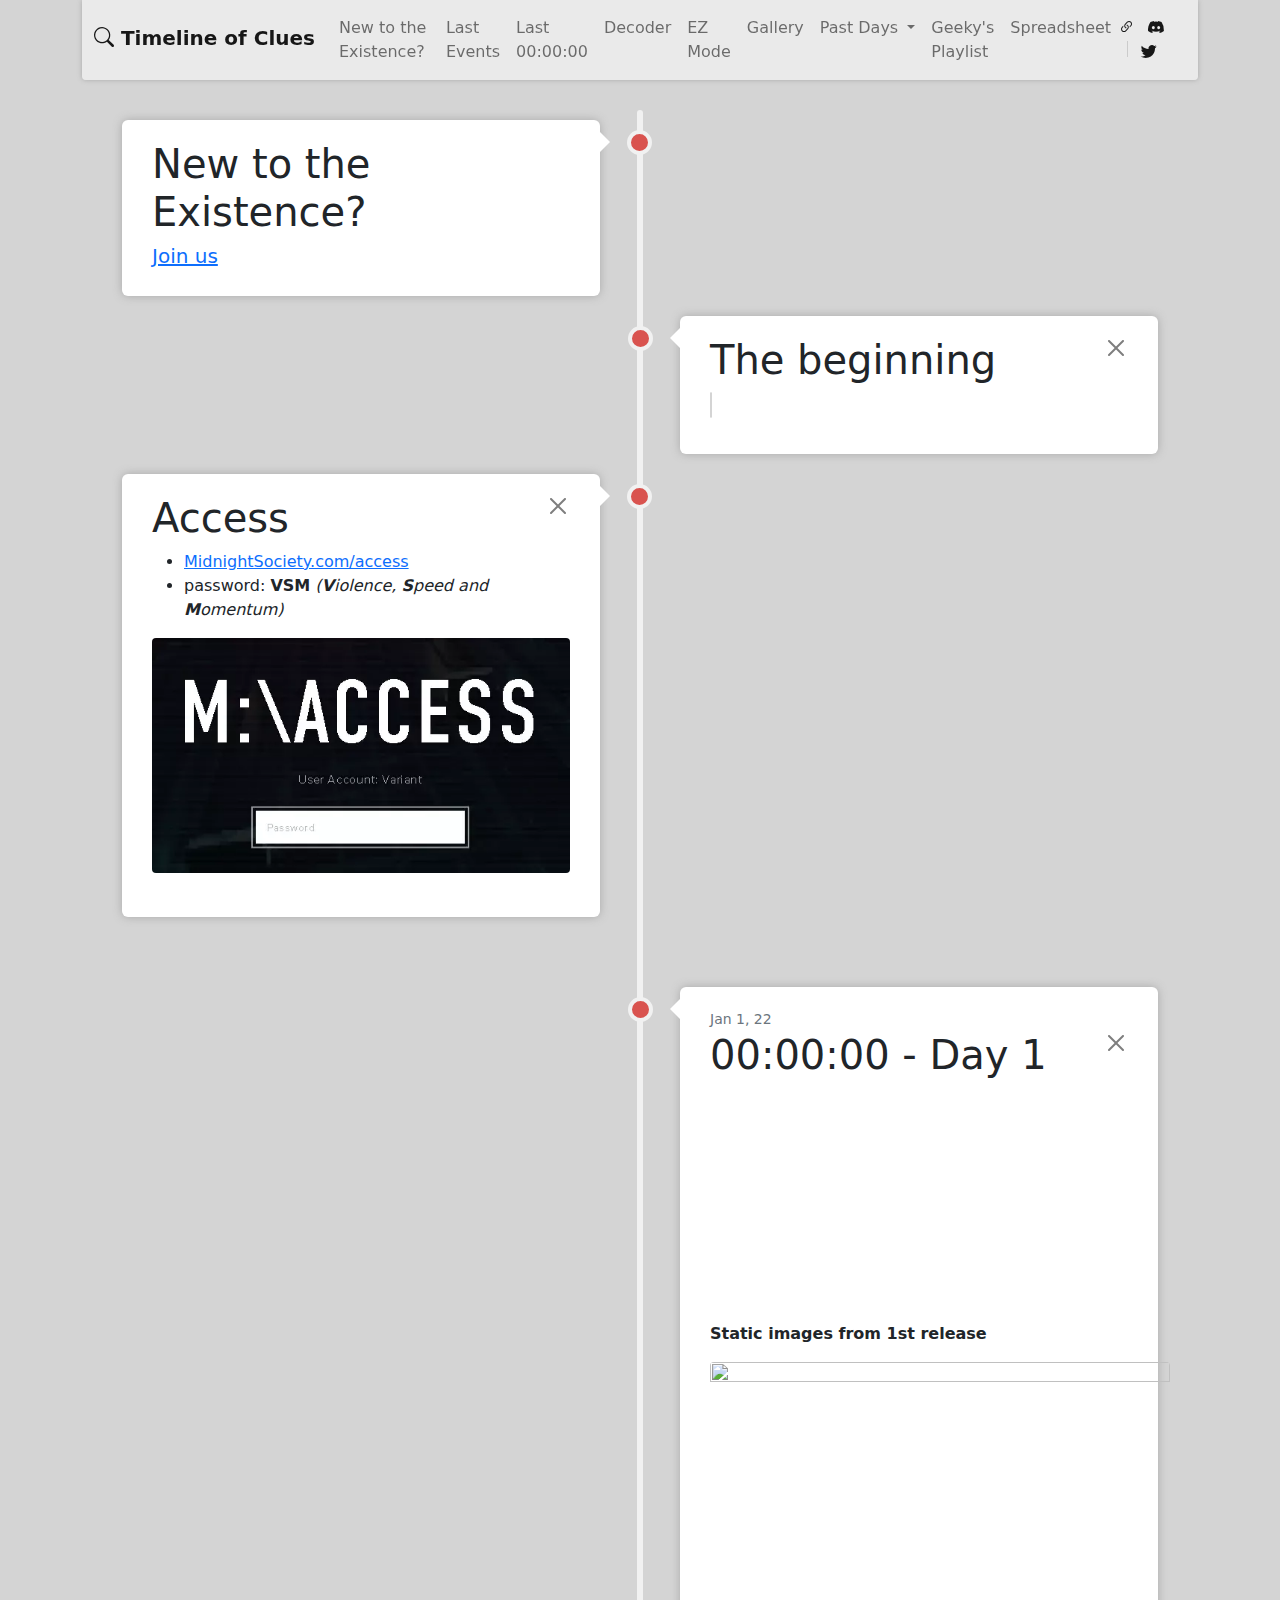
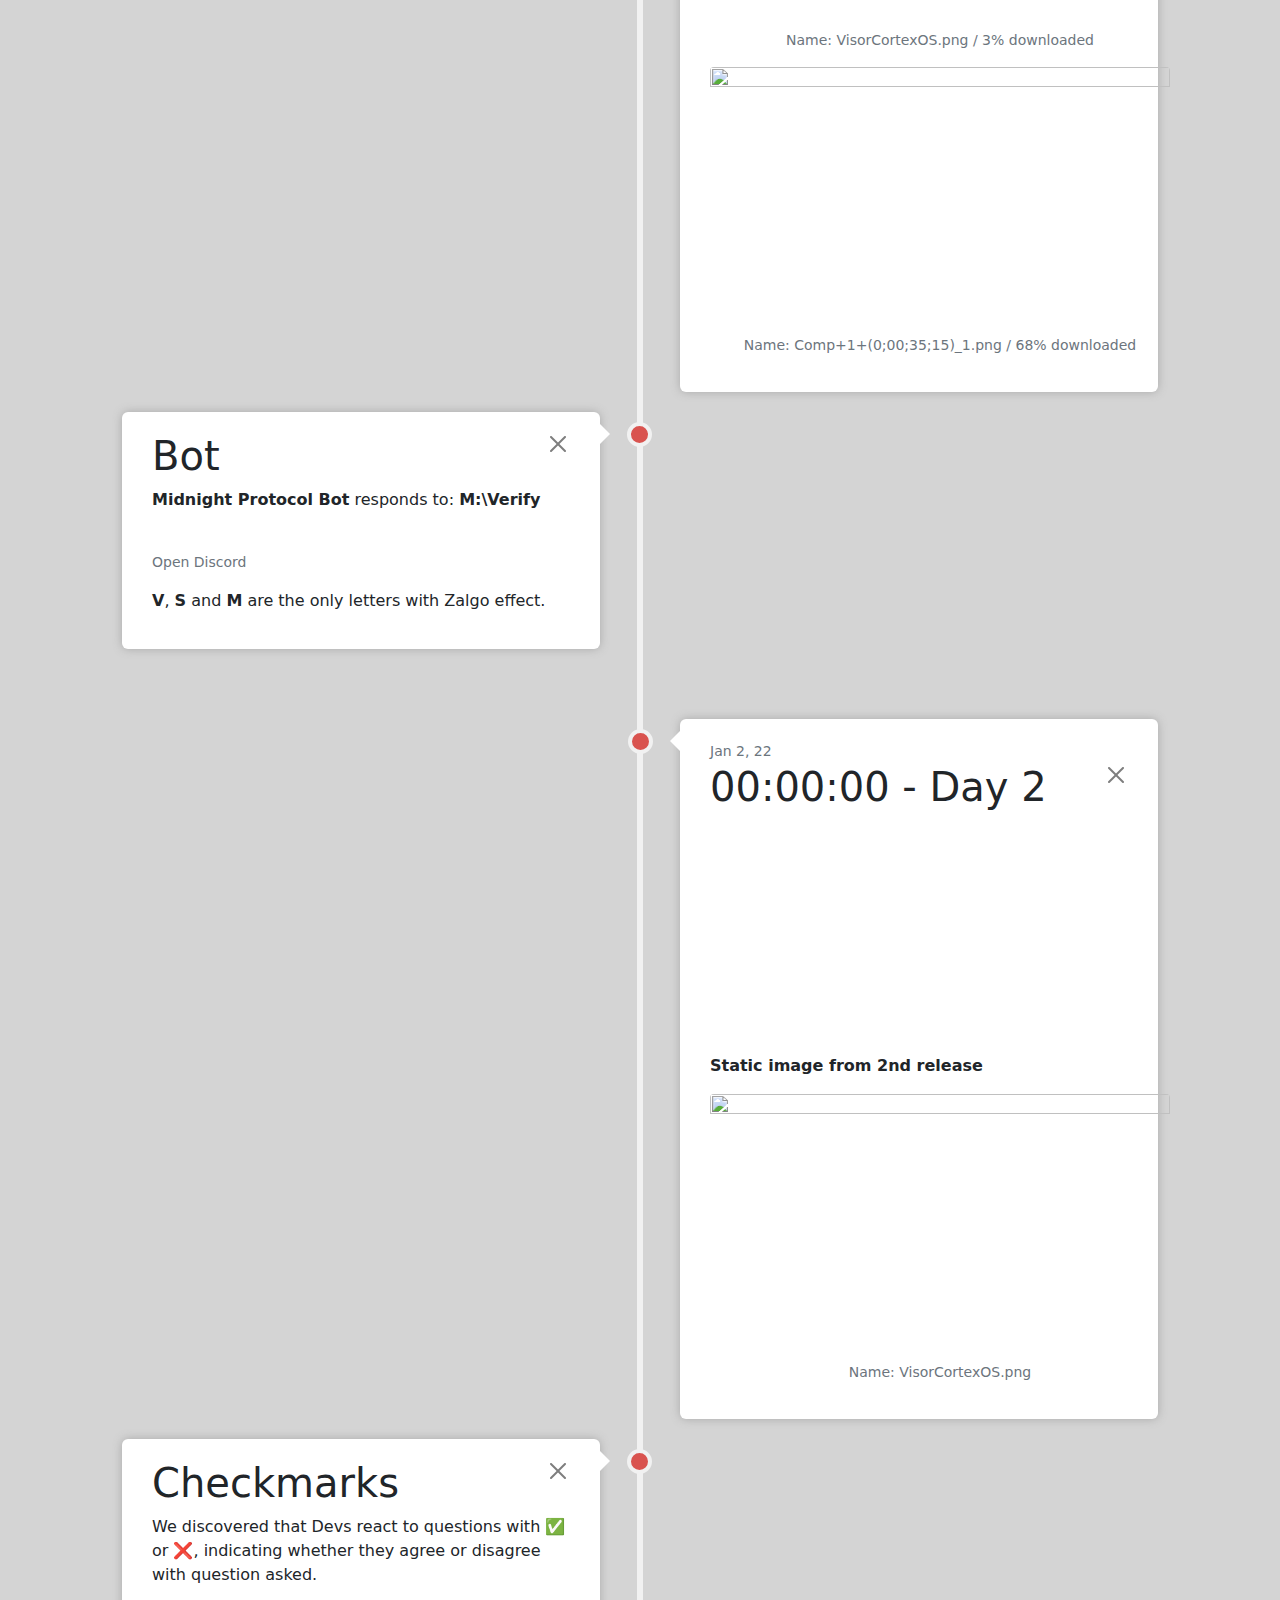
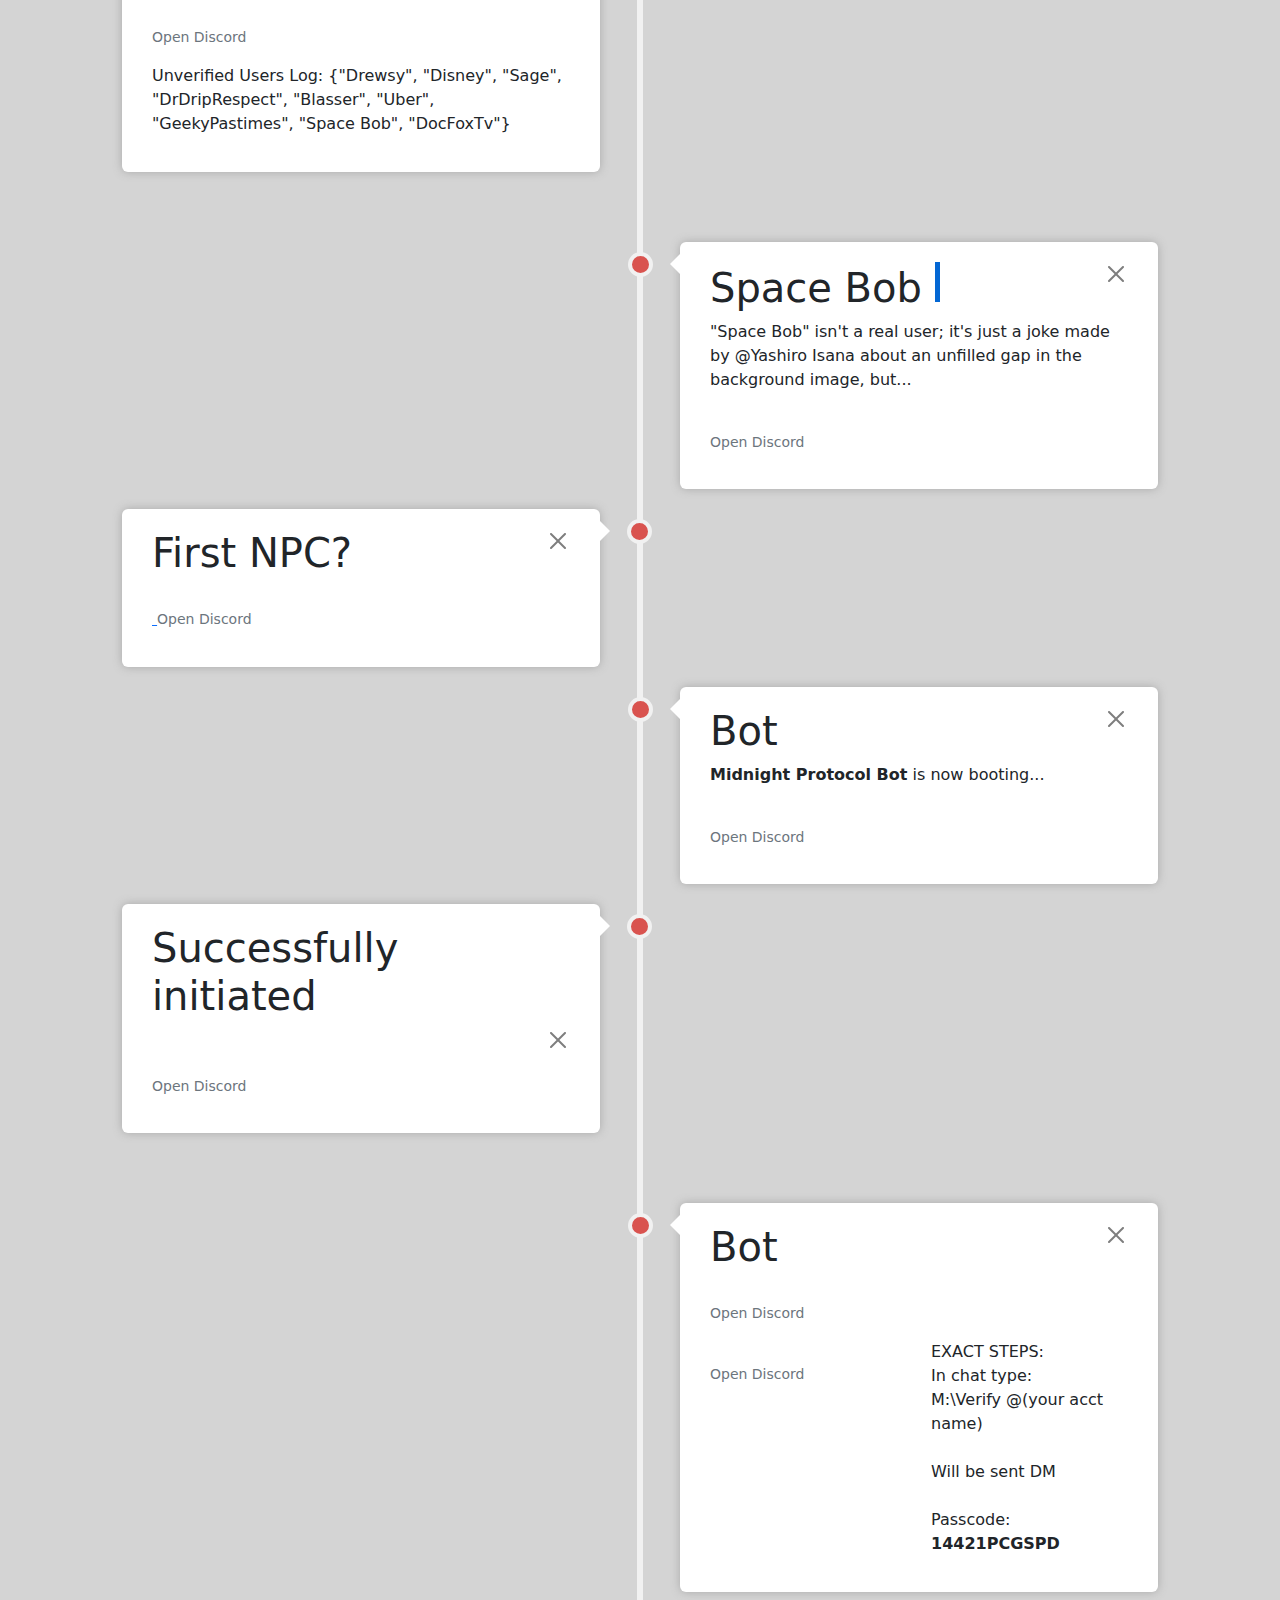
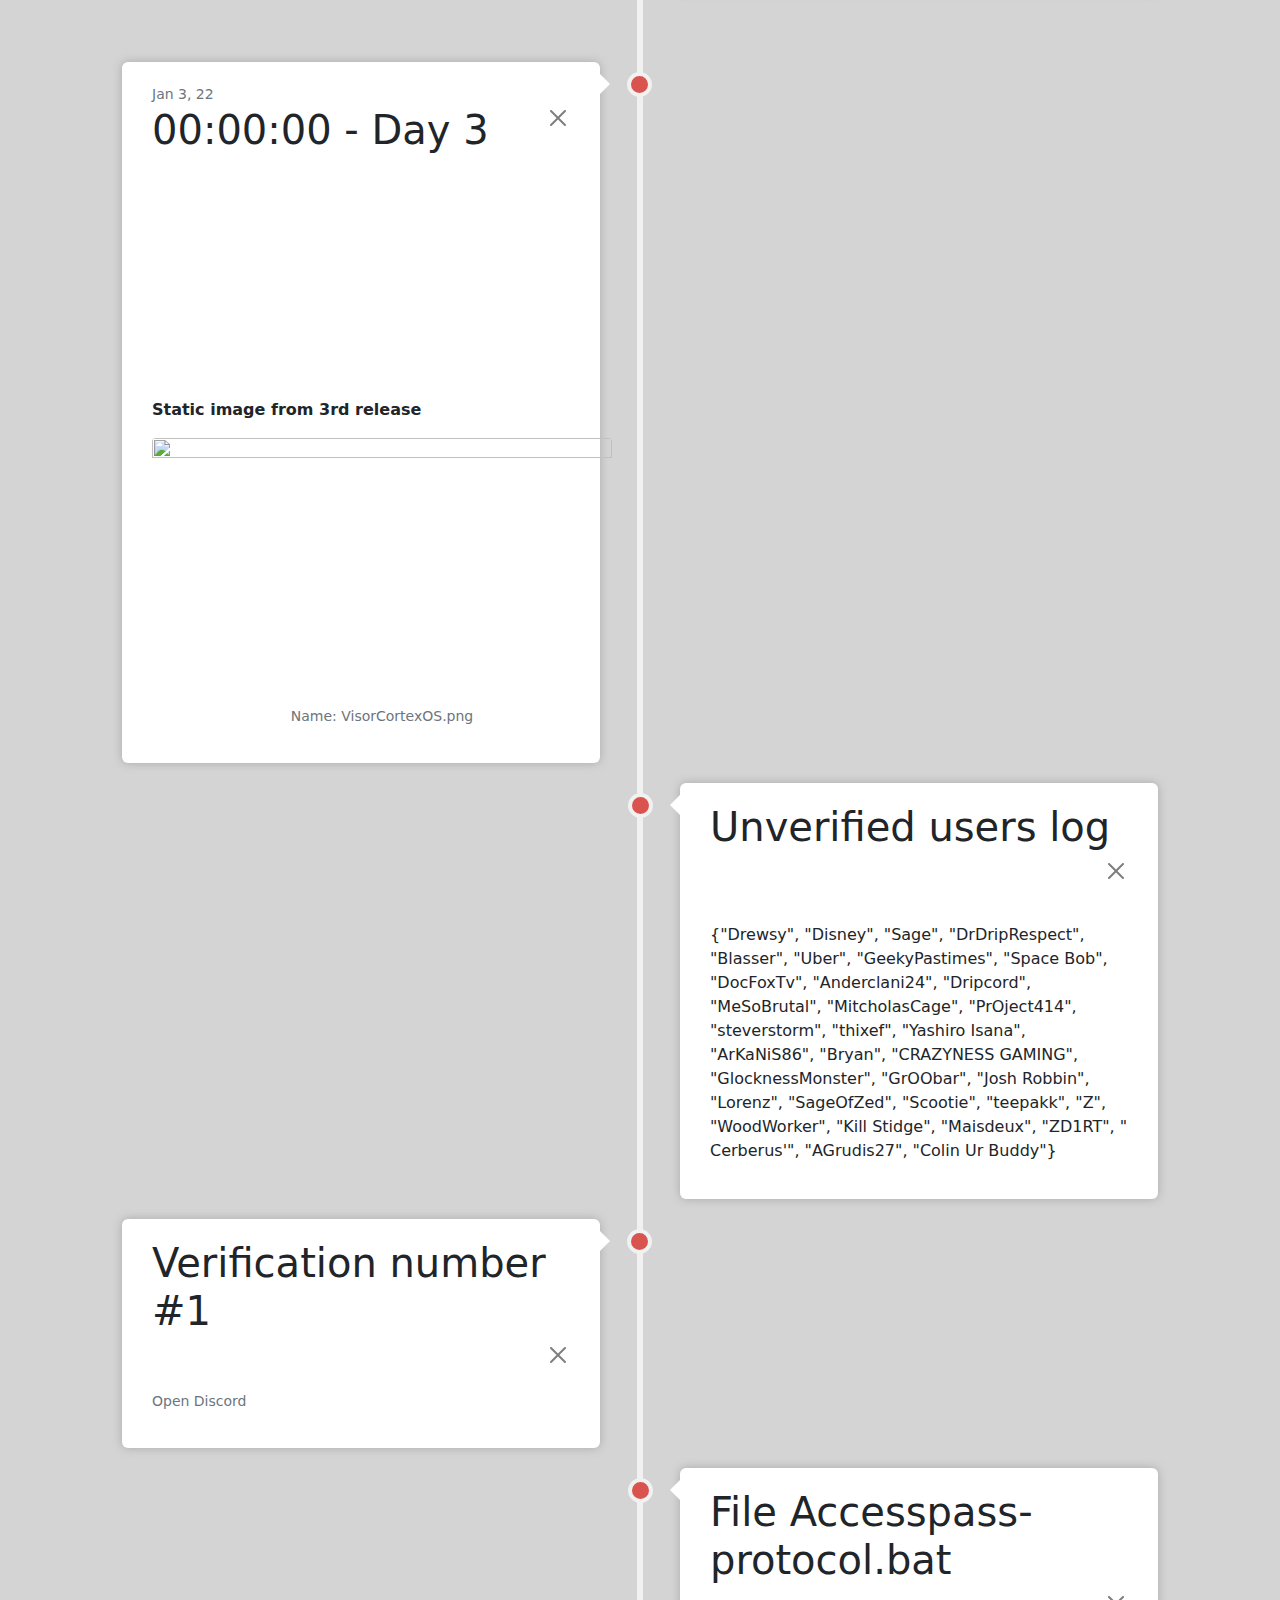
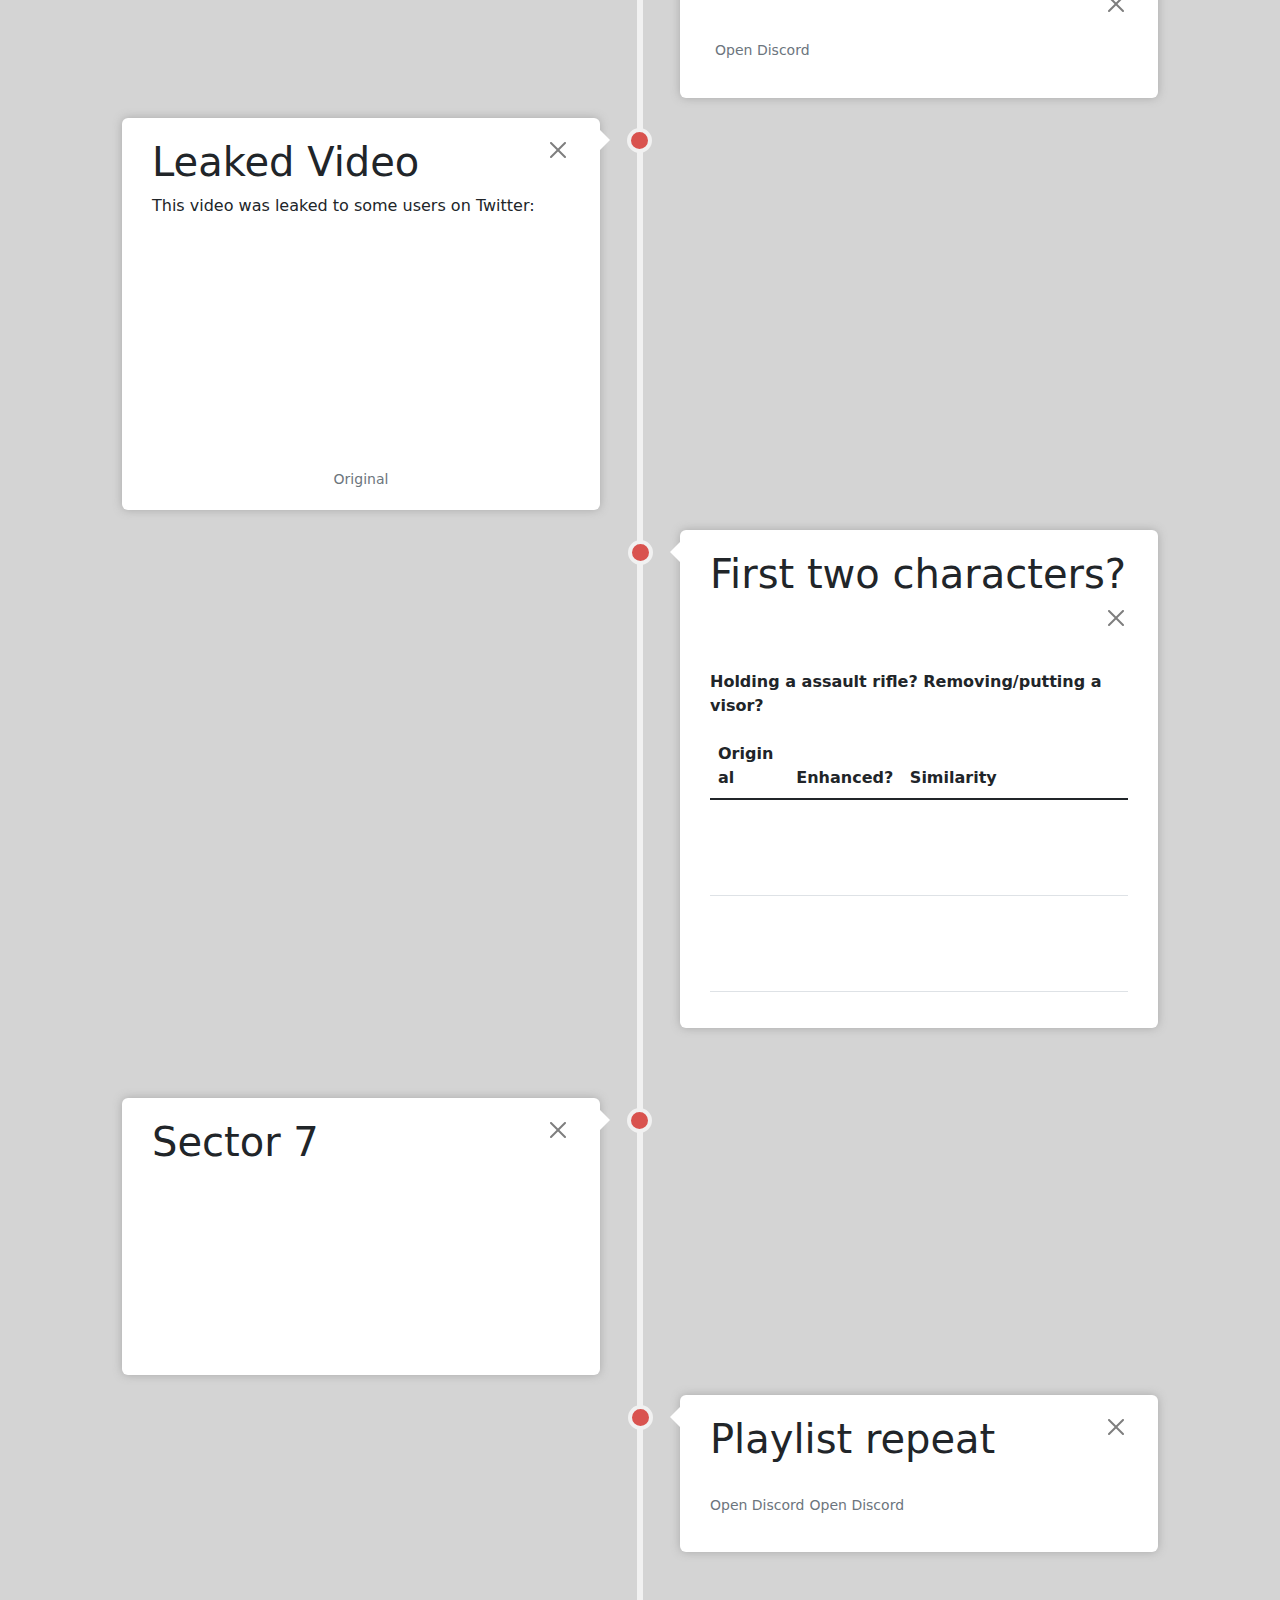
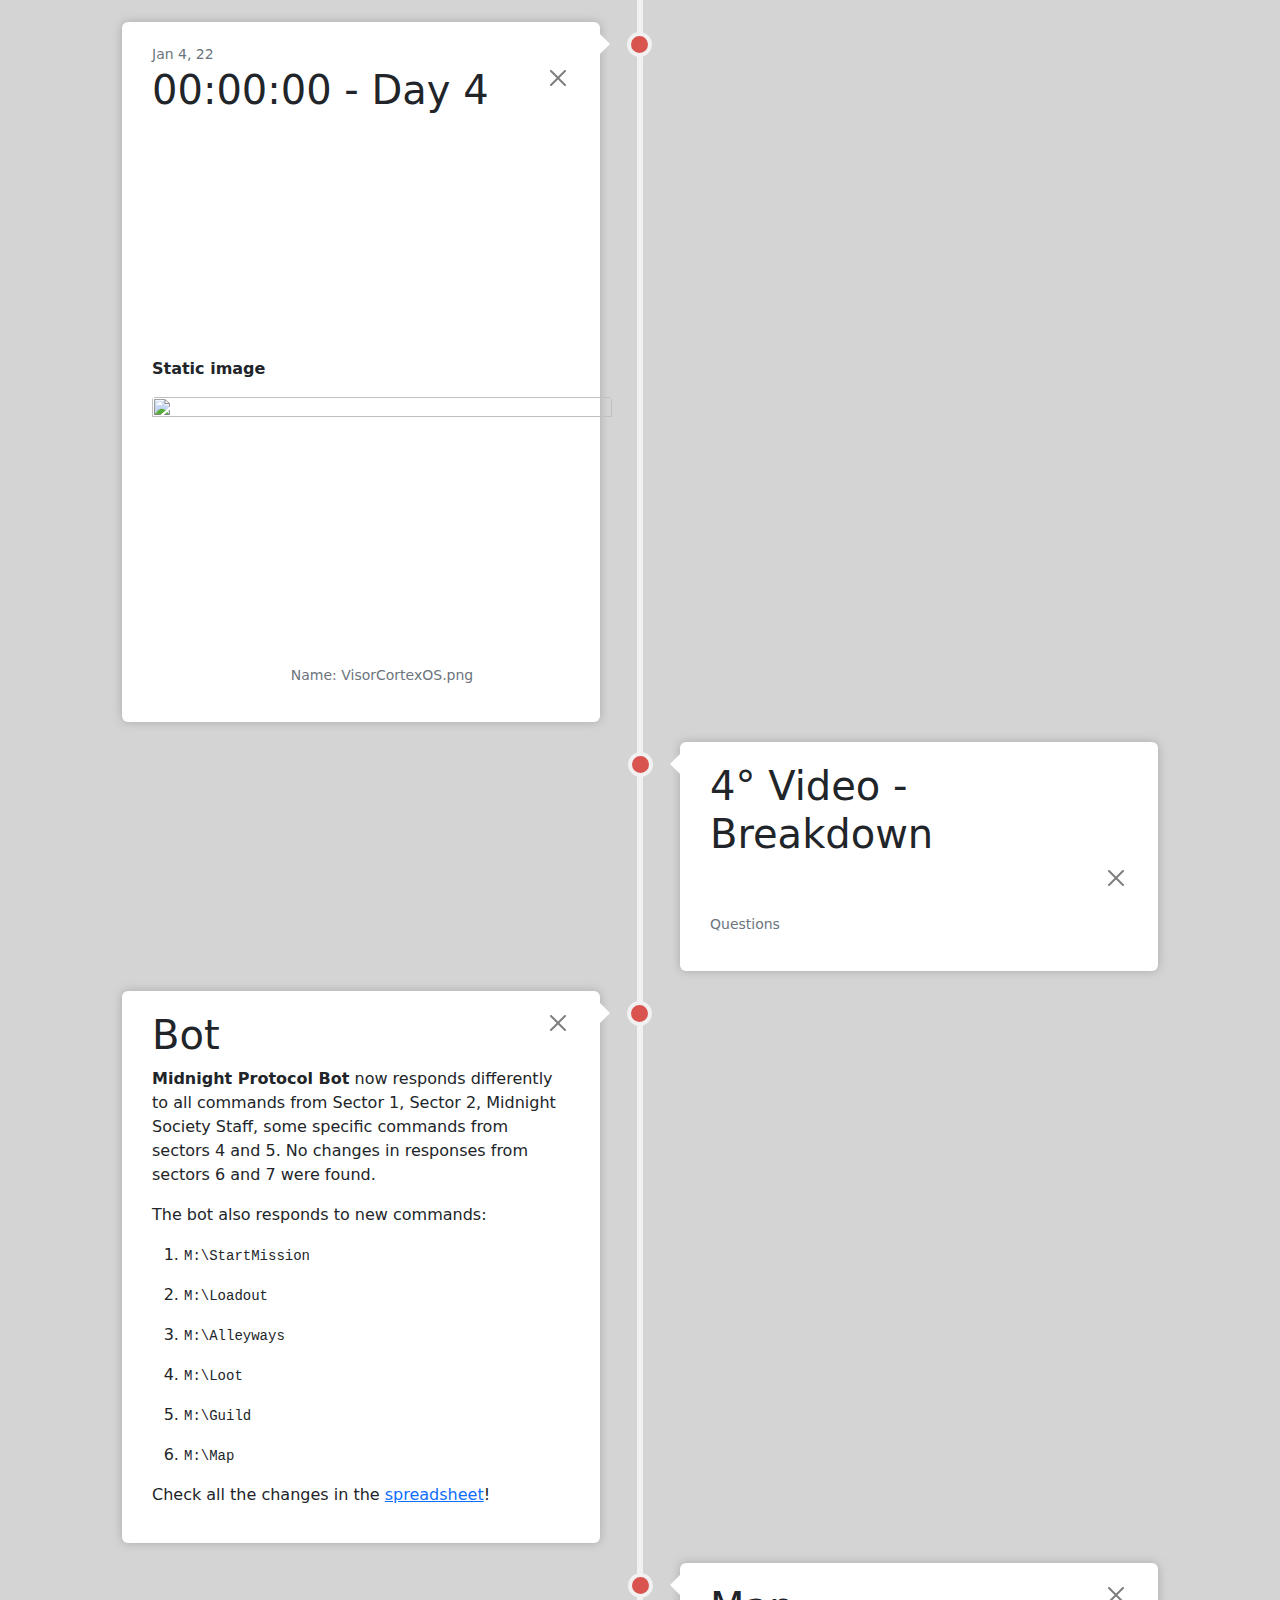
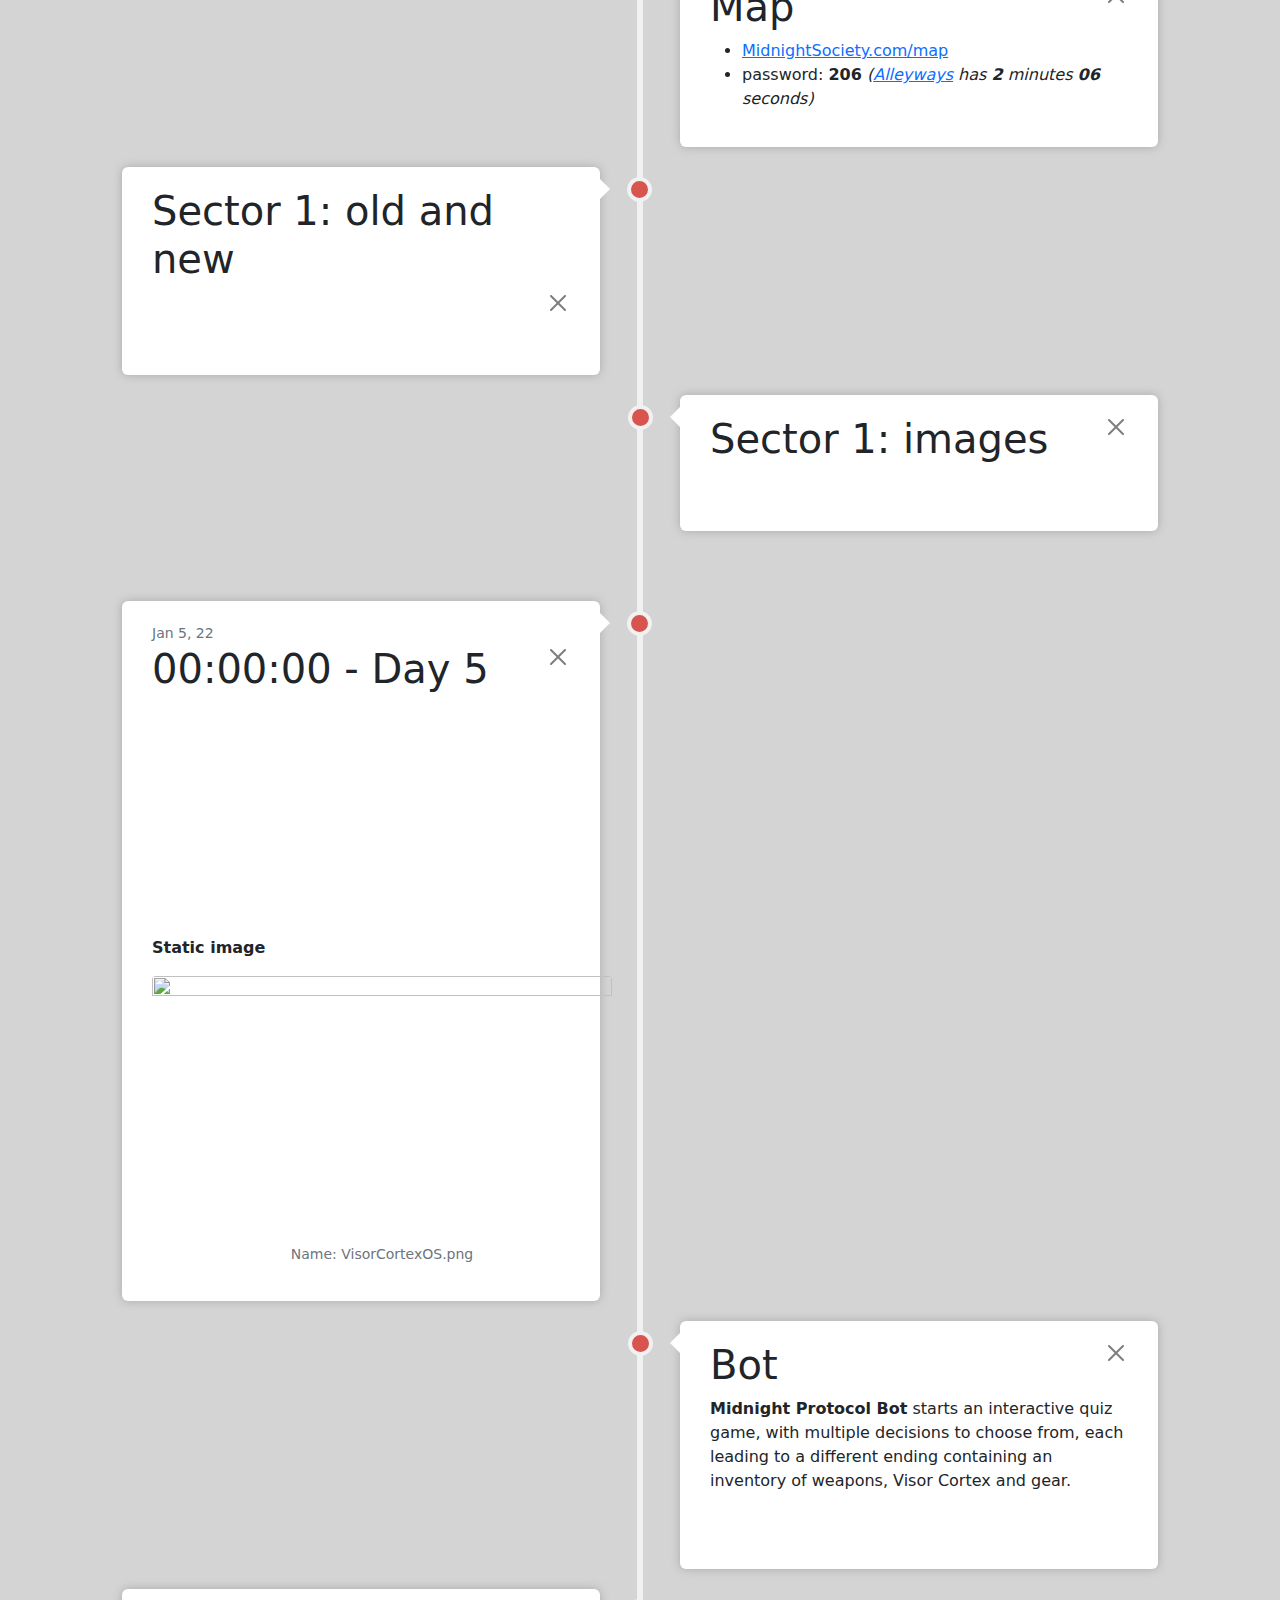
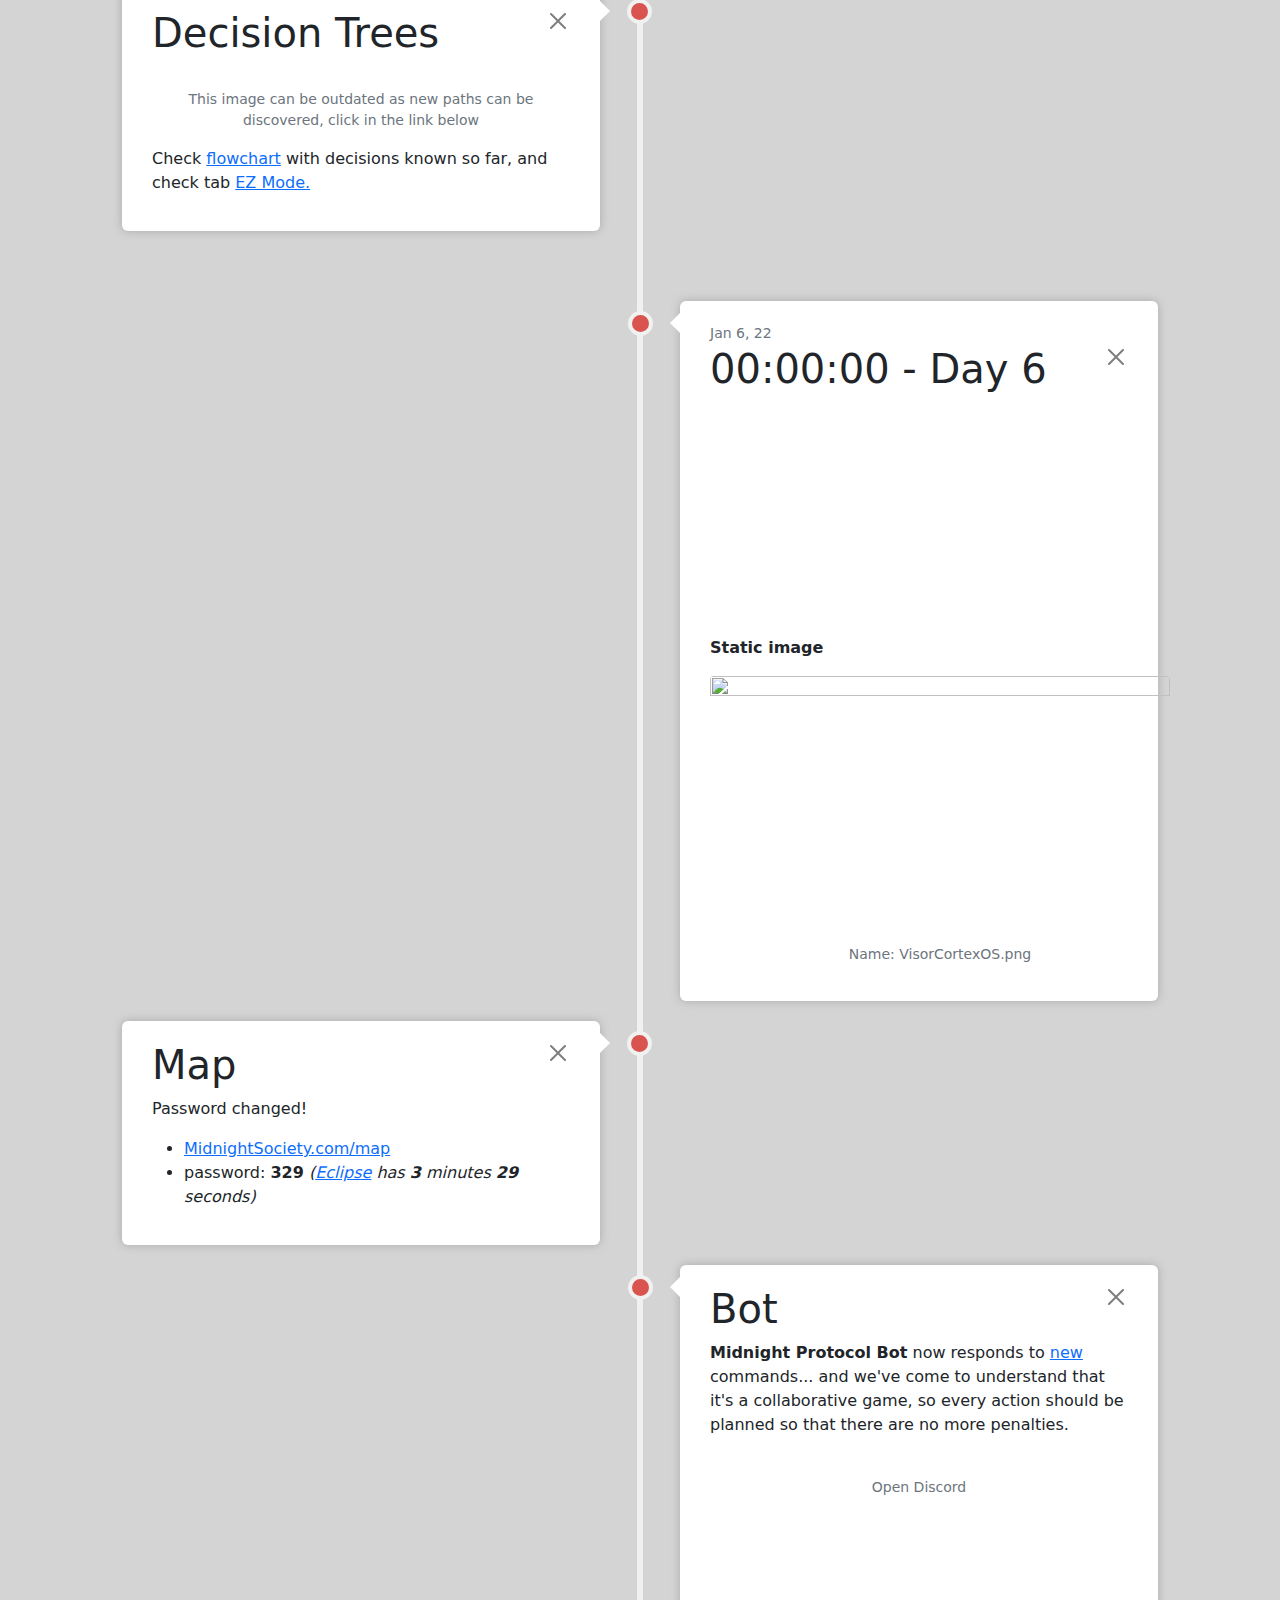
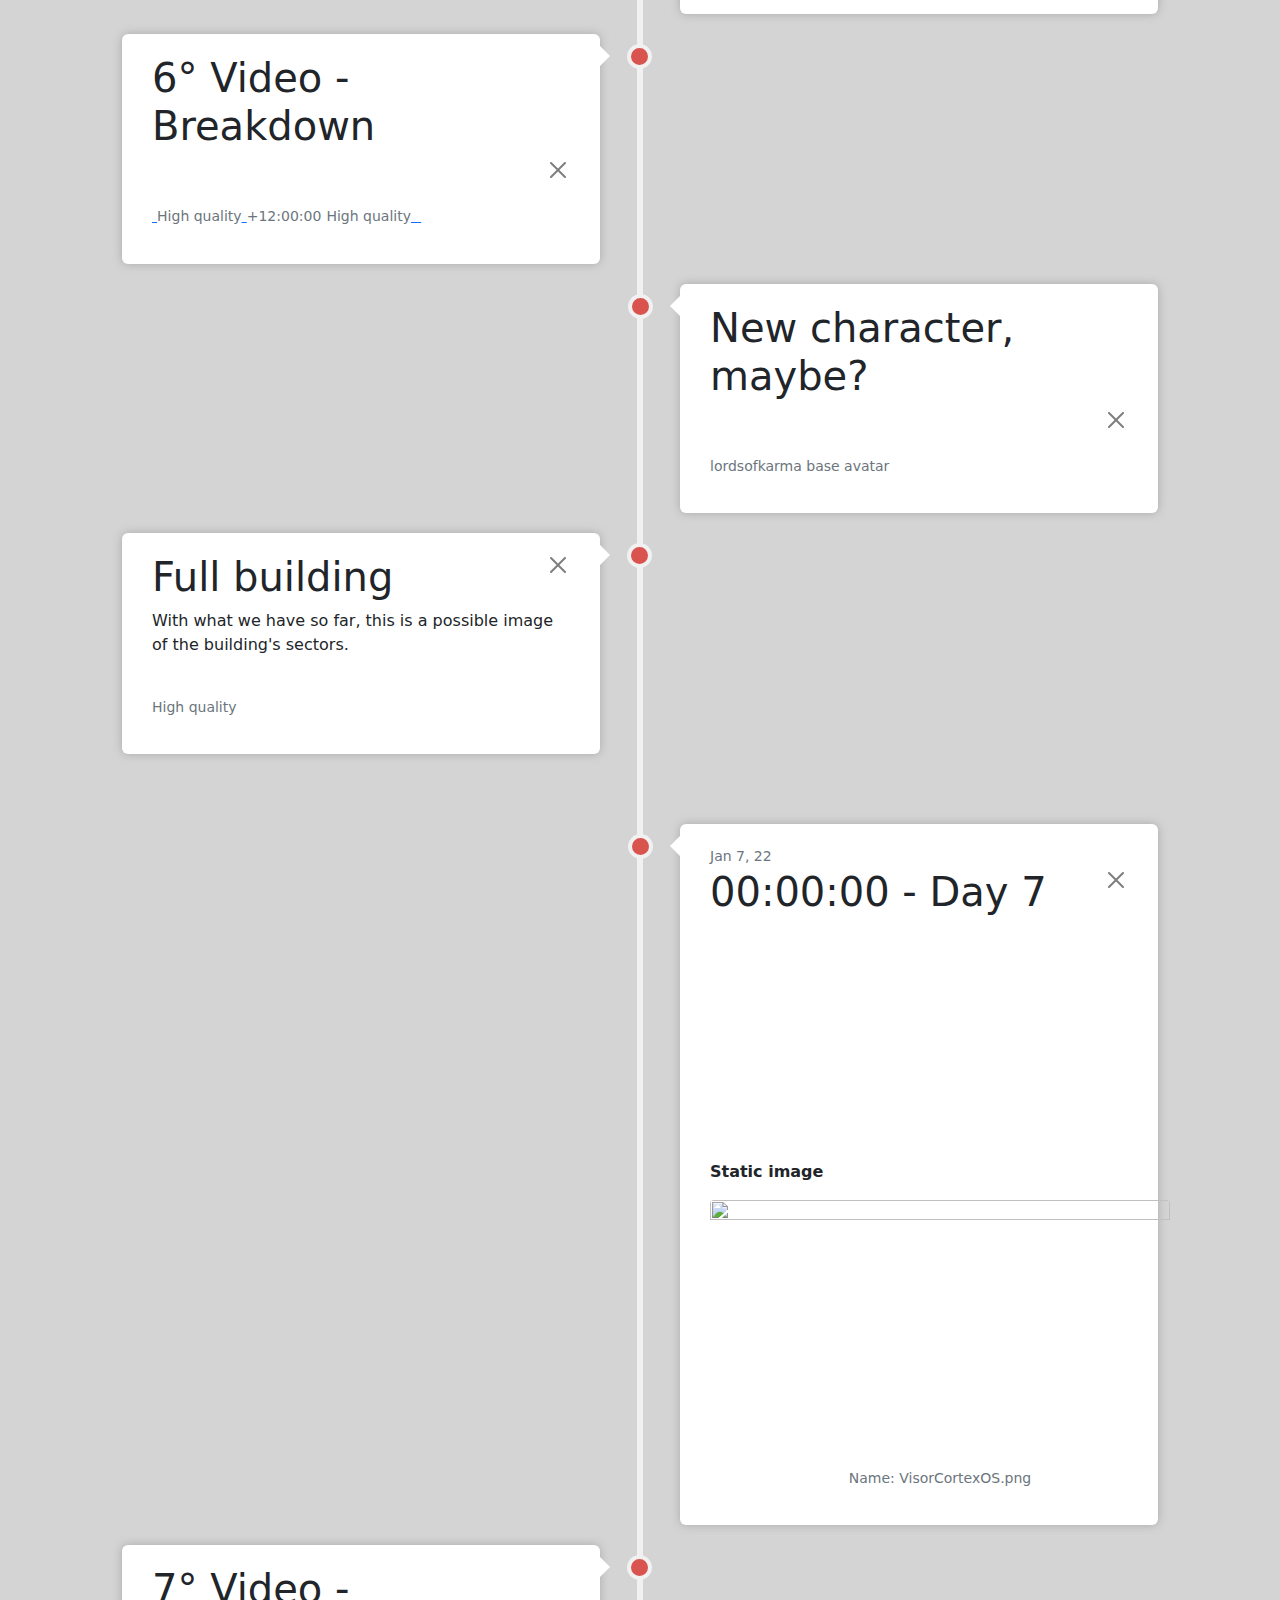
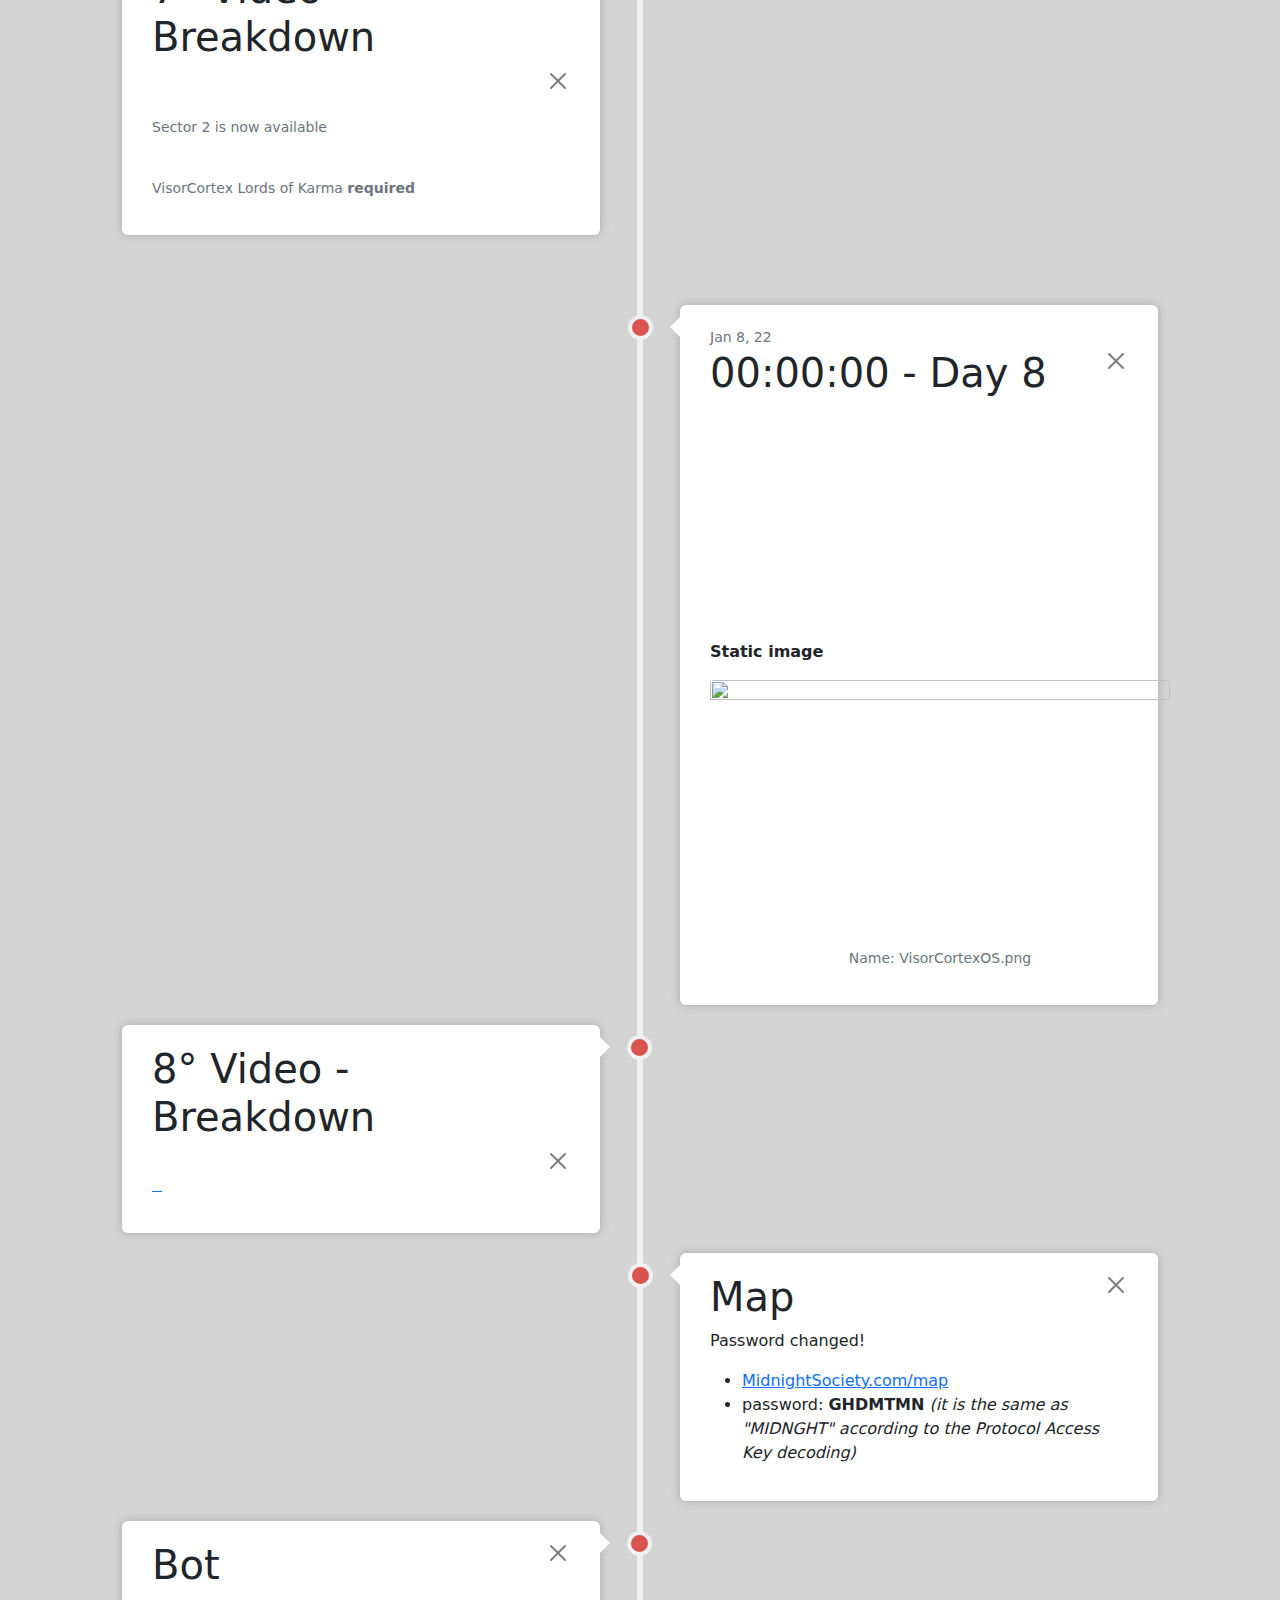
==== arg-1.html @ 4ea11987 ":monocle_face: :mag: New ARG! Substituição do index.html pela nova página de pistas; Adição das nova" ====
<!DOCTYPE html>
<html lang="en">
  <head>
    <meta charset="UTF-8" />
    <meta http-equiv="refresh" content="1800" />
    <meta http-equiv="X-UA-Compatible" content="IE=edge,chrome=1" />
    <meta name="viewport" content="width=device-width, initial-scale=1" />
    <meta name="author" content="Filipe M." />
    <meta
      name="description"
      content="This unofficial website was created to gather timeline of information found in the alternate reality game (ARG) by Midnight Society Studio."
    />
    <meta name="keywords" content="Space Bob, DrDisRespect, Midnight Society" />
    <meta
      name="google-site-verification"
      content="pdwB-SH8w8DUREvBdwrLGrAD6-DH_s9OfCdJ7KUIvg4"
    />

    <title>ARG 1 &mdash; Timeline of Clues &mdash; Midnight Society</title>
    <link rel="preconnect" href="https://images.squarespace-cdn.com" />
    <link rel="preconnect" href="https://video.squarespace-cdn.com" />
    <link rel="preconnect" href="https://cdnjs.cloudflare.com" />
    <link rel="preconnect" href="https://i.imgur.com" />
    <link
      rel="stylesheet"
      href="https://cdn.jsdelivr.net/npm/bootstrap-icons@1.8.1/font/bootstrap-icons.css"
    />
    <link
      rel="stylesheet"
      href="https://cdnjs.cloudflare.com/ajax/libs/font-awesome/4.7.0/css/font-awesome.min.css"
    />
    <link
      rel="stylesheet"
      href="./css/bootstrap-reboot.min.css"
      type="text/css"
    />
    <link rel="stylesheet" href="./css/bootstrap.min.css" type="text/css" />
    <link rel="stylesheet" href="./css/style.css" type="text/css" />
    <link rel="icon" type="image/svg+xml" href="./img/favicon/favicon.svg" />
    <link rel="manifest" href="./img/favicon/site.webmanifest" />
  </head>
  <body onload="checkBrowserCompat()">
    <!-- container -->
    <div id="top" class="container" style="background: none">
      <!-- menu -->
      <nav
        class="navbar sticky-top navbar-expand-lg navbar-light rounded-bottom menu"
      >
        <div class="container-fluid">
          <a
            class="navbar-brand fw-bolder"
            href="#"
            style="padding-top: 0 !important"
            ><i class="bi bi-search"></i> Timeline of Clues</a
          >
          <button
            class="navbar-toggler"
            type="button"
            data-bs-toggle="collapse"
            data-bs-target="#navbarText"
            aria-controls="navbarText"
            aria-expanded="false"
            aria-label="Toggle navigation"
          >
            <span class="navbar-toggler-icon"></span>
          </button>
          <div class="collapse navbar-collapse" id="navbarText">
            <ul class="navbar-nav me-auto mb-2 mb-lg-0">
              <li class="nav-item">
                <a class="nav-link" href="claws.html">New to the Existence?</a>
              </li>
              <li class="nav-item">
                <a class="nav-link" href="#new-post">Last Events</a>
              </li>
              <li class="nav-item">
                <a class="nav-link" href="#new-event">Last 00:00:00</a>
              </li>
              <li class="nav-item">
                <a class="nav-link" href="#decoder">Decoder</a>
              </li>
              <li class="nav-item">
                <a class="nav-link" href="#ez-mode">EZ Mode</a>
              </li>
              <li class="nav-item">
                <a class="nav-link" href="#gallery">Gallery</a>
              </li>
              <li class="nav-item dropdown">
                <a
                  class="nav-link dropdown-toggle"
                  href="#"
                  id="dropdown-menu"
                  role="button"
                  data-bs-toggle="dropdown"
                  aria-expanded="false"
                >
                  Past Days
                </a>
                <ul class="dropdown-menu" aria-labelledby="dropdown-menu">
                  <li><a class="dropdown-item" href="#day-1">Day 1</a></li>
                  <li><a class="dropdown-item" href="#day-2">Day 2</a></li>
                  <li><a class="dropdown-item" href="#day-3">Day 3</a></li>
                  <li><a class="dropdown-item" href="#day-4">Day 4</a></li>
                  <li><a class="dropdown-item" href="#day-5">Day 5</a></li>
                  <li><a class="dropdown-item" href="#day-6">Day 6</a></li>
                  <li><a class="dropdown-item" href="#day-7">Day 7</a></li>
                  <li><a class="dropdown-item" href="#day-8">Day 8</a></li>
                  <li><a class="dropdown-item" href="#day-9">Day 9</a></li>
                  <li><a class="dropdown-item" href="#day-10">Day 10</a></li>
                  <li><a class="dropdown-item" href="#day-11">Day 11</a></li>
                  <li><a class="dropdown-item" href="#day-12">Day 12</a></li>
                </ul>
              </li>
              <li class="nav-item">
                <a
                  class="nav-link"
                  target="_blank"
                  rel="noopener"
                  href="https://www.youtube.com/watch?v=A2WuLO_wQLo&list=PLfSl2riZy7SIZ_OLlobrK8HKFO7QuyJvW"
                  >Geeky's Playlist</a
                >
              </li>
              <li class="nav-item">
                <a
                  class="nav-link"
                  target="_blank"
                  rel="noopener"
                  href="https://docs.google.com/spreadsheets/u/0/d/1ay2wTeiwBPRDC1OLCCyraDSBrp5YwNPP_Pp5T_0N5pk/htmlview"
                  >Spreadsheet</a
                >
              </li>
            </ul>
            <span class="navbar-text">
              <a
                target="_blank"
                rel="noopener"
                title="Official Midnight Society Website"
                href="https://www.midnightsociety.com/"
                type="button"
                class="me-2"
                style="text-decoration: none"
              >
                <i class="bi bi-link-45deg"></i>
              </a>
              <a
                target="_blank"
                rel="noopener"
                title="Official Midnight Society Discord"
                href="http://discord.gg/midnight-society"
                type="button"
                style="text-decoration: none"
              >
                <i class="bi bi-discord"></i>
              </a>
              <div class="vr ms-2 me-2"></div>
              <a
                target="_blank"
                rel="noopener"
                href="https://twitter.com/filipemanuelofs"
                type="button"
                style="text-decoration: none"
              >
                <i class="bi bi-twitter"></i>
              </a>
            </span>
          </div>
        </div>
      </nav>
      <!-- /menu -->
      <!-- timeline -->
      <div class="timeline">
        <div class="cont left">
          <div class="content text-break">
            <div class="clearfix">
              <div class="float-start">
                <h3 class="display-6">New to the Existence?</h3>
              </div>
            </div>
            <h5><a href="claws.html">Join us</a></h5>
          </div>
        </div>
        <div class="cont right">
          <div class="content text-break">
            <div class="clearfix">
              <div class="float-start">
                <h3 class="display-6">The beginning</h3>
              </div>
              <a
                href="#"
                type="button"
                class="btn-close float-end"
                aria-label="Close"
              ></a>
            </div>
            <a href="https://t.co/uEbcmdkee8" target="_blank" rel="noopener">
              <figure class="figure tweet-post">
                <picture>
                  <source srcset="./img/12am-tweet.webp" type="image/webp" />
                  <source srcset="./img/12am-tweet.png" type="image/png" />
                  <img
                    src="./img/12am-tweet.png"
                    class="figure-img img-fluid rounded"
                    alt=""
                  />
                </picture>
              </figure>
            </a>
          </div>
        </div>
        <div class="cont left">
          <div class="content text-break">
            <div class="clearfix">
              <div class="float-start">
                <h3 class="display-6">Access</h3>
              </div>
              <a
                href="#"
                type="button"
                class="btn-close float-end"
                aria-label="Close"
              ></a>
            </div>
            <ul>
              <li>
                <a
                  href="https://www.midnightsociety.com/access"
                  target="_blank"
                  rel="noopener"
                  >MidnightSociety.com/access</a
                >
              </li>
              <li>
                password: <strong>VSM</strong>
                <i>(<b>V</b>iolence, <b>S</b>peed and <b>M</b>omentum)</i>
              </li>
            </ul>
            <a href="./img/12am-access.png" target="_blank" rel="noopener">
              <figure class="figure">
                <picture>
                  <source srcset="./img/12am-access.webp" type="image/webp" />
                  <source srcset="./img/12am-access.png" type="image/png" />
                  <img
                    src="./img/12am-access.png"
                    class="figure-img img-fluid rounded"
                    alt=""
                    loading="lazy"
                  />
                </picture>
              </figure>
            </a>
          </div>
        </div>
        <div id="day-1" class="link"></div>
        <div class="cont right">
          <div class="content text-break">
            <small class="text-muted me-4">Jan 1, 22</small>
            <div class="clearfix">
              <div class="float-start">
                <h3 class="display-6">00:00:00 - Day 1</h3>
              </div>
              <a
                href="#"
                type="button"
                class="btn-close float-end"
                aria-label="Close"
              ></a>
            </div>
            <div class="ratio ratio-16x9">
              <embed
                width="345"
                height="240"
                class="figure-img rounded"
                src="https://www.youtube.com/embed/9h1qa8ceZFw?rel=0"
                type="video/mp4"
              />
            </div>
            <p><b>Static images from 1st release</b></p>
            <a
              href="./img/1-video-static-image.png"
              target="_blank"
              rel="noopener"
            >
              <figure class="figure">
                <picture>
                  <source
                    srcset="./img/1-video-static-image.webp"
                    type="image/webp"
                  />
                  <source
                    srcset="./img/1-video-static-image.png"
                    type="image/png"
                  />
                  <img
                    width="460"
                    height="260"
                    src="./img/1-video-static-image.png"
                    class="figure-img img-fluid rounded"
                    alt=""
                    loading="lazy"
                  />
                </picture>
                <figcaption class="figure-caption text-center">
                  Name: VisorCortexOS.png / 3% downloaded
                </figcaption>
              </figure>
            </a>
            <a
              href="./img/1-video-static-image-2.png"
              target="_blank"
              rel="noopener"
            >
              <figure class="figure">
                <picture>
                  <source
                    srcset="./img/1-video-static-image-2.webp"
                    type="image/webp"
                  />
                  <source
                    srcset="./img/1-video-static-image-2.png"
                    type="image/png"
                  />
                  <img
                    width="460"
                    height="260"
                    src="./img/1-video-static-image-2.png"
                    class="figure-img img-fluid rounded"
                    alt=""
                  />
                </picture>
                <figcaption class="figure-caption text-center">
                  Name: Comp+1+(0;00;35;15)_1.png / 68% downloaded
                </figcaption>
              </figure>
            </a>
          </div>
        </div>
        <div class="cont left">
          <div class="content text-break">
            <div class="clearfix">
              <div class="float-start">
                <h3 class="display-6">Bot</h3>
              </div>
              <a
                href="#"
                type="button"
                class="btn-close float-end"
                aria-label="Close"
              ></a>
            </div>
            <p><b>Midnight Protocol Bot</b> responds to: <b>M:\Verify</b></p>
            <a
              href="./img/bot-response-command-verify-calculating.png"
              target="_blank"
              rel="noopener"
            >
              <figure class="figure">
                <picture>
                  <source
                    srcset="./img/bot-response-command-verify-calculating.webp"
                    type="image/webp"
                  />
                  <source
                    srcset="./img/bot-response-command-verify-calculating.png"
                    type="image/png"
                  />
                  <img
                    src="./img/bot-response-command-verify-calculating.png"
                    class="figure-img img-fluid rounded"
                    alt=""
                    loading="lazy"
                  />
                </picture>
                <figcaption class="figure-caption text-center">
                  <a
                    href="https://discord.com/channels/918034587966378117/920086122980319293/927249636694052915"
                    target="_blank"
                    rel="noopener"
                    class="text-muted"
                    style="text-decoration: none"
                    >Open Discord</a
                  >
                </figcaption>
              </figure>
            </a>
            <p>
              <b>V</b>, <b>S</b> and <b>M</b> are the only letters with Zalgo
              effect.
            </p>
          </div>
        </div>
        <div id="day-2" class="link"></div>
        <div class="cont right">
          <div class="content text-break">
            <small class="text-muted me-4">Jan 2, 22</small>
            <div class="clearfix">
              <div class="float-start">
                <h3 class="display-6">00:00:00 - Day 2</h3>
              </div>
              <a
                href="#"
                type="button"
                class="btn-close float-end"
                aria-label="Close"
              ></a>
            </div>
            <div class="ratio ratio-16x9">
              <embed
                width="345"
                height="240"
                class="figure-img rounded"
                src="https://www.youtube.com/embed/2UDnWEKOVco?rel=0"
                type="video/mp4"
              />
            </div>
            <p><b>Static image from 2nd release</b></p>
            <a
              href="./img/2-video-static-image.png"
              target="_blank"
              rel="noopener"
            >
              <figure class="figure">
                <picture>
                  <source
                    srcset="./img/2-video-static-image.webp"
                    type="image/webp"
                  />
                  <source
                    srcset="./img/2-video-static-image.png"
                    type="image/png"
                  />
                  <img
                    width="460"
                    height="260"
                    src="./img/2-video-static-image.png"
                    class="figure-img img-fluid rounded"
                    alt=""
                  />
                </picture>
                <figcaption class="figure-caption text-center">
                  Name: VisorCortexOS.png
                </figcaption>
              </figure>
            </a>
          </div>
        </div>
        <div class="cont left">
          <div class="content text-break">
            <div class="clearfix">
              <div class="float-start">
                <h3 class="display-6">Checkmarks</h3>
              </div>
              <a
                href="#"
                type="button"
                class="btn-close float-end"
                aria-label="Close"
              ></a>
            </div>
            <p>
              We discovered that Devs react to questions with ✅ or ❌,
              indicating whether they agree or disagree with question asked.
            </p>
            <a href="./img/checkmarks.png" target="_blank" rel="noopener">
              <figure class="figure">
                <picture>
                  <source srcset="./img/checkmarks.webp" type="image/webp" />
                  <source srcset="./img/checkmarks.png" type="image/png" />
                  <img
                    src="./img/checkmarks.png"
                    class="figure-img img-fluid rounded"
                    alt=""
                    loading="lazy"
                  />
                </picture>
                <figcaption class="figure-caption text-center">
                  <a
                    href="https://discord.com/channels/918034587966378117/920086122980319293/927279771598069771"
                    target="_blank"
                    rel="noopener"
                    class="text-muted"
                    style="text-decoration: none"
                    >Open Discord</a
                  >
                </figcaption>
              </figure>
            </a>
            <p>
              Unverified Users Log: {"Drewsy", "Disney", "Sage",
              "DrDripRespect", "Blasser", "Uber", "GeekyPastimes", "Space Bob",
              "DocFoxTv"}
            </p>
          </div>
        </div>
        <div id="space-bob" class="link"></div>
        <div class="cont right">
          <div class="content text-break">
            <div class="clearfix">
              <div class="float-start">
                <h3 class="display-6">
                  Space Bob
                  <div class="vr spacebob"></div>
                </h3>
              </div>
              <a
                href="#"
                type="button"
                class="btn-close float-end"
                aria-label="Close"
              ></a>
            </div>
            <p>
              "Space Bob" isn't a real user; it's just a joke made by @Yashiro
              Isana about an unfilled gap in the background image, but...
            </p>
            <a href="./img/space-bob.png" target="_blank" rel="noopener">
              <figure class="figure">
                <picture>
                  <source srcset="./img/space-bob.webp" type="image/webp" />
                  <source srcset="./img/space-bob.png" type="image/png" />
                  <img
                    src="./img/space-bob.png"
                    class="figure-img img-fluid rounded"
                    alt=""
                    loading="lazy"
                  />
                  <figcaption class="figure-caption text-center">
                    <a
                      href="https://discord.com/channels/918034587966378117/920086122980319293/927018347319668756"
                      target="_blank"
                      rel="noopener"
                      class="text-muted"
                      style="text-decoration: none"
                      >Open Discord</a
                    >
                  </figcaption>
                </picture>
              </figure>
            </a>
          </div>
        </div>
        <div class="cont left">
          <div class="content text-break">
            <div class="clearfix">
              <div class="float-start">
                <h3 class="display-6">First NPC?</h3>
              </div>
              <a
                href="#"
                type="button"
                class="btn-close float-end"
                aria-label="Close"
              ></a>
            </div>
            <a href="./img/space-bob-npc.png" target="_blank" rel="noopener">
              <figure class="figure">
                <picture>
                  <source srcset="./img/space-bob-npc.webp" type="image/webp" />
                  <source srcset="./img/space-bob-npc.png" type="image/png" />
                  <img
                    src="./img/space-bob-npc.png"
                    class="figure-img img-fluid rounded"
                    alt=""
                    loading="lazy"
                  />
                </picture>
              </figure>
            </a>
            <a
              href="./img/space-bob-npc-confirmed.png"
              target="_blank"
              rel="noopener"
            >
              <figure class="figure">
                <picture>
                  <source
                    srcset="./img/space-bob-npc-confirmed.webp"
                    type="image/webp"
                  />
                  <source
                    srcset="./img/space-bob-npc-confirmed.png"
                    type="image/png"
                  />
                  <img
                    src="./img/space-bob-npc-confirmed.png"
                    class="figure-img img-fluid rounded"
                    alt=""
                    loading="lazy"
                  />
                  <figcaption class="figure-caption text-center">
                    <a
                      href="https://discord.com/channels/918034587966378117/920086122980319293/927285103250526289"
                      target="_blank"
                      rel="noopener"
                      class="text-muted"
                      style="text-decoration: none"
                      >Open Discord</a
                    >
                  </figcaption>
                </picture>
              </figure>
            </a>
          </div>
        </div>
        <div class="cont right">
          <div class="content text-break">
            <div class="clearfix">
              <div class="float-start">
                <h3 class="display-6">Bot</h3>
              </div>
              <a
                href="#"
                type="button"
                class="btn-close float-end"
                aria-label="Close"
              ></a>
            </div>
            <p><b>Midnight Protocol Bot</b> is now booting...</p>
            <a
              href="./img/bot-response-system-initialized-booting.png"
              target="_blank"
              rel="noopener"
            >
              <figure class="figure">
                <picture>
                  <source
                    srcset="./img/bot-response-system-initialized-booting.webp"
                    type="image/webp"
                  />
                  <source
                    srcset="./img/bot-response-system-initialized-booting.png"
                    type="image/png"
                  />
                  <img
                    src="./img/bot-response-system-initialized-booting.png"
                    class="figure-img img-fluid rounded"
                    alt=""
                    loading="lazy"
                  />
                </picture>
                <figcaption class="figure-caption text-center">
                  <a
                    href="https://discord.com/channels/918034587966378117/920086122980319293/927287195713277963"
                    target="_blank"
                    rel="noopener"
                    class="text-muted"
                    style="text-decoration: none"
                    >Open Discord</a
                  >
                </figcaption>
              </figure>
            </a>
          </div>
        </div>
        <div class="cont left">
          <div class="content text-break">
            <div class="clearfix">
              <div class="float-start">
                <h3 class="display-6">Successfully initiated</h3>
              </div>
              <a
                href="#"
                type="button"
                class="btn-close float-end"
                aria-label="Close"
              ></a>
            </div>
            <a
              href="./img/402-successfully-initiated.png"
              target="_blank"
              rel="noopener"
            >
              <figure class="figure">
                <picture>
                  <source
                    srcset="./img/402-successfully-initiated.webp"
                    type="image/webp"
                  />
                  <source
                    srcset="./img/402-successfully-initiated.png"
                    type="image/png"
                  />
                  <img
                    src="./img/402-successfully-initiated.png"
                    class="figure-img img-fluid rounded"
                    alt=""
                    loading="lazy"
                  />
                  <figcaption class="figure-caption text-center">
                    <a
                      href="https://discord.com/channels/918034587966378117/920086122980319293/927342757826166805"
                      target="_blank"
                      rel="noopener"
                      class="text-muted"
                      style="text-decoration: none"
                      >Open Discord</a
                    >
                  </figcaption>
                </picture>
              </figure>
            </a>
          </div>
        </div>
        <div id="verify" class="link"></div>
        <div class="cont right">
          <div class="content text-break">
            <div class="clearfix">
              <div class="float-start">
                <h3 class="display-6">Bot</h3>
              </div>
              <a
                href="#"
                type="button"
                class="btn-close float-end"
                aria-label="Close"
              ></a>
            </div>
            <a
              href="https://discord.com/channels/918034587966378117/920086122980319293/927471758141964308"
              target="_blank"
              rel="noopener"
            >
              <figure class="figure">
                <picture>
                  <source
                    srcset="./img/bot-response-awaiting-passcode.webp"
                    type="image/webp"
                  />
                  <source
                    srcset="./img/bot-response-awaiting-passcode.png"
                    type="image/png"
                  />
                  <img
                    src="./img/bot-response-awaiting-passcode.png"
                    class="figure-img img-fluid rounded"
                    alt=""
                    loading="lazy"
                  />
                  <figcaption class="figure-caption text-center">
                    <a
                      href="https://discord.com/channels/918034587966378117/920086122980319293/927471758141964308"
                      target="_blank"
                      rel="noopener"
                      class="text-muted"
                      style="text-decoration: none"
                      >Open Discord</a
                    >
                  </figcaption>
                </picture>
              </figure>
            </a>
            <div class="row">
              <div class="col-6">
                <a
                  href="https://discord.com/channels/918034587966378117/920086122980319293/927475400265859072"
                  target="_blank"
                  rel="noopener"
                >
                  <figure class="figure">
                    <picture>
                      <source
                        srcset="./img/command-verify-steps.webp"
                        type="image/webp"
                      />
                      <source
                        srcset="./img/command-verify-steps.png"
                        type="image/png"
                      />
                      <img
                        src="./img/command-verify-steps.png"
                        class="figure-img img-fluid rounded"
                        alt=""
                        loading="lazy"
                      />
                      <figcaption class="figure-caption text-center">
                        <a
                          href="https://discord.com/channels/918034587966378117/920086122980319293/927475400265859072"
                          target="_blank"
                          rel="noopener"
                          class="text-muted"
                          style="text-decoration: none"
                          >Open Discord</a
                        >
                      </figcaption>
                    </picture>
                  </figure>
                </a>
              </div>
              <div class="col-6">
                <p>
                  EXACT STEPS:<br />In chat type:<br />M:\Verify @(your acct
                  name)<br /><br />Will be sent DM<br /><br />Passcode:<br /><b
                    >14421PCGSPD</b
                  >
                </p>
              </div>
            </div>
          </div>
        </div>
        <div id="day-3" class="link"></div>
        <div class="cont left">
          <div class="content text-break">
            <small class="text-muted me-4">Jan 3, 22</small>
            <div class="clearfix">
              <div class="float-start">
                <h3 class="display-6">00:00:00 - Day 3</h3>
              </div>
              <a
                href="#"
                type="button"
                class="btn-close float-end"
                aria-label="Close"
              ></a>
            </div>
            <div class="ratio ratio-16x9">
              <embed
                width="345"
                height="240"
                class="figure-img rounded"
                src="https://www.youtube.com/embed/gAJatDA2gjw?rel=0"
                type="video/mp4"
              />
            </div>
            <p><b>Static image from 3rd release</b></p>
            <a
              href="./img/3-video-static-image.png"
              target="_blank"
              rel="noopener"
            >
              <figure class="figure">
                <picture>
                  <source
                    srcset="./img/3-video-static-image.webp"
                    type="image/webp"
                  />
                  <source
                    srcset="./img/3-video-static-image.png"
                    type="image/png"
                  />
                  <img
                    width="460"
                    height="260"
                    src="./img/3-video-static-image.png"
                    class="figure-img img-fluid rounded"
                    alt=""
                  />
                </picture>
                <figcaption class="figure-caption text-center">
                  Name: VisorCortexOS.png
                </figcaption>
              </figure>
            </a>
          </div>
        </div>
        <div class="cont right">
          <div class="content text-break">
            <div class="clearfix">
              <div class="float-start">
                <h3 class="display-6">Unverified users log</h3>
              </div>
              <a
                href="#"
                type="button"
                class="btn-close float-end"
                aria-label="Close"
              ></a>
            </div>
            <figure class="figure">
              <img
                src="https://cdn.discordapp.com/attachments/920086122980319293/927472600622444564/unknown.png"
                class="figure-img img-fluid rounded"
                alt=""
                loading="lazy"
              />
            </figure>
            <p>
              {"Drewsy", "Disney", "Sage", "DrDripRespect", "Blasser", "Uber",
              "GeekyPastimes", "Space Bob", "DocFoxTv", "Anderclani24",
              "Dripcord", "MeSoBrutal", "MitcholasCage", "PrOject414",
              "steverstorm", "thixef", "Yashiro Isana", "ArKaNiS86", "Bryan",
              "CRAZYNESS GAMING", "GlocknessMonster", "GrOObar", "Josh Robbin",
              "Lorenz", "SageOfZed", "Scootie", "teepakk", "Z", "WoodWorker",
              "Kill Stidge", "Maisdeux", "ZD1RT", " Cerberus'", "AGrudis27",
              "Colin Ur Buddy"}
            </p>
          </div>
        </div>
        <div class="cont left">
          <div class="content text-break">
            <div class="clearfix">
              <div class="float-start">
                <h3 class="display-6">Verification number #1</h3>
              </div>
              <a
                href="#"
                type="button"
                class="btn-close float-end"
                aria-label="Close"
              ></a>
            </div>
            <a
              href="./img/verification-number1.png"
              target="_blank"
              rel="noopener"
            >
              <figure class="figure">
                <picture>
                  <source
                    srcset="./img/verification-number1.webp"
                    type="image/webp"
                  />
                  <source
                    srcset="./img/verification-number1.png"
                    type="image/png"
                  />

                  <img
                    src="./img/verification-number1.png"
                    class="figure-img img-fluid rounded"
                    alt=""
                    loading="lazy"
                  />
                  <figcaption class="figure-caption text-center">
                    <a
                      href="https://discord.com/channels/918034587966378117/920086122980319293/927472329120944128"
                      target="_blank"
                      rel="noopener"
                      class="text-muted"
                      style="text-decoration: none"
                      >Open Discord</a
                    >
                  </figcaption>
                </picture>
              </figure>
            </a>
          </div>
        </div>
        <div class="cont right">
          <div class="content text-break">
            <div class="clearfix">
              <div class="float-start">
                <h3 class="display-6">File Accesspass-protocol.bat</h3>
              </div>
              <a
                href="#"
                type="button"
                class="btn-close float-end"
                aria-label="Close"
              ></a>
            </div>
            <figure class="figure">
              <picture>
                <source
                  srcset="./img/accesspass-protocol.bat-download.webp"
                  type="image/webp"
                />
                <source
                  srcset="./img/accesspass-protocol.bat-download.png"
                  type="image/png"
                />
                <img
                  src="./img/accesspass-protocol.bat-download.png"
                  class="figure-img img-fluid rounded"
                  alt=""
                  loading="lazy"
                />
              </picture>
            </figure>
            <a
              href="./img/accesspass-protocol.bat-download-31st.png"
              target="_blank"
              rel="noopener"
            >
              <figure class="figure">
                <picture>
                  <source
                    srcset="./img/accesspass-protocol.bat-download-31st.webp"
                    type="image/webp"
                  />
                  <source
                    srcset="./img/accesspass-protocol.bat-download-31st.png"
                    type="image/png"
                  />
                  <img
                    src="./img/accesspass-protocol.bat-download-31st.png"
                    class="figure-img img-fluid rounded"
                    alt=""
                    loading="lazy"
                  />
                  <figcaption class="figure-caption text-center">
                    <a
                      href="https://discord.com/channels/918034587966378117/920086122980319293/927495615930302514"
                      target="_blank"
                      rel="noopener"
                      class="text-muted"
                      style="text-decoration: none"
                      >Open Discord</a
                    >
                  </figcaption>
                </picture>
              </figure>
            </a>
          </div>
        </div>
        <div class="cont left">
          <div class="content text-break">
            <div class="clearfix">
              <div class="float-start">
                <h3 class="display-6">Leaked Video</h3>
              </div>
              <a
                href="#"
                type="button"
                class="btn-close float-end"
                aria-label="Close"
              ></a>
            </div>
            <p>This video was leaked to some users on Twitter:</p>
            <div class="ratio ratio-16x9">
              <embed
                width="345"
                height="240"
                class="figure-img rounded"
                src="https://www.youtube.com/embed/oQIv7wHFJg4?rel=0"
                type="video/mp4"
              />
            </div>
            <figcaption class="figure-caption text-center">Original</figcaption>
          </div>
        </div>
        <div class="cont right">
          <div class="content text-break">
            <div class="clearfix">
              <div class="float-start">
                <h3 class="display-6">First two characters?</h3>
              </div>
              <a
                href="#"
                type="button"
                class="btn-close float-end"
                aria-label="Close"
              ></a>
            </div>
            <figure class="figure">
              <img
                src="https://i.imgur.com/kGnF3x4.gif"
                class="figure-img img-fluid rounded"
                alt=""
                loading="lazy"
              />
            </figure>
            <p><b>Holding a assault rifle? Removing/putting a visor?</b></p>
            <table class="table">
              <thead>
                <tr>
                  <th scope="col">Original</th>
                  <th>Enhanced?</th>
                  <th scope="col">Similarity</th>
                </tr>
              </thead>
              <tbody>
                <tr>
                  <th scope="row">
                    <a
                      href="https://i.imgur.com/bXp9pam.png"
                      target="_blank"
                      rel="noopener"
                    >
                      <figure class="figure">
                        <img
                          src="https://i.imgur.com/bXp9pam.png"
                          class="figure-img img-fluid rounded"
                          alt=""
                          loading="lazy"
                        />
                      </figure>
                    </a>
                  </th>
                  <td>
                    <figure class="figure">
                      <img
                        src="https://i.imgur.com/wvoTowR.png"
                        width="114"
                        height="64"
                        class="figure-img img-fluid rounded"
                        alt=""
                        loading="lazy"
                      />
                    </figure>
                  </td>
                  <td>
                    <figure class="figure">
                      <img
                        src="https://i.imgur.com/05oaWq5.png"
                        width="114"
                        height="64"
                        class="figure-img img-fluid rounded"
                        alt=""
                        loading="lazy"
                      />
                    </figure>
                  </td>
                  <td>
                    <figure class="figure">
                      <img
                        src="https://i.imgur.com/n8lvLUf.png"
                        width="114"
                        height="64"
                        class="figure-img img-fluid rounded"
                        alt=""
                        loading="lazy"
                      />
                    </figure>
                  </td>
                </tr>
                <tr>
                  <th scope="row">
                    <a
                      href="https://i.imgur.com/O1Q6NWC.png"
                      target="_blank"
                      rel="noopener"
                    >
                      <figure class="figure">
                        <img
                          src="https://i.imgur.com/O1Q6NWC.png"
                          class="figure-img img-fluid rounded"
                          alt=""
                          loading="lazy"
                        />
                      </figure>
                    </a>
                  </th>
                  <td>
                    <figure class="figure">
                      <img
                        src="https://i.imgur.com/YzTwd3t.png"
                        width="114"
                        height="64"
                        class="figure-img img-fluid rounded"
                        alt=""
                        loading="lazy"
                      />
                    </figure>
                  </td>
                  <td>
                    <figure class="figure">
                      <img
                        src="https://i.imgur.com/GPU8pxC.png"
                        width="114"
                        height="64"
                        class="figure-img img-fluid rounded"
                        alt=""
                        loading="lazy"
                      />
                    </figure>
                  </td>
                  <td>
                    <figure class="figure">
                      <img
                        src="https://i.imgur.com/lICxiHo.png"
                        width="114"
                        height="64"
                        class="figure-img img-fluid rounded"
                        alt=""
                        loading="lazy"
                      />
                    </figure>
                  </td>
                </tr>
              </tbody>
            </table>
          </div>
        </div>
        <div id="sector-7" class="link"></div>
        <div class="cont left">
          <div class="content text-break">
            <div class="clearfix">
              <div class="float-start">
                <h3 class="display-6">Sector 7</h3>
              </div>
              <a
                href="#"
                type="button"
                class="btn-close float-end"
                aria-label="Close"
              ></a>
            </div>
            <figure class="figure">
              <video
                class="figure-img img-fluid rounded"
                autoplay
                loop
                muted
                playsinline
              >
                <source
                  src="./img/sector7-twitter-leak.webm"
                  type="video/webm"
                />
                <source src="./img/sector7-twitter-leak.mp4" type="video/mp4" />
              </video>
            </figure>
          </div>
        </div>
        <div class="cont right">
          <div class="content text-break">
            <div class="clearfix">
              <div class="float-start">
                <h3 class="display-6">Playlist repeat</h3>
              </div>
              <a
                href="#"
                type="button"
                class="btn-close float-end"
                aria-label="Close"
              ></a>
            </div>
            <a href="./img/clues-songs.png" target="_blank" rel="noopener">
              <figure class="figure">
                <picture>
                  <source srcset="./img/clues-songs.webp" type="image/webp" />
                  <source srcset="./img/clues-songs.png" type="image/png" />

                  <img
                    src="./img/clues-songs.png"
                    class="figure-img img-fluid rounded"
                    alt=""
                    loading="lazy"
                  />
                </picture>
                <figcaption class="figure-caption text-center">
                  <a
                    href="https://discord.com/channels/918034587966378117/920086122980319293/927744662398181456"
                    target="_blank"
                    rel="noopener"
                    class="text-muted"
                    style="text-decoration: none"
                    >Open Discord</a
                  >
                </figcaption>
              </figure>
            </a>
            <a
              href="./img/clues-songs-playlist.png"
              target="_blank"
              rel="noopener"
            >
              <figure class="figure">
                <picture>
                  <source
                    srcset="./img/clues-songs-playlist.webp"
                    type="image/webp"
                  />
                  <source
                    srcset="./img/clues-songs-playlist.png"
                    type="image/png"
                  />
                  <img
                    src="./img/clues-songs-playlist.png"
                    class="figure-img img-fluid rounded"
                    alt=""
                    loading="lazy"
                  />
                </picture>

                <figcaption class="figure-caption text-center">
                  <a
                    href="https://discord.com/channels/918034587966378117/920086122980319293/927753191494385684"
                    target="_blank"
                    rel="noopener"
                    class="text-muted"
                    style="text-decoration: none"
                    >Open Discord</a
                  >
                </figcaption>
              </figure>
            </a>
          </div>
        </div>
        <div id="day-4" class="link"></div>
        <div class="cont left">
          <div class="content text-break">
            <small class="text-muted me-4">Jan 4, 22</small>
            <div class="clearfix">
              <div class="float-start">
                <h3 class="display-6">00:00:00 - Day 4</h3>
              </div>
              <a
                href="#"
                type="button"
                class="btn-close float-end"
                aria-label="Close"
              ></a>
            </div>
            <div class="ratio ratio-16x9">
              <embed
                width="345"
                height="240"
                class="figure-img rounded"
                src="https://www.youtube.com/embed/xAqhwG1uy8I?rel=0"
                type="video/mp4"
              />
            </div>
            <p><b>Static image</b></p>
            <a
              href="./img/4-video-static-image.png"
              target="_blank"
              rel="noopener"
            >
              <figure class="figure">
                <picture>
                  <source
                    srcset="./img/4-video-static-image.webp"
                    type="image/webp"
                  />
                  <source
                    srcset="./img/4-video-static-image.png"
                    type="image/png"
                  />
                  <img
                    width="460"
                    height="260"
                    src="./img/4-video-static-image.png"
                    class="figure-img img-fluid rounded"
                    alt=""
                  />
                </picture>
                <figcaption class="figure-caption text-center">
                  Name: VisorCortexOS.png
                </figcaption>
              </figure>
            </a>
          </div>
        </div>
        <div class="cont right">
          <div class="content text-break">
            <div class="clearfix">
              <div class="float-start">
                <h3 class="display-6">4&#176; Video - Breakdown</h3>
              </div>
              <a
                href="#"
                type="button"
                class="btn-close float-end"
                aria-label="Close"
              ></a>
            </div>

            <a
              href="./img/4-video-release-breakdown.png"
              target="_blank"
              rel="noopener"
            >
              <figure class="figure">
                <picture>
                  <source
                    srcset="./img/4-video-release-breakdown.webp"
                    type="image/webp"
                  />
                  <source
                    srcset="./img/4-video-release-breakdown.png"
                    type="image/png"
                  />

                  <img
                    src="./img/4-video-release-breakdown.png"
                    class="figure-img img-fluid rounded"
                    alt=""
                    loading="lazy"
                  />
                </picture>
                <figcaption class="figure-caption text-center">
                  Questions
                </figcaption>
              </figure>
            </a>
          </div>
        </div>
        <div class="cont left">
          <div class="content text-break">
            <div class="clearfix">
              <div class="float-start">
                <h3 class="display-6">Bot</h3>
              </div>
              <a
                href="#"
                type="button"
                class="btn-close float-end"
                aria-label="Close"
              ></a>
            </div>
            <p>
              <b>Midnight Protocol Bot</b> now responds differently to all
              commands from Sector 1, Sector 2, Midnight Society Staff, some
              specific commands from sectors 4 and 5. No changes in responses
              from sectors 6 and 7 were found.
            </p>
            <p>The bot also responds to new commands:</p>
            <ol>
              <li>
                <pre>M:\StartMission</pre>
              </li>
              <li>
                <pre>M:\Loadout</pre>
              </li>
              <li>
                <pre>M:\Alleyways</pre>
              </li>
              <li>
                <pre>M:\Loot</pre>
              </li>
              <li>
                <pre>M:\Guild</pre>
              </li>
              <li>
                <pre>M:\Map</pre>
              </li>
            </ol>
            <p>
              Check all the changes in the
              <a
                href="https://docs.google.com/spreadsheets/d/1ay2wTeiwBPRDC1OLCCyraDSBrp5YwNPP_Pp5T_0N5pk/edit#gid=0"
                target="_blank"
                rel="noopener"
                >spreadsheet</a
              >!
            </p>
          </div>
        </div>
        <div class="cont right">
          <div class="content text-break">
            <div class="clearfix">
              <div class="float-start">
                <h3 class="display-6">Map</h3>
              </div>
              <a
                href="#"
                type="button"
                class="btn-close float-end"
                aria-label="Close"
              ></a>
            </div>
            <ul>
              <li>
                <a
                  href="https://www.midnightsociety.com/map"
                  target="_blank"
                  rel="noopener"
                  >MidnightSociety.com/map</a
                >
              </li>
              <li>
                password: <strong>206</strong>
                <i
                  >(<a
                    href="https://youtu.be/pphdb0jqvh0"
                    target="_blank"
                    rel="noopener"
                    >Alleyways</a
                  >
                  has <b>2</b> minutes <b>06</b> seconds)</i
                >
              </li>
            </ul>
          </div>
        </div>
        <div class="cont left">
          <div class="content text-break">
            <div class="clearfix">
              <div class="float-start">
                <h3 class="display-6">Sector 1: old and new</h3>
              </div>
              <a
                href="#"
                type="button"
                class="btn-close float-end"
                aria-label="Close"
              ></a>
            </div>
            <a
              href="https://i.imgur.com/ghs7z0d.gif"
              target="_blank"
              rel="noopener"
            >
              <figure class="figure">
                <img
                  src="https://i.imgur.com/ghs7z0d.gif"
                  class="figure-img img-fluid rounded"
                  alt=""
                  loading="lazy"
                />
              </figure>
            </a>
          </div>
        </div>
        <div class="cont right">
          <div class="content text-break">
            <div class="clearfix">
              <div class="float-start">
                <h3 class="display-6">Sector 1: images</h3>
              </div>
              <a
                href="#"
                type="button"
                class="btn-close float-end"
                aria-label="Close"
              ></a>
            </div>
            <a
              href="https://i.imgur.com/dSh3iyT.jpg"
              target="_blank"
              rel="noopener"
            >
              <figure class="figure">
                <picture>
                  <source
                    srcset="./img/sector1subway-images.webp"
                    type="image/webp"
                  />
                  <source
                    srcset="./img/sector1subway-images.png"
                    type="image/png"
                  />

                  <img
                    src="./img/sector1subway-images.png"
                    class="figure-img img-fluid rounded"
                    alt=""
                    loading="lazy"
                  />
                </picture>
              </figure>
            </a>
          </div>
        </div>
        <div id="day-5" class="link"></div>
        <div class="cont left">
          <div class="content text-break">
            <small class="text-muted me-4">Jan 5, 22</small>
            <div class="clearfix">
              <div class="float-start">
                <h3 class="display-6">00:00:00 - Day 5</h3>
              </div>
              <a
                href="#"
                type="button"
                class="btn-close float-end"
                aria-label="Close"
              ></a>
            </div>
            <div class="ratio ratio-16x9">
              <embed
                width="345"
                height="240"
                class="figure-img rounded"
                src="https://www.youtube.com/embed/CcZOFSBB24I?rel=0"
                type="video/mp4"
              />
            </div>
            <p><b>Static image</b></p>
            <a
              href="./img/5-video-static-image.png"
              target="_blank"
              rel="noopener"
            >
              <figure class="figure">
                <picture>
                  <source
                    srcset="./img/5-video-static-image.webp"
                    type="image/webp"
                  />
                  <source
                    srcset="./img/5-video-static-image.png"
                    type="image/png"
                  />
                  <img
                    width="460"
                    height="260"
                    src="./img/5-video-static-image.png"
                    class="figure-img img-fluid rounded"
                    alt=""
                  />
                </picture>
                <figcaption class="figure-caption text-center">
                  Name: VisorCortexOS.png
                </figcaption>
              </figure>
            </a>
          </div>
        </div>
        <div class="cont right">
          <div class="content text-break">
            <div class="clearfix">
              <div class="float-start">
                <h3 class="display-6">Bot</h3>
              </div>
              <a
                href="#"
                type="button"
                class="btn-close float-end"
                aria-label="Close"
              ></a>
            </div>
            <p>
              <b>Midnight Protocol Bot</b> starts an interactive quiz game, with
              multiple decisions to choose from, each leading to a different
              ending containing an inventory of weapons, Visor Cortex and gear.
            </p>
            <figure class="figure">
              <picture>
                <source
                  srcset="./img/sector1-startmission.webp"
                  type="image/webp"
                />
                <source
                  srcset="./img/sector1-startmission.png"
                  type="image/png"
                />

                <img
                  src="./img/sector1-startmission.png"
                  class="figure-img img-fluid rounded"
                  alt=""
                  loading="lazy"
                />
              </picture>
            </figure>
          </div>
        </div>
        <div class="cont left">
          <div class="content text-break">
            <div class="clearfix">
              <div class="float-start">
                <h3 class="display-6">Decision Trees</h3>
              </div>
              <a
                href="#"
                type="button"
                class="btn-close float-end"
                aria-label="Close"
              ></a>
            </div>
            <a
              href="https://app.diagrams.net/#G1BuLjdWj15TIvgJ6KcLSGTtydMyMtfeUC"
              target="_blank"
              rel="noopener"
            >
              <figure class="figure">
                <img
                  src="https://cdn.discordapp.com/attachments/920086122980319293/928403085041229925/MS-ARG_Sector_Flowchart-Sector_1_2.jpg"
                  class="figure-img img-fluid rounded"
                  alt=""
                  loading="lazy"
                />
                <figcaption class="figure-caption text-center">
                  This image can be outdated as new paths can be discovered,
                  click in the link below
                </figcaption>
              </figure>
            </a>
            <p>
              Check
              <a
                href="https://app.diagrams.net/#G1BuLjdWj15TIvgJ6KcLSGTtydMyMtfeUC"
                target="_blank"
                rel="noopener"
                >flowchart</a
              >
              with decisions known so far, and check tab
              <a href="#ez-mode">EZ Mode.</a>
            </p>
          </div>
        </div>
        <div id="day-6" class="link"></div>
        <div class="cont right">
          <div class="content text-break">
            <small class="text-muted me-4">Jan 6, 22</small>
            <div class="clearfix">
              <div class="float-start">
                <h3 class="display-6">00:00:00 - Day 6</h3>
              </div>
              <a
                href="#"
                type="button"
                class="btn-close float-end"
                aria-label="Close"
              ></a>
            </div>
            <div class="ratio ratio-16x9">
              <embed
                width="345"
                height="240"
                class="figure-img rounded"
                src="https://www.youtube.com/embed/fU5jfq_vq7g?rel=0"
                type="video/mp4"
              />
            </div>
            <p><b>Static image</b></p>
            <a
              href="./img/6-video-static-image.png"
              target="_blank"
              rel="noopener"
            >
              <figure class="figure">
                <picture>
                  <source
                    srcset="./img/6-video-static-image.webp"
                    type="image/webp"
                  />
                  <source
                    srcset="./img/6-video-static-image.png"
                    type="image/png"
                  />
                  <img
                    width="460"
                    height="260"
                    src="./img/6-video-static-image.png"
                    class="figure-img img-fluid rounded"
                    alt=""
                  />
                </picture>
                <figcaption class="figure-caption text-center">
                  Name: VisorCortexOS.png
                </figcaption>
              </figure>
            </a>
          </div>
        </div>
        <div class="cont left">
          <div class="content text-break">
            <div class="clearfix">
              <div class="float-start">
                <h3 class="display-6">Map</h3>
              </div>
              <a
                href="#"
                type="button"
                class="btn-close float-end"
                aria-label="Close"
              ></a>
            </div>
            <p>Password changed!</p>
            <ul>
              <li>
                <a
                  href="https://www.midnightsociety.com/map"
                  target="_blank"
                  rel="noopener"
                  >MidnightSociety.com/map</a
                >
              </li>
              <li>
                password: <strong>329</strong>
                <i
                  >(<a
                    href="https://youtu.be/EGzhZRu14lY"
                    target="_blank"
                    rel="noopener"
                    >Eclipse</a
                  >
                  has <b>3</b> minutes <b>29</b> seconds)</i
                >
              </li>
            </ul>
          </div>
        </div>
        <div class="cont right">
          <div class="content text-break">
            <div class="clearfix">
              <div class="float-start">
                <h3 class="display-6">Bot</h3>
              </div>
              <a
                href="#"
                type="button"
                class="btn-close float-end"
                aria-label="Close"
              ></a>
            </div>
            <p>
              <b>Midnight Protocol Bot</b> now responds to
              <a
                href="https://docs.google.com/spreadsheets/d/1ay2wTeiwBPRDC1OLCCyraDSBrp5YwNPP_Pp5T_0N5pk/view#gid=0"
                target="_blank"
                rel="noopener"
                >new</a
              >
              commands... and we've come to understand that it's a collaborative
              game, so every action should be planned so that there are no more
              penalties.
            </p>
            <div class="row">
              <a
                href="./img/402-queue-penalty.png"
                target="_blank"
                rel="noopener"
              >
                <figure class="figure">
                  <picture>
                    <source
                      srcset="./img/402-queue-penalty.webp"
                      type="image/webp"
                    />
                    <source
                      srcset="./img/402-queue-penalty.png"
                      type="image/png"
                    />

                    <img
                      src="./img/402-queue-penalty.png"
                      class="figure-img img-fluid rounded"
                      alt=""
                      loading="lazy"
                    />
                  </picture>
                  <figcaption class="figure-caption text-center">
                    <a
                      href="https://discord.com/channels/918034587966378117/920086122980319293/928581862098620446"
                      target="_blank"
                      rel="noopener"
                      class="text-muted"
                      style="text-decoration: none"
                      >Open Discord</a
                    >
                  </figcaption>
                </figure>
              </a>
              <figure class="figure">
                <img
                  src="https://i.imgur.com/5aVZ3Ce.png"
                  class="figure-img img-fluid rounded"
                  width="460"
                  alt=""
                  loading="lazy"
                />
              </figure>
              <div class="col-6">
                <figure class="figure">
                  <picture>
                    <source
                      srcset="./img/sector1-first-run-cmd.webp"
                      type="image/webp"
                    />
                    <source
                      srcset="./img/sector1-first-run-cmd.png"
                      type="image/png"
                    />

                    <img
                      src="./img/sector1-first-run-cmd.png"
                      class="figure-img img-fluid rounded"
                      alt=""
                      loading="lazy"
                    />
                  </picture>
                </figure>
              </div>
              <div class="col-6">
                <figure class="figure">
                  <picture>
                    <source
                      srcset="./img/sector1-first-run.webp"
                      type="image/webp"
                    />
                    <source
                      srcset="./img/sector1-first-run.png"
                      type="image/png"
                    />

                    <img
                      src="./img/sector1-first-run.png"
                      class="figure-img img-fluid rounded"
                      alt=""
                      loading="lazy"
                    />
                  </picture>
                </figure>
              </div>
            </div>
          </div>
        </div>
        <div class="cont left">
          <div class="content text-break">
            <div class="clearfix">
              <div class="float-start">
                <h3 class="display-6">6&#176; Video - Breakdown</h3>
              </div>
              <a
                href="#"
                type="button"
                class="btn-close float-end"
                aria-label="Close"
              ></a>
            </div>
            <a
              href="./img/6-video-cmd-sector1-startmission.webp"
              target="_blank"
              rel="noopener"
            >
              <figure class="figure">
                <picture>
                  <source
                    srcset="./img/6-video-cmd-sector1-startmission.webp"
                    type="image/webp"
                  />
                  <source
                    srcset="./img/6-video-cmd-sector1-startmission.png"
                    type="image/png"
                  />
                  <img
                    src="./img/6-video-cmd-sector1-startmission.png"
                    class="figure-img img-fluid rounded"
                    alt=""
                    loading="lazy"
                  />
                </picture>
              </figure>
            </a>
            <a
              href="./img/variant-character.webp"
              target="_blank"
              rel="noopener"
            >
              <figure class="figure">
                <picture>
                  <source
                    srcset="./img/variant-character.webp"
                    type="image/webp"
                  />
                  <source
                    srcset="./img/variant-character.png"
                    type="image/png"
                  />
                  <img
                    src="./img/variant-character.jpg"
                    class="figure-img img-fluid rounded"
                    alt=""
                    loading="lazy"
                  />
                  <figcaption class="figure-caption text-center">
                    High quality
                  </figcaption>
                </picture>
              </figure>
            </a>
            <figure class="figure">
              <picture>
                <source
                  srcset="./img/6-video-prompt-queue-penalty.webp"
                  type="image/webp"
                />
                <source
                  srcset="./img/6-video-prompt-queue-penalty.png"
                  type="image/png"
                />
                <img
                  src="./img/6-video-prompt-queue-penalty.png"
                  class="figure-img img-fluid rounded"
                  alt=""
                  loading="lazy"
                />
                <figcaption class="figure-caption text-center">
                  +12:00:00
                </figcaption>
              </picture>
            </figure>
            <a
              href="./img/6-video-full-building.webp"
              target="_blank"
              rel="noopener"
            >
              <figure class="figure">
                <picture>
                  <source
                    srcset="./img/6-video-full-building.webp"
                    type="image/webp"
                  />
                  <source
                    srcset="./img/6-video-full-building.png"
                    type="image/png"
                  />
                  <img
                    src="./img/6-video-full-building.png"
                    class="figure-img img-fluid rounded"
                    alt=""
                    loading="lazy"
                  />
                  <figcaption class="figure-caption text-center">
                    High quality
                  </figcaption>
                </picture>
              </figure>
            </a>
            <a
              href="./img/6-video-cam-sector4-research-facility.webp"
              target="_blank"
              rel="noopener"
            >
              <picture>
                <source
                  srcset="./img/6-video-cam-sector4-research-facility.webp"
                  type="image/webp"
                />
                <source
                  srcset="./img/6-video-cam-sector4-research-facility.jpg"
                  type="image/jpg"
                />
                <figure class="figure">
                  <img
                    src="./img/6-video-cam-sector4-research-facility.jpg"
                    class="figure-img img-fluid rounded"
                    alt=""
                    loading="lazy"
                  />
                </figure>
              </picture>
            </a>
            <a
              href="./img/6-video-cam-sector4-hangar-extraction.webp"
              target="_blank"
              rel="noopener"
            >
              <picture>
                <source
                  srcset="./img/6-video-cam-sector4-hangar-extraction.webp"
                  type="image/webp"
                />
                <source
                  srcset="./img/6-video-cam-sector4-hangar-extraction.jpg"
                  type="image/jpg"
                />
                <figure class="figure">
                  <img
                    src="./img/6-video-cam-sector4-hangar-extraction.jpg"
                    class="figure-img img-fluid rounded"
                    alt=""
                    loading="lazy"
                  />
                </figure>
              </picture>
            </a>
          </div>
        </div>
        <div class="cont right">
          <div class="content text-break">
            <div class="clearfix">
              <div class="float-start">
                <h3 class="display-6">New character, maybe?</h3>
              </div>
              <a
                href="#"
                type="button"
                class="btn-close float-end"
                aria-label="Close"
              ></a>
            </div>

            <a
              href="./img/possible-variant-character.webp"
              target="_blank"
              rel="noopener"
            >
              <figure class="figure">
                <img
                  src="https://i.imgur.com/CP5p1W4.png"
                  class="figure-img img-fluid rounded"
                  alt=""
                  loading="lazy"
                />
                <figcaption class="figure-caption text-center">
                  lordsofkarma base avatar
                </figcaption>
              </figure>
            </a>
          </div>
        </div>
        <div class="cont left">
          <div class="content text-break">
            <div class="clearfix">
              <div class="float-start">
                <h3 class="display-6">Full building</h3>
              </div>
              <a
                href="#"
                type="button"
                class="btn-close float-end"
                aria-label="Close"
              ></a>
            </div>
            <p>
              With what we have so far, this is a possible image of the
              building's sectors.
            </p>
            <a href="./img/full-building.webp" target="_blank" rel="noopener">
              <figure class="figure">
                <picture>
                  <source srcset="./img/full-building.webp" type="image/webp" />
                  <source srcset="./img/full-building.jpg" type="image/jpg" />

                  <img
                    src="./img/full-building.jpg"
                    class="figure-img img-fluid rounded"
                    alt=""
                    loading="lazy"
                  />
                </picture>
                <figcaption class="figure-caption text-center">
                  High quality
                </figcaption>
              </figure>
            </a>
          </div>
        </div>
        <div id="day-7" class="link"></div>
        <div class="cont right">
          <div class="content text-break">
            <small class="text-muted me-4">Jan 7, 22</small>
            <div class="clearfix">
              <div class="float-start">
                <h3 class="display-6">00:00:00 - Day 7</h3>
              </div>
              <a
                href="#"
                type="button"
                class="btn-close float-end"
                aria-label="Close"
              ></a>
            </div>
            <div class="ratio ratio-16x9">
              <embed
                width="345"
                height="240"
                class="figure-img rounded"
                src="https://www.youtube.com/embed/EI-_rw88v4g?rel=0"
                type="video/mp4"
              />
            </div>
            <p><b>Static image</b></p>
            <a
              href="./img/7-video-static-image.png"
              target="_blank"
              rel="noopener"
            >
              <figure class="figure">
                <picture>
                  <source
                    srcset="./img/7-video-static-image.webp"
                    type="image/webp"
                  />
                  <source
                    srcset="./img/7-video-static-image.png"
                    type="image/png"
                  />
                  <img
                    width="460"
                    height="260"
                    src="./img/7-video-static-image.png"
                    class="figure-img img-fluid rounded"
                    alt=""
                  />
                </picture>
                <figcaption class="figure-caption text-center">
                  Name: VisorCortexOS.png
                </figcaption>
              </figure>
            </a>
          </div>
        </div>
        <div class="cont left">
          <div class="content text-break">
            <div class="clearfix">
              <div class="float-start">
                <h3 class="display-6">7&#176; Video - Breakdown</h3>
              </div>
              <a
                href="#"
                type="button"
                class="btn-close float-end"
                aria-label="Close"
              ></a>
            </div>

            <a
              href="./img/7-video-cmd-sector2-startmission.webp"
              target="_blank"
              rel="noopener"
            >
              <figure class="figure">
                <picture>
                  <source
                    srcset="./img/7-video-cmd-sector2-startmission.webp"
                    type="image/webp"
                  />
                  <source
                    srcset="./img/7-video-cmd-sector2-startmission.png"
                    type="image/png"
                  />

                  <img
                    src="./img/7-video-cmd-sector2-startmission.png"
                    class="figure-img img-fluid rounded"
                    alt=""
                    loading="lazy"
                  />
                  <figcaption class="figure-caption text-center">
                    Sector 2 is now available
                  </figcaption>
                </picture>
              </figure>
            </a>
            <a
              href="./img/7-video-sector2-visorcortex-required.webp"
              target="_blank"
              rel="noopener"
            >
              <figure class="figure">
                <picture>
                  <source
                    srcset="./img/7-video-sector2-visorcortex-required.webp"
                    type="image/webp"
                  />
                  <source
                    srcset="./img/7-video-sector2-visorcortex-required.png"
                    type="image/png"
                  />

                  <img
                    src="./img/7-video-sector2-visorcortex-required.png"
                    class="figure-img img-fluid rounded"
                    alt=""
                    loading="lazy"
                  />
                </picture>
                <figcaption class="figure-caption text-center">
                  VisorCortex Lords of Karma <b>required</b>
                </figcaption>
              </figure>
            </a>
          </div>
        </div>
        <div id="day-8" class="link"></div>
        <div class="cont right">
          <div class="content text-break">
            <small class="text-muted me-4">Jan 8, 22</small>
            <div class="clearfix">
              <div class="float-start">
                <h3 class="display-6">00:00:00 - Day 8</h3>
              </div>
              <a
                href="#"
                type="button"
                class="btn-close float-end"
                aria-label="Close"
              ></a>
            </div>
            <div class="ratio ratio-16x9">
              <embed
                width="345"
                height="240"
                class="figure-img rounded"
                src="https://www.youtube.com/embed/T9uiQqUb-3U?rel=0"
                type="video/mp4"
              />
            </div>
            <p><b>Static image</b></p>
            <a
              href="./img/8-video-static-image.png"
              target="_blank"
              rel="noopener"
            >
              <figure class="figure">
                <picture>
                  <source
                    srcset="./img/8-video-static-image.webp"
                    type="image/webp"
                  />
                  <source
                    srcset="./img/8-video-static-image.png"
                    type="image/png"
                  />
                  <img
                    width="460"
                    height="260"
                    src="./img/8-video-static-image.png"
                    class="figure-img img-fluid rounded"
                    alt=""
                  />
                </picture>
                <figcaption class="figure-caption text-center">
                  Name: VisorCortexOS.png
                </figcaption>
              </figure>
            </a>
          </div>
        </div>
        <div class="cont left">
          <div class="content text-break">
            <div class="clearfix">
              <div class="float-start">
                <h3 class="display-6">8&#176; Video - Breakdown</h3>
              </div>
              <a
                href="#"
                type="button"
                class="btn-close float-end"
                aria-label="Close"
              ></a>
            </div>

            <a
              href="./img/8-video-downloading26.webp"
              target="_blank"
              rel="noopener"
            >
              <figure class="figure">
                <picture>
                  <source
                    srcset="./img/8-video-downloading26.webp"
                    type="image/webp"
                  />
                  <source
                    srcset="./img/8-video-downloading26.jpg"
                    type="image/jpg"
                  />
                  <img
                    src="./img/8-video-downloading26.jpg"
                    class="figure-img img-fluid rounded"
                    alt=""
                    loading="lazy"
                  />
                </picture>
              </figure>
            </a>
            <a
              href="./img/8-video-cmd-encryptation.webp"
              target="_blank"
              rel="noopener"
            >
              <figure class="figure">
                <picture>
                  <source
                    srcset="./img/8-video-cmd-encryptation.webp"
                    type="image/webp"
                  />
                  <source
                    srcset="./img/8-video-cmd-encryptation.jpg"
                    type="image/png"
                  />
                  <img
                    src="./img/8-video-cmd-encryptation.png"
                    class="figure-img img-fluid rounded"
                    alt=""
                    loading="lazy"
                  />
                </picture>
              </figure>
            </a>
            <a
              href="./img/8-video-cmd-key-generation.webp"
              target="_blank"
              rel="noopener"
            >
              <figure class="figure">
                <picture>
                  <source
                    srcset="./img/8-video-cmd-key-generation.webp"
                    type="image/webp"
                  />
                  <source
                    srcset="./img/8-video-cmd-key-generation.png"
                    type="image/png"
                  />
                  <img
                    src="./img/8-video-cmd-key-generation.png"
                    class="figure-img img-fluid rounded"
                    alt=""
                    loading="lazy"
                  />
                </picture>
              </figure>
            </a>
          </div>
        </div>
        <div class="cont right">
          <div class="content text-break">
            <div class="clearfix">
              <div class="float-start">
                <h3 class="display-6">Map</h3>
              </div>
              <a
                href="#"
                type="button"
                class="btn-close float-end"
                aria-label="Close"
              ></a>
            </div>
            <p>Password changed!</p>
            <ul>
              <li>
                <a
                  href="https://www.midnightsociety.com/map"
                  target="_blank"
                  rel="noopener"
                  >MidnightSociety.com/map</a
                >
              </li>
              <li>
                password: <strong>GHDMTMN</strong>
                <i
                  >(it is the same as "MIDNGHT" according to the Protocol Access
                  Key decoding)</i
                >
              </li>
            </ul>
          </div>
        </div>
        <div class="cont left">
          <div class="content text-break">
            <div class="clearfix">
              <div class="float-start">
                <h3 class="display-6">Bot</h3>
              </div>
              <a
                href="#"
                type="button"
                class="btn-close float-end"
                aria-label="Close"
              ></a>
            </div>
            <p>
              <b>Midnight Protocol Bot</b> now responds to
              <a
                href="https://docs.google.com/spreadsheets/d/1ay2wTeiwBPRDC1OLCCyraDSBrp5YwNPP_Pp5T_0N5pk/view#gid=0"
                target="_blank"
                rel="noopener"
                >new</a
              >
              commands:
            </p>
            <ol>
              <li>
                <pre>M:\Encrypt</pre>
              </li>
              <li>
                <pre>M:\Decrypt</pre>
              </li>
              <li>
                <pre>M:\Key</pre>
              </li>
            </ol>
            <p>
              and, for each sector that was not available before, shows a Drop
              Time:
            </p>
            <ul>
              <li>
                <pre>M:\Sector3: Accessing Cold Storage Sector ///</pre>
                <pre>Ready {Drop Time: 14/1/2022 00:00:00}</pre>
              </li>
              <li>
                <pre>M:\Sector4: Accessing Research Facility Sector ///</pre>
                <pre>Ready {Drop Time: 11/1/2022 00:00:00}</pre>
              </li>
              <li>
                <pre>M:\Sector5: Accessing Foundry Sector ///</pre>
                <pre>Ready {Drop Time: 18/1/2022 00:00:00}</pre>
              </li>
              <li>
                <pre>M:\Sector6: Accessing {File Not Found} Sector ///</pre>
                <pre>Ready {Drop Time: 21/1/2022 00:00:00}</pre>
              </li>
            </ul>
          </div>
        </div>
        <div class="cont right">
          <div class="content text-break">
            <div class="clearfix">
              <div class="float-start">
                <h3 class="display-6">Unicode</h3>
              </div>
              <a
                href="#"
                type="button"
                class="btn-close float-end"
                aria-label="Close"
              ></a>
            </div>

            <a
              href="https://cdn.discordapp.com/attachments/929382082231291984/929382543227240549/IMG_0708.jpg"
              target="_blank"
              rel="noopener"
            >
              <figure class="figure">
                <img
                  src="https://cdn.discordapp.com/attachments/929382082231291984/929382543227240549/IMG_0708.jpg"
                  class="figure-img img-fluid rounded"
                  alt=""
                  loading="lazy"
                />
              </figure>
            </a>
            <table class="table">
              <tbody>
                <tr>
                  <td>U+25D0</td>
                  <td>&#9680;</td>
                </tr>
                <tr>
                  <td>U+25D1</td>
                  <td>&#9681;</td>
                </tr>
                <tr>
                  <td>U+25F9</td>
                  <td>&#9721;</td>
                </tr>
                <tr>
                  <td>U+25EB</td>
                  <td>&#9707;</td>
                </tr>
                <tr>
                  <td>U+25D0</td>
                  <td>&#9680;</td>
                </tr>
              </tbody>
            </table>
            <a
              href="https://cdn.discordapp.com/attachments/929382082231291984/929382542979760138/IMG_0709.jpg"
              target="_blank"
              rel="noopener"
            >
              <figure class="figure">
                <img
                  src="https://cdn.discordapp.com/attachments/929382082231291984/929382542979760138/IMG_0709.jpg"
                  class="figure-img img-fluid rounded"
                  alt=""
                  loading="lazy"
                />
                <figcaption class="figure-caption text-center">
                  <a
                    href="https://discord.com/channels/918034587966378117/920086122980319293/929342837424803860"
                    >@x_Butchered_x</a
                  >
                </figcaption>
              </figure>
            </a>
            <table class="table">
              <tbody>
                <tr>
                  <td>U+27D0</td>
                  <td>&#10192;</td>
                </tr>
                <tr>
                  <td>U+2567</td>
                  <td>&#9575;</td>
                </tr>
                <tr>
                  <td>U+0140</td>
                  <td>&#320;</td>
                </tr>
                <tr>
                  <td>U+29BB</td>
                  <td>&#10683;</td>
                </tr>
                <tr>
                  <td>U+259B</td>
                  <td>&#9627;</td>
                </tr>
                <tr>
                  <td>U+2238</td>
                  <td>&#8760;</td>
                </tr>
              </tbody>
            </table>
          </div>
        </div>
        <div id="day-9" class="link"></div>
        <div class="cont left">
          <div class="content text-break">
            <small class="text-muted me-4">Jan 11, 22</small>
            <div class="clearfix">
              <div class="float-start">
                <h3 class="display-6">00:00:00 - Day 9</h3>
              </div>
              <a
                href="#"
                type="button"
                class="btn-close float-end"
                aria-label="Close"
              ></a>
            </div>
            <div class="ratio ratio-16x9">
              <embed
                width="345"
                height="240"
                class="figure-img rounded"
                src="https://www.youtube.com/embed/Nj74Oid-Ic4?rel=0"
                type="video/mp4"
              />
            </div>
            <p><b>Static image</b></p>
            <a
              href="./img/9-video-static-image.png"
              target="_blank"
              rel="noopener"
            >
              <figure class="figure">
                <picture>
                  <source
                    srcset="./img/9-video-static-image.webp"
                    type="image/webp"
                  />
                  <source
                    srcset="./img/9-video-static-image.png"
                    type="image/png"
                  />
                  <img
                    width="460"
                    height="260"
                    src="./img/9-video-static-image.png"
                    class="figure-img img-fluid rounded"
                    alt=""
                  />
                </picture>
                <figcaption class="figure-caption text-center">
                  Name: VisorCortexOS.png
                </figcaption>
              </figure>
            </a>
          </div>
        </div>
        <div class="cont right">
          <div class="content text-break">
            <div class="clearfix">
              <div class="float-start">
                <h3 class="display-6">9&#176; Video - Breakdown</h3>
              </div>
              <a
                href="#"
                type="button"
                class="btn-close float-end"
                aria-label="Close"
              ></a>
            </div>

            <a
              href="./img/9-video-cmd-sector4-startmission.webp"
              target="_blank"
              rel="noopener"
            >
              <figure class="figure">
                <picture>
                  <source
                    srcset="./img/9-video-cmd-sector4-startmission.webp"
                    type="image/webp"
                  />
                  <source
                    srcset="./img/9-video-cmd-sector4-startmission.png"
                    type="image/png"
                  />
                  <img
                    src="./img/9-video-cmd-sector4-startmission.png"
                    class="figure-img img-fluid rounded"
                    alt=""
                    loading="lazy"
                  />
                </picture>
              </figure>
            </a>
          </div>
        </div>
        <div class="cont left">
          <div class="content text-break">
            <div class="clearfix">
              <div class="float-start">
                <h3 class="display-6">Bot</h3>
              </div>
              <a
                href="#"
                type="button"
                class="btn-close float-end"
                aria-label="Close"
              ></a>
            </div>
            <p>
              <b>Midnight Protocol Bot</b> now responds to a
              <a
                href="https://docs.google.com/spreadsheets/d/1ay2wTeiwBPRDC1OLCCyraDSBrp5YwNPP_Pp5T_0N5pk/view#gid=0"
                target="_blank"
                rel="noopener"
                >new</a
              >
              command:
            </p>
            <ol>
              <li>
                <pre>M:\Lock1Codex</pre>
              </li>
            </ol>
            <span></span>
            <p>
              where <b>1</b> is the number of Codex that you find in routes and
              can be <b>1</b>, <b>2</b>, <b>3</b> and <b>4</b>. All have same
              response.
            </p>
            <a
              href="./img/bot-response-loadout-equipament.webp"
              target="_blank"
              rel="noopener"
            >
              <figure class="figure">
                <picture>
                  <source
                    srcset="./img/bot-response-loadout-equipament.webp"
                    type="image/webp"
                  />
                  <source
                    srcset="./img/bot-response-loadout-equipament.png"
                    type="image/png"
                  />
                  <img
                    src="./img/bot-response-loadout-equipament.png"
                    class="figure-img img-fluid rounded"
                    alt=""
                    loading="lazy"
                  />
                </picture>
                <figcaption class="figure-caption text-center">
                  M:\Loadout
                </figcaption>
              </figure>
            </a>
          </div>
        </div>
        <div id="day-10" class="link"></div>
        <div class="cont right">
          <div class="content text-break">
            <small class="text-muted me-4">Jan 14, 22</small>
            <div class="clearfix">
              <div class="float-start">
                <h3 class="display-6">00:00:00 - Day 10</h3>
              </div>
              <a
                href="#"
                type="button"
                class="btn-close float-end"
                aria-label="Close"
              ></a>
            </div>
            <div class="ratio ratio-16x9">
              <embed
                width="345"
                height="240"
                class="figure-img rounded"
                src="https://www.youtube.com/embed/Yp2k4YzRrvM?rel=0"
                type="video/mp4"
              />
            </div>
            <p><b>Static image</b></p>
            <a
              href="./img/10-video-static-image.png"
              target="_blank"
              rel="noopener"
            >
              <figure class="figure">
                <picture>
                  <source
                    srcset="./img/10-video-static-image.webp"
                    type="image/webp"
                  />
                  <source
                    srcset="./img/10-video-static-image.png"
                    type="image/png"
                  />
                  <img
                    width="460"
                    height="260"
                    src="./img/10-video-static-image.png"
                    class="figure-img img-fluid rounded"
                    alt=""
                  />
                </picture>
                <figcaption class="figure-caption text-center">
                  Name: VisorCortexOS.png
                </figcaption>
              </figure>
            </a>
          </div>
        </div>
        <div class="cont left">
          <div class="content text-break">
            <div class="clearfix">
              <div class="float-start">
                <h3 class="display-6">10&#176; Video - Breakdown</h3>
              </div>
              <a
                href="#"
                type="button"
                class="btn-close float-end"
                aria-label="Close"
              ></a>
            </div>

            <a
              href="./img/10-video-cmd-sector3-limited-dropins.png"
              target="_blank"
              rel="noopener"
            >
              <figure class="figure">
                <picture>
                  <source
                    srcset="./img/10-video-cmd-sector3-limited-dropins.webp"
                    type="image/webp"
                  />
                  <source
                    srcset="./img/10-video-cmd-sector3-limited-dropins.png"
                    type="image/png"
                  />

                  <img
                    src="./img/10-video-cmd-sector3-limited-dropins.png"
                    class="figure-img img-fluid rounded"
                    alt=""
                    loading="lazy"
                  />
                </picture>
                <figcaption class="figure-caption text-center">
                  Limited drop-ins
                </figcaption>
              </figure>
            </a>
          </div>
        </div>
        <div class="cont right">
          <div class="content text-break">
            <div class="clearfix">
              <div class="float-start">
                <h3 class="display-6">Bot</h3>
              </div>
              <a
                href="#"
                type="button"
                class="btn-close float-end"
                aria-label="Close"
              ></a>
            </div>
            <p>
              <b>Midnight Protocol Bot</b> lets you start the Sector 3 mission,
              however... it can only be done <u>once</u>.
            </p>
            <a
              href="./img/bot-response-sector3-no-reentry.png"
              target="_blank"
              rel="noopener"
            >
              <figure class="figure">
                <picture>
                  <source
                    srcset="./img/bot-response-sector3-no-reentry.webp"
                    type="image/webp"
                  />
                  <source
                    srcset="./img/bot-response-sector3-no-reentry.png"
                    type="image/png"
                  />
                  <img
                    src="./img/bot-response-sector3-no-reentry.png"
                    class="figure-img img-fluid rounded"
                    alt=""
                    loading="lazy"
                  />
                </picture>
              </figure>
            </a>
            <p>
              Three paths to follow: <b>Violence</b>, <b>Speed</b> and
              <b>Momentum</b>.
            </p>
            <a
              href="./img/bot-response-sector3-vsm.png"
              target="_blank"
              rel="noopener"
            >
              <figure class="figure">
                <picture>
                  <source
                    srcset="./img/bot-response-sector3-vsm.webp"
                    type="image/webp"
                  />
                  <source
                    srcset="./img/bot-response-sector3-vsm.png"
                    type="image/png"
                  />
                  <img
                    src="./img/bot-response-sector3-vsm.png"
                    class="figure-img img-fluid rounded"
                    alt=""
                    loading="lazy"
                  />
                </picture>
              </figure>
            </a>
          </div>
        </div>
        <div class="cont left">
          <div class="content text-break">
            <div class="clearfix">
              <div class="float-start">
                <h3 class="display-6">Bot</h3>
              </div>
              <a
                href="#"
                type="button"
                class="btn-close float-end"
                aria-label="Close"
              ></a>
            </div>
            <p>
              Due to the tests performed to open Sector 5,
              <b>Midnight Protocol Bot</b> started to recalculate the opening
              time of Sector 6.
            </p>
            <a
              href="./img/bot-response-sector5-delayed-sector6-calculating.png"
              target="_blank"
              rel="noopener"
            >
              <figure class="figure">
                <picture>
                  <source
                    srcset="
                      ./img/bot-response-sector5-delayed-sector6-calculating.webp
                    "
                    type="image/webp"
                  />
                  <source
                    srcset="
                      ./img/bot-response-sector5-delayed-sector6-calculating.png
                    "
                    type="image/png"
                  />
                  <img
                    src="./img/bot-response-sector5-delayed-sector6-calculating.png"
                    class="figure-img img-fluid rounded"
                    alt=""
                    loading="lazy"
                  />
                </picture>
              </figure>
            </a>
          </div>
        </div>
        <div class="cont right">
          <div class="content text-break">
            <div class="clearfix">
              <div class="float-start">
                <h3 class="display-6">Sector 5 unlocked</h3>
              </div>
              <a
                href="#"
                type="button"
                class="btn-close float-end"
                aria-label="Close"
              ></a>
            </div>
            <p>
              We have news of the unlocking of Sector 5. According to the
              previous flow, we would have the
              <b>accesspass-protocol.bat</b> file on the 31st...
            </p>
            <a
              href="./img/accesspass-protocol.bat-download-31st.png"
              target="_blank"
              rel="noopener"
            >
              <figure class="figure">
                <picture>
                  <source
                    srcset="./img/accesspass-protocol.bat-download-31st.webp"
                    type="image/webp"
                  />
                  <source
                    srcset="./img/accesspass-protocol.bat-download-31st.png"
                    type="image/png"
                  />
                  <img
                    src="./img/accesspass-protocol.bat-download-31st.png"
                    class="figure-img img-fluid rounded"
                    alt=""
                    loading="lazy"
                  />
                  <figcaption class="figure-caption text-center">
                    <a
                      href="https://discord.com/channels/918034587966378117/920086122980319293/927495615930302514"
                      target="_blank"
                      rel="noopener"
                      class="text-muted"
                      style="text-decoration: none"
                      >Open Discord</a
                    >
                  </figcaption>
                </picture>
              </figure>
            </a>
            <p>
              ...but as there were delays in fixing bugs and improvements, the
              sector will open on the 4th of February.
            </p>
            <a
              href="./img/402-sector5-unlock.png"
              target="_blank"
              rel="noopener"
            >
              <figure class="figure">
                <picture>
                  <source
                    srcset="./img/402-sector5-unlock.webp"
                    type="image/webp"
                  />
                  <source
                    srcset="./img/402-sector5-unlock.png"
                    type="image/png"
                  />
                  <img
                    src="./img/402-sector5-unlock.png"
                    class="figure-img img-fluid rounded"
                    alt=""
                    loading="lazy"
                  />
                  <figcaption class="figure-caption text-center">
                    <a
                      href="https://discord.com/channels/918034587966378117/920086122980319293/937909632242958346"
                      target="_blank"
                      rel="noopener"
                      class="text-muted"
                      style="text-decoration: none"
                      >Open Discord</a
                    >
                  </figcaption>
                </picture>
              </figure>
            </a>
          </div>
        </div>
        <div class="cont left">
          <div class="content text-break">
            <div class="clearfix">
              <div class="float-start">
                <h3 class="display-6">Bot</h3>
              </div>
              <a
                href="#"
                type="button"
                class="btn-close float-end"
                aria-label="Close"
              ></a>
            </div>
            <p>
              With the new opening of Sector 5 on the night of February 4th,
              <b>Midnight Protocol Bot</b> changed its status.
            </p>
            <a
              href="./img/bot-watching-20220205.png"
              target="_blank"
              rel="noopener"
            >
              <figure class="figure">
                <picture>
                  <source
                    srcset="./img/bot-watching-20220205.webp"
                    type="image/webp"
                  />
                  <source
                    srcset="./img/bot-watching-20220205.png"
                    type="image/png"
                  />
                  <img
                    src="./img/bot-watching-20220205.png"
                    class="figure-img img-fluid rounded"
                    alt=""
                    loading="lazy"
                  />
                </picture>
              </figure>
            </a>
          </div>
        </div>
        <div id="new-map" class="link"></div>
        <div class="cont right">
          <div class="content text-break">
            <div class="clearfix">
              <div class="float-start">
                <h3 class="display-6">Map</h3>
              </div>
              <a
                href="#"
                type="button"
                class="btn-close float-end"
                aria-label="Close"
              ></a>
            </div>
            <p>Password changed!</p>
            <ul>
              <li>
                <a
                  href="https://www.midnightsociety.com/map"
                  target="_blank"
                  rel="noopener"
                  >MidnightSociety.com/map</a
                >
              </li>
              <li>
                password: <strong>CLAW</strong>

                <i style="color: white">(all <strong>caps</strong>, right?)</i>
              </li>
            </ul>
          </div>
        </div>
        <div id="day-11" class="link"></div>
        <div class="cont left">
          <div class="content text-break">
            <small class="text-muted me-4">Feb 5, 22</small>
            <div class="clearfix">
              <div class="float-start">
                <h3 class="display-6">00:00:00 - Day 11</h3>
              </div>
              <a
                href="#"
                type="button"
                class="btn-close float-end"
                aria-label="Close"
              ></a>
            </div>
            <div class="ratio ratio-16x9">
              <embed
                width="345"
                height="240"
                class="figure-img rounded"
                src="https://www.youtube.com/embed/pIjtNBBPe7w?rel=0"
                type="video/mp4"
              />
            </div>
            <p><b>Static image</b></p>
            <a
              href="./img/11-video-static-image.png"
              target="_blank"
              rel="noopener"
            >
              <figure class="figure">
                <picture>
                  <source
                    srcset="./img/11-video-static-image.webp"
                    type="image/webp"
                  />
                  <source
                    srcset="./img/11-video-static-image.png"
                    type="image/png"
                  />
                  <img
                    width="460"
                    height="260"
                    src="./img/11-video-static-image.png"
                    class="figure-img img-fluid rounded"
                    alt=""
                  />
                </picture>
                <figcaption class="figure-caption text-center">
                  Name: VisorCortexOS.png
                </figcaption>
              </figure>
            </a>
          </div>
        </div>
        <div class="cont right">
          <div class="content text-break">
            <div class="clearfix">
              <div class="float-start">
                <h3 class="display-6">11&#176; Video - Breakdown</h3>
              </div>
              <a
                href="#"
                type="button"
                class="btn-close float-end"
                aria-label="Close"
              ></a>
            </div>

            <a
              href="./img/claw-character-unknow.jpg"
              target="_blank"
              rel="noopener"
            >
              <figure class="figure">
                <picture>
                  <source
                    srcset="./img/claw-character-unknow.webp"
                    type="image/webp"
                  />
                  <source
                    srcset="./img/claw-character-unknow.jpg"
                    type="image/jpg"
                  />

                  <img
                    src="./img/claw-character-unknow.jpg"
                    class="figure-img img-fluid rounded"
                    alt=""
                    loading="lazy"
                  />
                </picture>
                <figcaption class="figure-caption text-center">
                  Claw loadout
                </figcaption>
              </figure>
            </a>
            <a
              href="./img/11-video-insert-visorcortex.png"
              target="_blank"
              rel="noopener"
            >
              <figure class="figure">
                <picture>
                  <source
                    srcset="./img/11-video-insert-visorcortex.webp"
                    type="image/webp"
                  />
                  <source
                    srcset="./img/11-video-insert-visorcortex.png"
                    type="image/png"
                  />

                  <img
                    src="./img/11-video-insert-visorcortex.png"
                    class="figure-img img-fluid rounded"
                    alt=""
                    loading="lazy"
                  />
                </picture>
              </figure>
            </a>
            <a
              href="./img/11-video-variants-waiting.png"
              target="_blank"
              rel="noopener"
            >
              <figure class="figure">
                <picture>
                  <source
                    srcset="./img/11-video-variants-waiting.webp"
                    type="image/webp"
                  />
                  <source
                    srcset="./img/11-video-variants-waiting.png"
                    type="image/png"
                  />

                  <img
                    src="./img/11-video-variants-waiting.png"
                    class="figure-img img-fluid rounded"
                    alt=""
                    loading="lazy"
                  />
                </picture>
              </figure>
            </a>
            <a
              href="./img/11-video-target-found.png"
              target="_blank"
              rel="noopener"
            >
              <figure class="figure">
                <picture>
                  <source
                    srcset="./img/11-video-target-found.webp"
                    type="image/webp"
                  />
                  <source
                    srcset="./img/11-video-target-found.png"
                    type="image/png"
                  />

                  <img
                    src="./img/11-video-target-found.png"
                    class="figure-img img-fluid rounded"
                    alt=""
                    loading="lazy"
                  />
                </picture>
              </figure>
            </a>
          </div>
        </div>
        <div class="cont left">
          <div class="content text-break">
            <div class="clearfix">
              <div class="float-start">
                <h3 class="display-6">Bot</h3>
              </div>
              <a
                href="#"
                type="button"
                class="btn-close float-end"
                aria-label="Close"
              ></a>
            </div>
            <p>
              To unlock the paths, it was first necessary to defeat some of the
              Midnight Society developers:
            </p>
            <a
              href="./img/bot-response-damage-nikolai.png"
              target="_blank"
              rel="noopener"
            >
              <figure class="figure">
                <picture>
                  <source
                    srcset="./img/bot-response-damage-nikolai.webp"
                    type="image/webp"
                  />
                  <source
                    srcset="./img/bot-response-damage-nikolai.png"
                    type="image/png"
                  />
                  <img
                    src="./img/bot-response-damage-nikolai.png"
                    class="figure-img img-fluid rounded"
                    alt=""
                    loading="lazy"
                  />
                </picture>
                <figcaption class="figure-caption text-center">
                  Nikolai being defeated
                </figcaption>
              </figure>
            </a>
            <a
              href="./img/bot-response-damage-angelxthanatos.png"
              target="_blank"
              rel="noopener"
            >
              <figure class="figure">
                <picture>
                  <source
                    srcset="./img/bot-response-damage-angelxthanatos.webp"
                    type="image/webp"
                  />
                  <source
                    srcset="./img/bot-response-damage-angelxthanatos.png"
                    type="image/png"
                  />
                  <img
                    src="./img/bot-response-damage-angelxthanatos.png"
                    class="figure-img img-fluid rounded"
                    alt=""
                    loading="lazy"
                  />
                </picture>
                <figcaption class="figure-caption text-center">
                  AngelxThanatos being defeated
                </figcaption>
              </figure>
            </a>
            <a
              href="./img/bot-response-damage-lordsofkarma.png"
              target="_blank"
              rel="noopener"
            >
              <figure class="figure">
                <picture>
                  <source
                    srcset="./img/bot-response-damage-lordsofkarma.webp"
                    type="image/webp"
                  />
                  <source
                    srcset="./img/bot-response-damage-lordsofkarma.png"
                    type="image/png"
                  />
                  <img
                    src="./img/bot-response-damage-lordsofkarma.png"
                    class="figure-img img-fluid rounded"
                    alt=""
                    loading="lazy"
                  />
                </picture>
                <figcaption class="figure-caption text-center">
                  LordsOfKarma being defeated
                </figcaption>
              </figure>
            </a>
            <a
              href="./img/bot-response-damage-moonlight.png"
              target="_blank"
              rel="noopener"
            >
              <figure class="figure">
                <picture>
                  <source
                    srcset="./img/bot-response-damage-moonlight.webp"
                    type="image/webp"
                  />
                  <source
                    srcset="./img/bot-response-damage-moonlight.png"
                    type="image/png"
                  />
                  <img
                    src="./img/bot-response-damage-moonlight.png"
                    class="figure-img img-fluid rounded"
                    alt=""
                    loading="lazy"
                  />
                </picture>
                <figcaption class="figure-caption text-center">
                  Moonlight being defeated
                </figcaption>
              </figure>
            </a>
            <a
              href="./img/bot-response-damage-ratboy.png"
              target="_blank"
              rel="noopener"
            >
              <figure class="figure">
                <picture>
                  <source
                    srcset="./img/bot-response-damage-ratboy.webp"
                    type="image/webp"
                  />
                  <source
                    srcset="./img/bot-response-damage-ratboy.png"
                    type="image/png"
                  />
                  <img
                    src="./img/bot-response-damage-ratboy.png"
                    class="figure-img img-fluid rounded"
                    alt=""
                    loading="lazy"
                  />
                </picture>
                <figcaption class="figure-caption text-center">
                  Ratboy being defeated
                </figcaption>
              </figure>
            </a>
          </div>
        </div>
        <div class="cont right">
          <div class="content text-break">
            <div class="clearfix">
              <div class="float-start">
                <h3 class="display-6">Bot</h3>
              </div>
              <a
                href="#"
                type="button"
                class="btn-close float-end"
                aria-label="Close"
              ></a>
            </div>
            <p>
              <b>Midnight Protocol Bot</b> started to loading sector 6, drop
              time: 17/2/2022 00:00:00
            </p>
            <a
              href="./img/bot-response-sector6.png"
              target="_blank"
              rel="noopener"
            >
              <figure class="figure">
                <picture>
                  <source
                    srcset="./img/bot-response-sector6.webp"
                    type="image/webp"
                  />
                  <source
                    srcset="./img/bot-response-sector6.png"
                    type="image/png"
                  />
                  <img
                    src="./img/bot-response-sector6.png"
                    class="figure-img img-fluid rounded"
                    alt=""
                    loading="lazy"
                  />
                </picture>
              </figure>
            </a>
          </div>
        </div>
        <div id="new-event"></div>
        <div id="day-12" class="link"></div>
        <div class="cont left">
          <div class="content text-break">
            <small class="text-muted me-4">Feb 17, 22</small>
            <div class="clearfix">
              <div class="float-start">
                <h3 class="display-6">00:00:00 - Day 12</h3>
              </div>
              <a
                href="#"
                type="button"
                class="btn-close float-end"
                aria-label="Close"
              ></a>
            </div>
            <ul>
              <li>
                The
                <a
                  href="https://www.midnightsociety.com/map"
                  target="_blank"
                  rel="noopener"
                  >Map</a
                >
                page no longer exists
              </li>
              <li>
                <a
                  href="https://www.midnightsociety.com/access"
                  target="_blank"
                  rel="noopener"
                  >Access</a
                >
                page changed and now shows <b>CC.Protocol</b> login video
              </li>
            </ul>
            <div class="ratio ratio-16x9">
              <embed
                width="345"
                height="240"
                class="figure-img rounded"
                src="https://www.youtube.com/embed/iC0y0nCLPUA?rel=0"
                type="video/mp4"
              />
            </div>
            <p><b>Static image</b></p>
            <a
              href="./img/12-video-static-image.png"
              target="_blank"
              rel="noopener"
            >
              <figure class="figure">
                <picture>
                  <source
                    srcset="./img/12-video-static-image.webp"
                    type="image/webp"
                  />
                  <source
                    srcset="./img/12-video-static-image.png"
                    type="image/png"
                  />
                  <img
                    src="./img/12-video-static-image.png"
                    class="figure-img img-fluid rounded"
                    alt=""
                    loading="lazy"
                  />
                </picture>
              </figure>
            </a>
          </div>
        </div>
        <div class="cont right">
          <div class="content text-break">
            <div class="clearfix">
              <div class="float-start">
                <h3 class="display-6">Access - Breakdown</h3>
              </div>
              <a
                href="#"
                type="button"
                class="btn-close float-end"
                aria-label="Close"
              ></a>
            </div>

            <a href="./img/12-video-sector6.png" target="_blank" rel="noopener">
              <figure class="figure">
                <picture>
                  <source
                    srcset="./img/12-video-sector6.webp"
                    type="image/webp"
                  />
                  <source
                    srcset="./img/12-video-sector6.png"
                    type="image/png"
                  />

                  <img
                    src="./img/12-video-sector6.png"
                    class="figure-img img-fluid rounded"
                    alt=""
                    loading="lazy"
                  />
                </picture>
                <figcaption class="figure-caption text-center">
                  New page found
                </figcaption>
              </figure>
            </a>
            <a href="./img/12-video-new-cmd.png" target="_blank" rel="noopener">
              <figure class="figure">
                <picture>
                  <source
                    srcset="./img/12-video-new-cmd.webp"
                    type="image/webp"
                  />
                  <source
                    srcset="./img/12-video-new-cmd.png"
                    type="image/png"
                  />

                  <img
                    src="./img/12-video-new-cmd.png"
                    class="figure-img img-fluid rounded"
                    alt=""
                    loading="lazy"
                  />
                </picture>
                <figcaption class="figure-caption text-center">
                  New commands available
                </figcaption>
              </figure>
            </a>
            <a
              href="./img/12-video-access-launch.png"
              target="_blank"
              rel="noopener"
            >
              <figure class="figure">
                <picture>
                  <source
                    srcset="./img/12-video-access-launch.webp"
                    type="image/webp"
                  />
                  <source
                    srcset="./img/12-video-access-launch.png"
                    type="image/png"
                  />

                  <img
                    src="./img/12-video-access-launch.png"
                    class="figure-img img-fluid rounded"
                    alt=""
                    loading="lazy"
                  />
                </picture>
                <figcaption class="figure-caption text-center"></figcaption>
              </figure>
            </a>
            <a
              href="./img/12-video-cc-protocol-successful.png"
              target="_blank"
              rel="noopener"
            >
              <figure class="figure">
                <picture>
                  <source
                    srcset="./img/12-video-cc-protocol-successful.webp"
                    type="image/webp"
                  />
                  <source
                    srcset="./img/12-video-cc-protocol-successful.png"
                    type="image/png"
                  />

                  <img
                    src="./img/12-video-cc-protocol-successful.png"
                    class="figure-img img-fluid rounded"
                    alt=""
                    loading="lazy"
                  />
                  <figcaption class="figure-caption text-center">
                    Claws Combat Protocol Successful
                  </figcaption>
                </picture>
              </figure>
            </a>
          </div>
        </div>
        <div class="cont left">
          <div class="content text-break">
            <div class="clearfix">
              <div class="float-start">
                <h3 class="display-6">New Page</h3>
              </div>
              <a
                href="#"
                type="button"
                class="btn-close float-end"
                aria-label="Close"
              ></a>
            </div>
            <ul>
              <li>
                <a
                  href="https://www.midnightsociety.com/sector6"
                  target="_blank"
                  rel="noopener"
                  >MidnightSociety.com/Sector6</a
                >
              </li>
              <li>
                password: <strong>32aNYs3Grp402n</strong>
                <i>(discovered through the new access page)</i>
              </li>
            </ul>
            <a
              href="./img/12-sector6-doc-402-deez.jpg"
              target="_blank"
              rel="noopener"
            >
              <figure class="figure">
                <picture>
                  <source
                    srcset="./img/12-sector6-doc-402-deez.webp"
                    type="image/webp"
                  />
                  <source
                    srcset="./img/12-sector6-doc-402-deez.jpg"
                    type="image/jpg"
                  />

                  <img
                    src="./img/12-sector6-doc-402-deez.jpg"
                    class="figure-img img-fluid rounded"
                    alt=""
                    loading="lazy"
                  />
                  <figcaption class="figure-caption text-center">
                    DrDisRespect, FourZeroTwo & Deez
                  </figcaption>
                </picture>
              </figure>
            </a>
            <a
              href="./img/12-sector6-encrypted-loadout.png"
              target="_blank"
              rel="noopener"
            >
              <figure class="figure">
                <picture>
                  <source
                    srcset="./img/12-sector6-encrypted-loadout.webp"
                    type="image/webp"
                  />
                  <source
                    srcset="./img/12-sector6-encrypted-loadout.png"
                    type="image/png"
                  />

                  <img
                    style="background-color: #000"
                    src="./img/12-sector6-encrypted-loadout.png"
                    class="figure-img img-fluid rounded"
                    alt=""
                    loading="lazy"
                  />
                  <figcaption class="figure-caption text-center">
                    <a
                      href="https://docs.google.com/spreadsheets/d/1ay2wTeiwBPRDC1OLCCyraDSBrp5YwNPP_Pp5T_0N5pk/edit#gid=1581368821"
                      target="_blank"
                      rel="noopener"
                      >Symbols</a
                    >
                    tab!
                  </figcaption>
                </picture>
              </figure>
            </a>
            <ol>
              <li>Line: REQUIRED LOADOUT</li>
              <li>Line: X-1 ASSAULT RIFLE</li>
              <li>Line: 6-IR GRENADE LAUNCHER</li>
              <li>Line: MODIFIED G36C</li>
            </ol>
          </div>
        </div>
        <div class="cont right">
          <div class="content text-break">
            <div class="clearfix">
              <div class="float-start">
                <h3 class="display-6">Final Battle</h3>
              </div>
              <a
                href="#"
                type="button"
                class="btn-close float-end"
                aria-label="Close"
              ></a>
            </div>
            <p>
              To unlock Sector 6, it was first necessary to defeat the last two
              Devs and DrDisrespect:
            </p>
            <a
              href="./img/bot-response-damage-402.png"
              target="_blank"
              rel="noopener"
            >
              <figure class="figure">
                <picture>
                  <source
                    srcset="./img/bot-response-damage-402.webp"
                    type="image/webp"
                  />
                  <source
                    srcset="./img/bot-response-damage-402.png"
                    type="image/png"
                  />
                  <img
                    src="./img/bot-response-damage-402.png"
                    class="figure-img img-fluid rounded"
                    alt=""
                    loading="lazy"
                  />
                </picture>
                <figcaption class="figure-caption text-center">
                  FourZeroTwo being defeated
                </figcaption>
              </figure>
            </a>
            <a
              href="./img/bot-response-damage-deez.png"
              target="_blank"
              rel="noopener"
            >
              <figure class="figure">
                <picture>
                  <source
                    srcset="./img/bot-response-damage-deez.webp"
                    type="image/webp"
                  />
                  <source
                    srcset="./img/bot-response-damage-deez.png"
                    type="image/png"
                  />
                  <img
                    src="./img/bot-response-damage-deez.png"
                    class="figure-img img-fluid rounded"
                    alt=""
                    loading="lazy"
                  />
                </picture>
                <figcaption class="figure-caption text-center">
                  Deez being defeated
                </figcaption>
              </figure>
            </a>
            <a
              href="./img/bot-response-damage-drdisrespect.png"
              target="_blank"
              rel="noopener"
            >
              <figure class="figure">
                <picture>
                  <source
                    srcset="./img/bot-response-damage-drdisrespect.webp"
                    type="image/webp"
                  />
                  <source
                    srcset="./img/bot-response-damage-drdisrespect.png"
                    type="image/png"
                  />
                  <img
                    src="./img/bot-response-damage-drdisrespect.png"
                    class="figure-img img-fluid rounded"
                    alt=""
                    loading="lazy"
                  />
                </picture>
                <figcaption class="figure-caption text-center">
                  DrDisRespect being defeated
                </figcaption>
              </figure>
            </a>
          </div>
        </div>
        <div class="cont left">
          <div class="content text-break">
            <div class="clearfix">
              <div class="float-start">
                <h3 class="display-6">Finale</h3>
              </div>
              <a
                href="#"
                type="button"
                class="btn-close float-end"
                aria-label="Close"
              ></a>
            </div>
            <p>
              Sector 6 presents a variety of gunplay against
              <b>DrDisRespect</b>, <b>FourZeroTwo</b>, and <b>Deez</b>. After
              completing the <b>Claw Combat Protocol</b> you realize this was
              all a Pre-Variant training simulator. You'll also recieve an
              AirDrop linked to your UID.
            </p>
            <a
              href="./img/bot-response-sector6-airdrop.png"
              target="_blank"
              rel="noopener"
            >
              <figure class="figure">
                <picture>
                  <source
                    srcset="./img/bot-response-sector6-airdrop.webp"
                    type="image/webp"
                  />
                  <source
                    srcset="./img/bot-response-sector6-airdrop.png"
                    type="image/png"
                  />
                  <img
                    src="./img/bot-response-sector6-airdrop.png"
                    class="figure-img img-fluid rounded"
                    alt=""
                    loading="lazy"
                  />
                </picture>
              </figure>
            </a>
            <p>
              We have no idea what's in front, but we do know that this
              experience is only getting started...
            </p>
          </div>
        </div>
        <div class="cont right">
          <div class="content text-break">
            <small class="text-muted me-4">Mar 7, 22</small>
            <div class="clearfix">
              <div class="float-start">
                <h3 class="display-6">Doc's being hacked</h3>
              </div>
              <a
                href="#"
                type="button"
                class="btn-close float-end"
                aria-label="Close"
              ></a>
            </div>
            <p>
              When starting his broadcast,
              <a
                href="https://twitter.com/DrDisrespect"
                target="_blank"
                rel="noopener"
                >DrDisrespect's Twitter</a
              >
              profile appeared to be hacked or glitching.
            </p>
            <div class="ratio ratio-16x9 mb-2">
              <iframe
                width="345"
                height="240"
                src="https://www.youtube.com/embed/OWOccuOFVA4?start=1632"
                class="figure-img rounded"
                title="YouTube video player"
                allowfullscreen
                loading="lazy"
              ></iframe>
            </div>
            <a
              href="./img/twitter-profile-drdisrespect.png"
              target="_blank"
              rel="noopener"
            >
              <figure class="figure tweet-post">
                <picture>
                  <source
                    srcset="./img/twitter-profile-drdisrespect.webp"
                    type="image/webp"
                  />
                  <source
                    srcset="./img/twitter-profile-drdisrespect.png"
                    type="image/png"
                  />
                  <img
                    src="./img/twitter-profile-drdisrespect.png"
                    class="figure-img img-fluid rounded"
                    alt=""
                    loading="lazy"
                  />
                </picture>
              </figure>
            </a>
            <p>...and his profile picture had changed.</p>
            <a
              href="./img/twitter-profile-picture-drdisrespect.png"
              target="_blank"
              rel="noopener"
            >
              <figure class="figure">
                <picture>
                  <source
                    srcset="./img/twitter-profile-picture-drdisrespect.webp"
                    type="image/webp"
                  />
                  <source
                    srcset="./img/twitter-profile-picture-drdisrespect.png"
                    type="image/png"
                  />
                  <img
                    src="./img/twitter-profile-picture-drdisrespect.png"
                    class="figure-img img-fluid rounded"
                    alt=""
                    loading="lazy"
                  />
                </picture>
              </figure>
            </a>
            <p>After starting the gameplay another message appeared</p>
            <div class="ratio ratio-16x9 mb-2">
              <iframe
                width="345"
                height="240"
                src="https://www.youtube.com/embed/OWOccuOFVA4?start=3111"
                class="figure-img rounded"
                title="YouTube video player"
                allowfullscreen
                loading="lazy"
              ></iframe>
            </div>
            <a
              href="./img/problem-detected-message.png"
              target="_blank"
              rel="noopener"
            >
              <figure class="figure">
                <picture>
                  <source
                    srcset="./img/problem-detected-message.webp"
                    type="image/webp"
                  />
                  <source
                    srcset="./img/problem-detected-message.png"
                    type="image/png"
                  />
                  <img
                    src="./img/problem-detected-message.png"
                    class="figure-img img-fluid rounded"
                    alt=""
                    loading="lazy"
                  />
                </picture>
              </figure>
            </a>
          </div>
        </div>
        <div class="cont left">
          <div class="content text-break">
            <div class="clearfix">
              <div class="float-start">
                <h3 class="display-6">Bot</h3>
              </div>
              <a
                href="#"
                type="button"
                class="btn-close float-end"
                aria-label="Close"
              ></a>
            </div>
            <p>
              With the new happenings, <b>Midnight Protocol Bot</b> has detected
              a problem on your system.
            </p>
            <a
              href="./img/bot-problem-detected.png"
              target="_blank"
              rel="noopener"
            >
              <figure class="figure">
                <picture>
                  <source
                    srcset="./img/bot-problem-detected.webp"
                    type="image/webp"
                  />
                  <source
                    srcset="./img/bot-problem-detected.png"
                    type="image/png"
                  />
                  <img
                    src="./img/bot-problem-detected.png"
                    class="figure-img img-fluid rounded"
                    alt=""
                    loading="lazy"
                  />
                </picture>
              </figure>
            </a>
            <p>And also responds to a new command:</p>
            <ol>
              <li>
                <pre>M:\ProblemDetected</pre>
              </li>
            </ol>
            <a
              href="./img/bot-response-command-problem-detected.png"
              target="_blank"
              rel="noopener"
            >
              <figure class="figure">
                <picture>
                  <source
                    srcset="./img/bot-response-command-problem-detected.webp"
                    type="image/webp"
                  />
                  <source
                    srcset="./img/bot-response-command-problem-detected.png"
                    type="image/png"
                  />
                  <img
                    src="./img/bot-response-command-problem-detected.png"
                    class="figure-img img-fluid rounded"
                    alt=""
                    loading="lazy"
                  />
                </picture>
              </figure>
            </a>
          </div>
        </div>
        <div class="cont right">
          <div class="content text-break">
            <div class="clearfix">
              <div class="float-start">
                <h3 class="display-6">Problem Detected</h3>
              </div>
              <a
                href="#"
                type="button"
                class="btn-close float-end"
                aria-label="Close"
              ></a>
            </div>
            <p>
              With the community effort, it was possible to discover what was
              written in the message:
            </p>
            <a
              href="./img/problem-detected-message.png"
              target="_blank"
              rel="noopener"
            >
              <figure class="figure">
                <picture>
                  <source
                    srcset="./img/problem-detected-message.webp"
                    type="image/webp"
                  />
                  <source
                    srcset="./img/problem-detected-message.png"
                    type="image/png"
                  />
                  <img
                    src="./img/problem-detected-message.png"
                    class="figure-img img-fluid rounded"
                    alt=""
                    loading="lazy"
                  />
                </picture>
                <figcaption class="figure-caption text-center">
                  <a
                    href="https://discord.com/channels/918034587966378117/920086122980319293/950538971946049586"
                    target="_blank"
                    rel="noopener"
                    class="text-muted"
                    style="text-decoration: none"
                    >Open Discord</a
                  >
                </figcaption>
              </figure>
            </a>
            <ol>
              <li>
                Line: A MACHINE-CHECK EXCEPTION (MCE) IS A TYPE OF COMPUTER
              </li>
              <li>Line: HARDWARE ERROR THAT OCCURS WHEN A COMPUTERS CENTRAL</li>
              <li>
                Line: PROCESSING UNIT DETECTS AN UNRECOVERABLE HARDWARE ERROR IN
              </li>
              <li>
                Line: THE PROCESSOR ITSELF, THE MEMORY. THE I/O DEVICES OR ON
                THE
              </li>
              <li>
                Line: SYSTEM BUS ON X86 ARCHITECTURES. A MACHINE-CHECK EXCEPTION
              </li>
              <li>
                Line: IS NOT CAUSED BY SOFTWARE HOWEVER ON OTHER ARCHITECTURE
              </li>
              <li>
                Line: SUCH AS POWERPC, CERTAIN SOFTWARE BUGS SUCH AS INVALID
              </li>
            </ol>
            <p>
              You can view the spreadsheet
              <a
                target="_blank"
                rel="noopener"
                href="https://docs.google.com/spreadsheets/u/0/d/1ay2wTeiwBPRDC1OLCCyraDSBrp5YwNPP_Pp5T_0N5pk/htmlview"
                >here</a
              >.
            </p>
            <p>
              It appears to be a description of an error, which leads to the
              <a
                target="_blank"
                rel="noopener"
                href="https://en.wikipedia.org/wiki/Machine-check_exception#:~:text=A%20machine%2Dcheck%20exception%20(MCE,occurs%20for%20an%20unrecoverable%20error."
                >Wikipedia</a
              >
              page.
            </p>
          </div>
        </div>
        <div class="cont left">
          <div class="content text-break">
            <small class="text-muted me-4">Mar 9, 22</small>
            <div class="clearfix">
              <div class="float-start">
                <h3 class="display-6">Screen Glitching</h3>
              </div>
              <a
                href="#"
                type="button"
                class="btn-close float-end"
                aria-label="Close"
              ></a>
            </div>
            <p>
              Several times in his broadcast today, Dr. DisRespect's screen
              glitched. Two errors were repeated throughout the stream, for a
              total of seven.
            </p>
            <p>Glitches:</p>
            <div class="ratio ratio-16x9 mb-2">
              <embed
                width="345"
                height="240"
                class="figure-img rounded"
                src="https://www.youtube.com/embed/-KvtqyI-coU?start=2156"
                type="video/mp4"
              />
            </div>
            <div class="mt-2"></div>
            <div class="ratio ratio-16x9 mb-2">
              <embed
                width="345"
                height="240"
                class="figure-img rounded"
                src="https://www.youtube.com/embed/-KvtqyI-coU?start=2409"
                type="video/mp4"
              />
            </div>
            <p>All glitches in the stream:</p>
            <ul>
              <li>
                <a
                  href="https://www.youtube.com/embed/-KvtqyI-coU?start=2156"
                  target="_blank"
                  rel="noopener"
                  >Glitch 1 - 00:35:56</a
                >
              </li>
              <li>
                <a
                  href="https://www.youtube.com/embed/-KvtqyI-coU?start=2409"
                  target="_blank"
                  rel="noopener"
                  >Glitch 2 - 00:40:09</a
                >
              </li>
              <li>
                <a
                  href="https://www.youtube.com/embed/-KvtqyI-coU?start=3335"
                  target="_blank"
                  rel="noopener"
                  >Glitch 3 - 00:55:35</a
                >
              </li>
              <li>
                <a
                  href="https://www.youtube.com/embed/-KvtqyI-coU?start=7290"
                  target="_blank"
                  rel="noopener"
                  >Glitch 4 - 02:01:30</a
                >
              </li>
              <li>
                <a
                  href="https://www.youtube.com/embed/-KvtqyI-coU?start=8240"
                  target="_blank"
                  rel="noopener"
                  >Glitch 5 - 02:17:20</a
                >
              </li>
              <li>
                <a
                  href="https://www.youtube.com/embed/-KvtqyI-coU?start=10872"
                  target="_blank"
                  rel="noopener"
                  >Glitch 6 - 03:01:12</a
                >
              </li>
              <li>
                <a
                  href="https://www.youtube.com/embed/-KvtqyI-coU?start=17635"
                  target="_blank"
                  rel="noopener"
                  >Glitch 7 - 04:53:55</a
                >
              </li>
            </ul>
            <p>
              Doc also revealed a new place where he plans to investigate what's
              behind a locked door.
            </p>
            <div class="ratio ratio-16x9">
              <embed
                width="345"
                height="240"
                class="figure-img rounded"
                src="https://www.youtube.com/embed/-KvtqyI-coU?start=17754"
                type="video/mp4"
              />
            </div>
          </div>
        </div>
        <div class="cont right">
          <div class="content text-break">
            <div class="clearfix">
              <div class="float-start">
                <h3 class="display-6">Glitch - Breakdown</h3>
              </div>
              <a
                href="#"
                type="button"
                class="btn-close float-end"
                aria-label="Close"
              ></a>
            </div>
            <p>First Glitch</p>
            <p class="small">
              It closely resembles a VisorCortex as seen in the events of the
              <a href="#day-11">day 11</a>.
            </p>
            <a
              href="./img/1-glitch-visorcortex.png"
              target="_blank"
              rel="noopener"
            >
              <figure class="figure">
                <picture>
                  <source
                    srcset="./img/1-glitch-visorcortex.webp"
                    type="image/webp"
                  />
                  <source
                    srcset="./img/1-glitch-visorcortex.png"
                    type="image/png"
                  />
                  <img
                    src="./img/1-glitch-visorcortex.png"
                    class="figure-img img-fluid rounded"
                    alt=""
                    loading="lazy"
                  />
                </picture>
              </figure>
            </a>
            <a
              href="./img/1-glitch-visorcortex2.png"
              target="_blank"
              rel="noopener"
            >
              <figure class="figure">
                <picture>
                  <source
                    srcset="./img/1-glitch-visorcortex2.webp"
                    type="image/webp"
                  />
                  <source
                    srcset="./img/1-glitch-visorcortex2.png"
                    type="image/png"
                  />
                  <img
                    src="./img/1-glitch-visorcortex2.png"
                    class="figure-img img-fluid rounded"
                    alt=""
                    loading="lazy"
                  />
                </picture>
              </figure>
            </a>
            <p>Second Glitch</p>
            <a href="./img/2-glitch-head.png" target="_blank" rel="noopener">
              <figure class="figure">
                <picture>
                  <source srcset="./img/2-glitch-head.webp" type="image/webp" />
                  <source srcset="./img/2-glitch-head.png" type="image/png" />
                  <img
                    src="./img/2-glitch-head.png"
                    class="figure-img img-fluid rounded"
                    alt=""
                    loading="lazy"
                  />
                </picture>
              </figure>
            </a>
            <a href="./img/2-glitch-head2.png" target="_blank" rel="noopener">
              <figure class="figure">
                <picture>
                  <source
                    srcset="./img/2-glitch-head2.webp"
                    type="image/webp"
                  />
                  <source srcset="./img/2-glitch-head2.png" type="image/png" />
                  <img
                    src="./img/2-glitch-head2.png"
                    class="figure-img img-fluid rounded"
                    alt=""
                    loading="lazy"
                  />
                </picture>
              </figure>
            </a>
            <a href="./img/2-glitch-head3.png" target="_blank" rel="noopener">
              <figure class="figure">
                <picture>
                  <source
                    srcset="./img/2-glitch-head3.webp"
                    type="image/webp"
                  />
                  <source srcset="./img/2-glitch-head3.png" type="image/png" />
                  <img
                    src="./img/2-glitch-head3.png"
                    class="figure-img img-fluid rounded"
                    alt=""
                    loading="lazy"
                  />
                </picture>
              </figure>
            </a>
          </div>
        </div>
        <div class="cont left">
          <div class="content text-break">
            <div class="clearfix">
              <div class="float-start">
                <h3 class="display-6">New Location</h3>
              </div>
              <a
                href="#"
                type="button"
                class="btn-close float-end"
                aria-label="Close"
              ></a>
            </div>

            <a
              href="./img/youtube-drdisrespect-new-place.png"
              target="_blank"
              rel="noopener"
            >
              <figure class="figure">
                <picture>
                  <source
                    srcset="./img/youtube-drdisrespect-new-place.webp"
                    type="image/webp"
                  />
                  <source
                    srcset="./img/youtube-drdisrespect-new-place.png"
                    type="image/png"
                  />
                  <img
                    src="./img/youtube-drdisrespect-new-place.png"
                    class="figure-img img-fluid rounded"
                    alt=""
                    loading="lazy"
                  />
                </picture>
              </figure>
            </a>
          </div>
        </div>
        <div class="cont right">
          <div class="content text-break">
            <small class="text-muted me-4">Mar 10, 22</small>
            <div class="clearfix">
              <div class="float-start">
                <h3 class="display-6">Bot</h3>
              </div>
              <a
                href="#"
                type="button"
                class="btn-close float-end"
                aria-label="Close"
              ></a>
            </div>
            <p>
              <b>Midnight Protocol Bot</b> detected an intrusion or failure in
              its system and restricted its access, which caused its status to
              change to Access Restricted.
            </p>
            <a
              href="./img/bot-access-restricted.png"
              target="_blank"
              rel="noopener"
            >
              <figure class="figure">
                <picture>
                  <source
                    srcset="./img/bot-access-restricted.webp"
                    type="image/webp"
                  />
                  <source
                    srcset="./img/bot-access-restricted.png"
                    type="image/png"
                  />
                  <img
                    src="./img/bot-access-restricted.png"
                    class="figure-img img-fluid rounded"
                    alt=""
                    loading="lazy"
                  />
                </picture>
              </figure>
            </a>
            <p>And also responds to a new command:</p>
            <ol>
              <li>
                <pre>M:\ProblemAnalyze</pre>
              </li>
            </ol>
            <a
              href="./img/bot-response-command-problem-analyze.jpg"
              target="_blank"
              rel="noopener"
            >
              <figure class="figure">
                <picture>
                  <source
                    srcset="./img/bot-response-command-problem-analyze.webp"
                    type="image/webp"
                  />
                  <source
                    srcset="./img/bot-response-command-problem-analyze.jpg"
                    type="image/jpg"
                  />
                  <img
                    src="./img/bot-response-command-problem-analyze.jpg"
                    class="figure-img img-fluid rounded"
                    alt=""
                    loading="lazy"
                  />
                </picture>
              </figure>
            </a>
          </div>
        </div>
        <div class="cont left">
          <div class="content text-break">
            <small class="text-muted me-4">Mar 10, 22</small>
            <div class="clearfix">
              <div class="float-start">
                <h3 class="display-6">I'm Midnight Protocol</h3>
              </div>
              <a
                href="#"
                type="button"
                class="btn-close float-end"
                aria-label="Close"
              ></a>
            </div>
            <p>
              On Friday, <strong>DrDisRespect's</strong> broadcast was plagued
              by technical difficulties, and near the end of the show, an
              unexpected incident occurred.
            </p>
            <ul>
              <li>
                <a
                  href="https://youtu.be/TntJg_T0zuA?t=15917"
                  target="_blank"
                  rel="noopener"
                  >Announcement - 04:25:17</a
                >
              </li>
            </ul>
            <div class="ratio ratio-16x9">
              <embed
                width="345"
                height="240"
                class="figure-img rounded"
                src="https://drive.google.com/file/d/1WUw_ZXwiFogI4IqswhehkRcjarhjnxiE/preview"
                type="video/mp4"
              />
            </div>
            <a href="./img/3-glitch-standby.png" target="_blank" rel="noopener">
              <figure class="figure mt-2">
                <picture>
                  <source
                    srcset="./img/3-glitch-standby.webp"
                    type="image/webp"
                  />
                  <source
                    srcset="./img/3-glitch-standby.png"
                    type="image/png"
                  />
                  <img
                    src="./img/3-glitch-standby.png"
                    class="figure-img img-fluid rounded"
                    alt=""
                    loading="lazy"
                  />
                </picture>
              </figure>
            </a>
          </div>
        </div>
        <div class="cont right">
          <div class="content text-break">
            <div class="clearfix">
              <div class="float-start">
                <h3 class="display-6">Bot</h3>
              </div>
              <a
                href="#"
                type="button"
                class="btn-close float-end"
                aria-label="Close"
              ></a>
            </div>
            <p>
              <b>Midnight Protocol Bot</b> has apparently completed its analysis
              of the problem.
            </p>
            <a
              href="./img/bot-problem-conclude.png"
              target="_blank"
              rel="noopener"
            >
              <figure class="figure">
                <picture>
                  <source
                    srcset="./img/bot-problem-conclude.webp"
                    type="image/webp"
                  />
                  <source
                    srcset="./img/bot-problem-conclude.png"
                    type="image/png"
                  />
                  <img
                    src="./img/bot-problem-conclude.png"
                    class="figure-img img-fluid rounded"
                    alt=""
                    loading="lazy"
                  />
                </picture>
              </figure>
            </a>
            <p>And also responds to a new command:</p>
            <ol>
              <li>
                <pre>M:\ProblemConclude</pre>
              </li>
            </ol>
            <a
              href="./img/bot-response-command-problem-conclude.png"
              target="_blank"
              rel="noopener"
            >
              <figure class="figure">
                <picture>
                  <source
                    srcset="./img/bot-response-command-problem-conclude.webp"
                    type="image/webp"
                  />
                  <source
                    srcset="./img/bot-response-command-problem-conclude.png"
                    type="image/png"
                  />
                  <img
                    src="./img/bot-response-command-problem-conclude.png"
                    class="figure-img img-fluid rounded"
                    alt=""
                    loading="lazy"
                  />
                </picture>
              </figure>
            </a>
          </div>
        </div>
        <div class="cont left">
          <div class="content text-break">
            <div class="clearfix">
              <div class="float-start">
                <h3 class="display-6">AirDrop 500/500</h3>
              </div>
              <a
                href="#"
                type="button"
                class="btn-close float-end"
                aria-label="Close"
              ></a>
            </div>
            <p>The limit number of AirDrops has been reached.</p>
            <a
              href="./img/bot-response-sector6-airdrop-500.png"
              target="_blank"
              rel="noopener"
            >
              <figure class="figure">
                <picture>
                  <source
                    srcset="./img/bot-response-sector6-airdrop-500.webp"
                    type="image/webp"
                  />
                  <source
                    srcset="./img/bot-response-sector6-airdrop-500.png"
                    type="image/png"
                  />
                  <img
                    src="./img/bot-response-sector6-airdrop-500.png"
                    class="figure-img img-fluid rounded"
                    alt=""
                    loading="lazy"
                  />
                </picture>
              </figure>
            </a>
          </div>
        </div>
        <div class="cont right">
          <div class="content text-break">
            <div class="clearfix">
              <div class="float-start">
                <h3 class="display-6">The Takeover</h3>
              </div>
              <a
                href="#"
                type="button"
                class="btn-close float-end"
                aria-label="Close"
              ></a>
            </div>
            <p>
              <b>Midnight Protocol</b> took over all MS staff,
              <strong>DrDisRespect</strong> and the Arena. All members appeared
              with his avatar, and the Bot changed its status.
            </p>
            <a
              href="./img/twitter-profile-drdisrespect-midnight-protocol.png"
              target="_blank"
              rel="noopener"
            >
              <figure class="figure">
                <picture>
                  <source
                    srcset="
                      ./img/twitter-profile-drdisrespect-midnight-protocol.webp
                    "
                    type="image/webp"
                  />
                  <source
                    srcset="
                      ./img/twitter-profile-drdisrespect-midnight-protocol.png
                    "
                    type="image/png"
                  />
                  <img
                    src="./img/twitter-profile-drdisrespect-midnight-protocol.jpg"
                    class="figure-img img-fluid rounded"
                    alt=""
                  />
                </picture>
              </figure>
            </a>
            <a
              href="./img/bot-arena-takeover-processing.png"
              target="_blank"
              rel="noopener"
            >
              <figure class="figure">
                <picture>
                  <source
                    srcset="./img/bot-arena-takeover-processing.webp"
                    type="image/webp"
                  />
                  <source
                    srcset="./img/bot-arena-takeover-processing.png"
                    type="image/png"
                  />
                  <img
                    src="./img/bot-arena-takeover-processing.jpg"
                    class="figure-img img-fluid rounded"
                    alt=""
                  />
                </picture>
              </figure>
            </a>
            <figure class="figure">
              <picture>
                <img
                  src="./img/midnight-protocol-wakeup.gif"
                  class="figure-img img-fluid rounded"
                  alt=""
                  loading="lazy"
                />
              </picture>
            </figure>
            <a
              href="./img/midnight-protocol-ms-staff.png"
              target="_blank"
              rel="noopener"
            >
              <figure class="figure">
                <picture>
                  <source
                    srcset="./img/midnight-protocol-ms-staff.webp"
                    type="image/webp"
                  />
                  <source
                    srcset="./img/midnight-protocol-ms-staff.png"
                    type="image/png"
                  />
                  <img
                    src="./img/midnight-protocol-ms-staff.png"
                    class="figure-img img-fluid rounded"
                    alt=""
                  />
                </picture>
              </figure>
            </a>
          </div>
        </div>
        <div class="cont left">
          <div class="content text-break">
            <small class="text-muted me-4">Mar 15, 22</small>
            <div class="clearfix">
              <div class="float-start">
                <h3 class="display-6">Project Moon</h3>
              </div>
              <a
                href="#"
                type="button"
                class="btn-close float-end"
                aria-label="Close"
              ></a>
            </div>
            <p>
              <b>Midnight Protocol</b> revealed itself to the Doc in his
              broadcast on Tuesday.
            </p>
            <div class="ratio ratio-16x9 mb-2">
              <embed
                width="345"
                height="240"
                class="figure-img rounded"
                src="https://www.youtube.com/embed/IEPj5F6jIjA?rel=0"
                type="video/mp4"
              />
            </div>
            <a
              href="https://vsm-wp.boom.tv/wp-content/uploads/2022/03/Variants-in-the-rain-1024x575.jpg"
              target="_blank"
              rel="noopener"
            >
              <figure class="figure">
                <picture>
                  <img
                    src="https://vsm-wp.boom.tv/wp-content/uploads/2022/03/Variants-in-the-rain-1024x575.jpg"
                    class="figure-img img-fluid rounded"
                    alt=""
                  />
                </picture>
              </figure>
            </a>
          </div>
        </div>
        <div class="link" id="new-post"></div>
        <div class="cont right">
          <div class="content text-break">
            <div class="clearfix">
              <div class="float-start">
                <h3 class="display-6">Midnight Society</h3>
              </div>
              <a
                href="#"
                type="button"
                class="btn-close float-end"
                aria-label="Close"
              ></a>
            </div>
            <p>
              Midnight Society has changed its website. A new page is available
              for creating your account.
            </p>
            <a
              href="https://midnightsociety.com/"
              target="_blank"
              rel="noopener"
            >
              <figure class="figure">
                <picture>
                  <source
                    srcset="./img/ms-new-website.webp"
                    type="image/webp"
                  />
                  <source srcset="./img/ms-new-website.png" type="image/png" />
                  <img
                    src="./img/ms-new-website.png"
                    class="figure-img img-fluid rounded"
                    alt=""
                  />
                </picture>
              </figure>
            </a>
            <ul>
              <li>
                <a
                  href="https://midnightsociety.com/blog/how-this-all-works"
                  target="_blank"
                  rel="noopener"
                  >How This All Works</a
                >
              </li>
              <li>
                <a
                  href="https://midnightsociety.com/variants#faq"
                  target="_blank"
                  rel="noopener"
                  >F.A.Q</a
                >
              </li>
            </ul>
          </div>
        </div>
        <!-- <div class="position-relative">
          <div class="final-checkpoint position-absolute top-50 start-50 translate-middle"></div>
        </div> -->
      </div>
      <!-- /timeline -->
      <div id="decoder" class="link"></div>
      <h2 class="display-5 fw-normal">Decoder</h2>
      <p class="lead fw-normal">
        Click on Symbols, if you need a space, parentheses, or other graphic
        sign, type directly in the field below.
      </p>
      <div class="row">
        <div class="col-12">
          <figure class="figure symbol text-center">
            <picture>
              <img
                onclick="clickSymbolLetter(this)"
                id="idSymbol_A"
                src="./img/symbols/A.png"
                class="figure-img img-fluid rounded"
              />
            </picture>
            <p>A</p>
          </figure>
          <figure class="figure symbol text-center">
            <picture>
              <img
                onclick="clickSymbolLetter(this)"
                id="idSymbol_B"
                src="./img/symbols/B.png"
                class="figure-img img-fluid rounded"
              />
            </picture>
            <p>B</p>
          </figure>
          <figure class="figure symbol text-center">
            <picture>
              <img
                onclick="clickSymbolLetter(this)"
                id="idSymbol_C"
                src="./img/symbols/C.png"
                class="figure-img img-fluid rounded"
              />
            </picture>
            <p>C</p>
          </figure>
          <figure class="figure symbol text-center">
            <picture>
              <img
                onclick="clickSymbolLetter(this)"
                id="idSymbol_D"
                src="./img/symbols/D.png"
                class="figure-img img-fluid rounded"
              />
            </picture>
            <p>D</p>
          </figure>
          <figure class="figure symbol text-center">
            <picture>
              <img
                onclick="clickSymbolLetter(this)"
                id="idSymbol_E"
                src="./img/symbols/E.png"
                class="figure-img img-fluid rounded"
              />
            </picture>
            <p>E</p>
          </figure>
          <figure class="figure symbol text-center">
            <picture>
              <img
                onclick="clickSymbolLetter(this)"
                id="idSymbol_F"
                src="./img/symbols/F.png"
                class="figure-img img-fluid rounded"
              />
            </picture>
            <p>F</p>
          </figure>
          <figure class="figure symbol text-center">
            <picture>
              <img
                onclick="clickSymbolLetter(this)"
                id="idSymbol_G"
                src="./img/symbols/G.png"
                class="figure-img img-fluid rounded"
              />
            </picture>
            <p>G</p>
          </figure>
          <figure class="figure symbol text-center">
            <picture>
              <img
                onclick="clickSymbolLetter(this)"
                id="idSymbol_H"
                src="./img/symbols/H.png"
                class="figure-img img-fluid rounded"
              />
            </picture>
            <p>H</p>
          </figure>
          <figure class="figure symbol text-center">
            <picture>
              <img
                onclick="clickSymbolLetter(this)"
                id="idSymbol_I"
                src="./img/symbols/I.png"
                class="figure-img img-fluid rounded"
              />
            </picture>
            <p>I</p>
          </figure>
          <figure class="figure symbol text-center">
            <picture>
              <img
                onclick="clickSymbolLetter(this)"
                id="idSymbol_J"
                src="./img/symbols/J.png"
                class="figure-img img-fluid rounded"
              />
            </picture>
            <p>J</p>
          </figure>
          <figure class="figure symbol text-center">
            <picture>
              <img
                onclick="clickSymbolLetter(this)"
                id="idSymbol_K"
                src="./img/symbols/K.png"
                class="figure-img img-fluid rounded"
              />
            </picture>
            <p>K</p>
          </figure>
          <figure class="figure symbol text-center">
            <picture>
              <img
                onclick="clickSymbolLetter(this)"
                id="idSymbol_L"
                src="./img/symbols/L.png"
                class="figure-img img-fluid rounded"
              />
            </picture>
            <p>L</p>
          </figure>
          <figure class="figure symbol text-center">
            <picture>
              <img
                onclick="clickSymbolLetter(this)"
                id="idSymbol_M"
                src="./img/symbols/M.png"
                class="figure-img img-fluid rounded"
              />
            </picture>
            <p>M</p>
          </figure>
          <figure class="figure symbol text-center">
            <picture>
              <img
                onclick="clickSymbolLetter(this)"
                id="idSymbol_N"
                src="./img/symbols/N.png"
                class="figure-img img-fluid rounded"
              />
            </picture>
            <p>N</p>
          </figure>
          <figure class="figure symbol text-center">
            <picture>
              <img
                onclick="clickSymbolLetter(this)"
                id="idSymbol_O"
                src="./img/symbols/O.png"
                class="figure-img img-fluid rounded"
              />
            </picture>
            <p>O</p>
          </figure>
          <figure class="figure symbol text-center">
            <picture>
              <img
                onclick="clickSymbolLetter(this)"
                id="idSymbol_P"
                src="./img/symbols/P.png"
                class="figure-img img-fluid rounded"
              />
            </picture>
            <p>P</p>
          </figure>
          <figure class="figure symbol text-center">
            <picture>
              <img
                onclick="clickSymbolLetter(this)"
                id="idSymbol_Q"
                src="./img/symbols/Q.png"
                class="figure-img img-fluid rounded"
              />
            </picture>
            <p>Q</p>
          </figure>
          <figure class="figure symbol text-center">
            <picture>
              <img
                onclick="clickSymbolLetter(this)"
                id="idSymbol_R"
                src="./img/symbols/R.png"
                class="figure-img img-fluid rounded"
              />
            </picture>
            <p>R</p>
          </figure>
          <figure class="figure symbol text-center">
            <picture>
              <img
                onclick="clickSymbolLetter(this)"
                id="idSymbol_S"
                src="./img/symbols/S.png"
                class="figure-img img-fluid rounded"
              />
            </picture>
            <p>S</p>
          </figure>
          <figure class="figure symbol text-center">
            <picture>
              <img
                onclick="clickSymbolLetter(this)"
                id="idSymbol_T"
                src="./img/symbols/T.png"
                class="figure-img img-fluid rounded"
              />
            </picture>
            <p>T</p>
          </figure>
          <figure class="figure symbol text-center">
            <picture>
              <img
                onclick="clickSymbolLetter(this)"
                id="idSymbol_U"
                src="./img/symbols/U.png"
                class="figure-img img-fluid rounded"
              />
            </picture>
            <p>U</p>
          </figure>
          <figure class="figure symbol text-center">
            <picture>
              <img
                onclick="clickSymbolLetter(this)"
                id="idSymbol_V"
                src="./img/symbols/V.png"
                class="figure-img img-fluid rounded"
              />
            </picture>
            <p>V</p>
          </figure>
          <figure class="figure symbol text-center">
            <picture>
              <img
                onclick="clickSymbolLetter(this)"
                id="idSymbol_W"
                src="./img/symbols/W.png"
                class="figure-img img-fluid rounded"
              />
            </picture>
            <p>W</p>
          </figure>
          <figure class="figure symbol text-center">
            <picture>
              <img
                onclick="clickSymbolLetter(this)"
                id="idSymbol_X"
                src="./img/symbols/X.png"
                class="figure-img img-fluid rounded"
              />
            </picture>
            <p>X</p>
          </figure>
          <figure class="figure symbol text-center">
            <picture>
              <img
                onclick="clickSymbolLetter(this)"
                id="idSymbol_Y"
                src="./img/symbols/Y.png"
                class="figure-img img-fluid rounded"
              />
            </picture>
            <p>Y</p>
          </figure>
          <figure class="figure symbol text-center">
            <picture>
              <img
                onclick="clickSymbolLetter(this)"
                id="idSymbol_Z"
                src="./img/symbols/Z.png"
                class="figure-img img-fluid rounded"
              />
            </picture>
            <p>Z</p>
          </figure>
        </div>
        <div class="row">
          <div class="col-12">
            <figure class="figure symbol text-center">
              <picture>
                <img
                  onclick="clickSymbolNumber(this)"
                  style="cursor: pointer"
                  id="idSymbol_0"
                  src="./img/symbols/0.png"
                  class="figure-img img-fluid rounded"
                  width="32"
                  height="32"
                />
              </picture>
              <p>0</p>
            </figure>
            <figure class="figure symbol text-center">
              <picture>
                <img
                  onclick="clickSymbolNumber(this)"
                  style="cursor: pointer"
                  id="idSymbol_1"
                  src="./img/symbols/1.png"
                  class="figure-img img-fluid rounded"
                  width="32"
                  height="32"
                />
              </picture>
              <p>1</p>
            </figure>
            <figure class="figure symbol text-center">
              <picture>
                <img
                  onclick="clickSymbolNumber(this)"
                  style="cursor: pointer"
                  id="idSymbol_2"
                  src="./img/symbols/2.png"
                  class="figure-img img-fluid rounded"
                  width="32"
                  height="32"
                />
              </picture>
              <p>2</p>
            </figure>
            <figure class="figure symbol text-center">
              <picture>
                <img
                  onclick="clickSymbolNumber(this)"
                  style="cursor: pointer"
                  id="idSymbol_3"
                  src="./img/symbols/3.png"
                  class="figure-img img-fluid rounded"
                  width="32"
                  height="32"
                />
              </picture>
              <p>3</p>
            </figure>
            <figure class="figure symbol text-center">
              <picture>
                <img
                  onclick="clickSymbolNumber(this)"
                  style="cursor: pointer"
                  id="idSymbol_4"
                  src="./img/symbols/4.png"
                  class="figure-img img-fluid rounded"
                  width="32"
                  height="32"
                />
              </picture>
              <p>4</p>
            </figure>
            <figure class="figure symbol text-center">
              <picture>
                <img
                  onclick="clickSymbolNumber(this)"
                  style="cursor: pointer"
                  id="idSymbol_5"
                  src="./img/symbols/5.png"
                  class="figure-img img-fluid rounded"
                  width="32"
                  height="32"
                />
              </picture>
              <p>5</p>
            </figure>
            <figure class="figure symbol text-center">
              <picture>
                <img
                  onclick="clickSymbolNumber(this)"
                  style="cursor: pointer"
                  id="idSymbol_6"
                  src="./img/symbols/6.png"
                  class="figure-img img-fluid rounded"
                  width="32"
                  height="32"
                />
              </picture>
              <p>6</p>
            </figure>
            <figure class="figure symbol text-center">
              <picture>
                <img
                  onclick="clickSymbolNumber(this)"
                  style="cursor: pointer"
                  id="idSymbol_7"
                  src="./img/symbols/7.png"
                  class="figure-img img-fluid rounded"
                  width="32"
                  height="32"
                />
              </picture>
              <p>7</p>
            </figure>
            <figure class="figure symbol text-center">
              <picture>
                <img
                  onclick="clickSymbolNumber(this)"
                  style="cursor: pointer"
                  id="idSymbol_8"
                  src="./img/symbols/8.png"
                  class="figure-img img-fluid rounded"
                  width="32"
                  height="32"
                />
              </picture>
              <p>8</p>
            </figure>
            <figure class="figure symbol text-center">
              <picture>
                <img
                  onclick="clickSymbolNumber(this)"
                  style="cursor: pointer"
                  id="idSymbol_9"
                  src="./img/symbols/9.png"
                  class="figure-img img-fluid rounded"
                  width="32"
                  height="32"
                />
              </picture>
              <p>9</p>
            </figure>
          </div>
        </div>
        <div class="row">
          <div class="form-floating">
            <textarea
              id="decode_input"
              class="form-control"
              type="text"
              style="height: 100px"
            ></textarea>
            <label for="decode_input">Decoded Text</label>
          </div>
        </div>
      </div>
      <!-- ez mode -->
      <div id="ez-mode" class="link"></div>
      <h2 class="display-5 fw-normal">EZ Mode</h2>
      <p class="lead fw-normal">
        The paths in bold are the ones with the best/necessary loot. Sectors
        order: 1, 2, 4, 3, 5 & 6.
      </p>
      <!-- SECTOR 1 -->
      <!-- ////////////////////////////// -->
      <div class="row">
        <div class="col-md-4 mt-2">
          <div class="accordion accordion-flush" id="ezmode-sector1-accordion">
            <div class="accordion-item">
              <h2 class="accordion-header" id="ezmode-sector1-path1">
                <button
                  class="accordion-button collapsed"
                  type="button"
                  data-bs-toggle="collapse"
                  data-bs-target="#ezmode-sector1-path1-collapse"
                  aria-expanded="false"
                  aria-controls="ezmode-sector1-path1-collapse"
                >
                  <b>Sector 1 - Path #1</b>
                </button>
              </h2>
              <div
                id="ezmode-sector1-path1-collapse"
                class="accordion-collapse collapse"
                aria-labelledby="ezmode-sector1-path1"
                data-bs-parent="#ezmode-sector1-accordion"
              >
                <div class="accordion-body">
                  <ul class="path-timeline">
                    <li>Continue Straight</li>
                    <li>Continue Straight</li>
                    <li>Enter First Tunnel</li>
                    <li>Continue Straight</li>
                    <li>Loot (VisorCortex - Nikolai)</li>
                    <li>Continue Straight</li>
                  </ul>
                  <div class="alert alert-success fs-14" role="alert">
                    <span
                      ><b>Found:</b> VisorCortex - Nikolai, Cold Bloody Wrap,
                      Warm Bloody Wrap, Spent 7.62 casings <br />
                      <b>Loadout:</b> Bloody Bat, VisorCortex - Nikolai</span
                    >
                  </div>
                </div>
              </div>
            </div>
            <div class="accordion-item">
              <h2 class="accordion-header" id="ezmode-sector1-path2">
                <button
                  class="accordion-button collapsed"
                  type="button"
                  data-bs-toggle="collapse"
                  data-bs-target="#ezmode-sector1-path2-collapse"
                  aria-expanded="false"
                  aria-controls="ezmode-sector1-path2-collapse"
                >
                  <b>Sector 1 - Path #2</b>
                </button>
              </h2>
              <div
                id="ezmode-sector1-path2-collapse"
                class="accordion-collapse collapse"
                aria-labelledby="ezmode-sector1-path2"
                data-bs-parent="#ezmode-sector1-accordion"
              >
                <div class="accordion-body">
                  <ul class="path-timeline">
                    <li>Climb Ladder</li>
                    <li>Enter Well Lit Room</li>
                    <li>Call The Elevator</li>
                    <li>Loot (VisorCortex - LordsofKarma)</li>
                    <li>Go Up</li>
                    <li>Enter Room</li>
                  </ul>
                  <div class="alert alert-success fs-14" role="alert">
                    <span
                      ><b>Found:</b> Subway Token, Unloaded Suppressed .45,
                      VisorCortex - LordsofKarma <br />
                      <b>Loadout:</b> Unloaded Suppressed .45, VisorCortex -
                      LordsofKarma, Gas Mask (auto)
                    </span>
                  </div>
                </div>
              </div>
            </div>
            <div class="accordion-item">
              <h2 class="accordion-header" id="ezmode-sector1-path3">
                <button
                  class="accordion-button collapsed"
                  type="button"
                  data-bs-toggle="collapse"
                  data-bs-target="#ezmode-sector1-path3-collapse"
                  aria-expanded="false"
                  aria-controls="ezmode-sector1-path3-collapse"
                >
                  Sector 1 - Path #3
                </button>
              </h2>
              <div
                id="ezmode-sector1-path3-collapse"
                class="accordion-collapse collapse"
                aria-labelledby="ezmode-sector1-path3"
                data-bs-parent="#ezmode-sector1-accordion"
              >
                <div class="accordion-body">
                  <ul class="path-timeline">
                    <li>Climb Ladder</li>
                    <li>Well Lit Door</li>
                    <li>Head Down Stairs</li>
                    <li>Sneak Behind Claw</li>
                    <li>Assassinate Claw</li>
                  </ul>
                  <div class="alert alert-success fs-14" role="alert">
                    <span
                      ><b>Found:</b> Subway Token, Unloaded Suppressed .45
                      <br />
                      <b>Loadout:</b> Unloaded Suppressed .45, Modified
                      Scar-H</span
                    >
                  </div>
                </div>
              </div>
            </div>
            <div class="accordion-item">
              <h2 class="accordion-header" id="ezmode-sector1-path4">
                <button
                  class="accordion-button collapsed"
                  type="button"
                  data-bs-toggle="collapse"
                  data-bs-target="#ezmode-sector1-path4-collapse"
                  aria-expanded="false"
                  aria-controls="ezmode-sector1-path4-collapse"
                >
                  Sector 1 - Path #4
                </button>
              </h2>
              <div
                id="ezmode-sector1-path4-collapse"
                class="accordion-collapse collapse"
                aria-labelledby="ezmode-sector1-path4"
                data-bs-parent="#ezmode-sector1-accordion"
              >
                <div class="accordion-body">
                  <ul class="path-timeline">
                    <li>Climb Ladder</li>
                    <li>Sneak Upstairs</li>
                    <li>Rush Claw</li>
                    <li>Walk Straight</li>
                    <li>Climb Hatch</li>
                  </ul>
                  <div class="alert alert-success fs-14" role="alert">
                    <span
                      ><b>Found:</b> Subway Token, Modified AK-Variant <br />
                      <b>Loadout:</b> Modified AK-Variant, 7.62 Ammo
                      (auto)</span
                    >
                  </div>
                </div>
              </div>
            </div>
            <div class="accordion-item">
              <h2 class="accordion-header" id="ezmode-sector1-path5">
                <button
                  class="accordion-button collapsed"
                  type="button"
                  data-bs-toggle="collapse"
                  data-bs-target="#ezmode-sector1-path5-collapse"
                  aria-expanded="false"
                  aria-controls="ezmode-sector1-path5-collapse"
                >
                  <b>Sector 1 - Path #5</b>
                </button>
              </h2>
              <div
                id="ezmode-sector1-path5-collapse"
                class="accordion-collapse collapse"
                aria-labelledby="ezmode-sector1-path5"
                data-bs-parent="#ezmode-sector1-accordion"
              >
                <div class="accordion-body">
                  <ul class="path-timeline">
                    <li>Continue Straight</li>
                    <li>Cross Bridge</li>
                    <li>Turn Left</li>
                    <li>Rush the Door</li>
                    <li>Tactical Slide</li>
                  </ul>
                  <div class="alert alert-success fs-14" role="alert">
                    <span
                      ><b>Found:</b> Spent 7.62 casings <br />
                      <b>Loadout:</b> Integrated Harness (auto)</span
                    >
                  </div>
                </div>
              </div>
            </div>
            <div class="accordion-item">
              <h2 class="accordion-header" id="ezmode-sector1-path6">
                <button
                  class="accordion-button collapsed"
                  type="button"
                  data-bs-toggle="collapse"
                  data-bs-target="#ezmode-sector1-path6-collapse"
                  aria-expanded="false"
                  aria-controls="ezmode-sector1-path6-collapse"
                >
                  <b>Sector 1 - Path #6</b>
                </button>
              </h2>
              <div
                id="ezmode-sector1-path6-collapse"
                class="accordion-collapse collapse"
                aria-labelledby="ezmode-sector1-path6"
                data-bs-parent="#ezmode-sector1-accordion"
              >
                <div class="accordion-body">
                  <ul class="path-timeline">
                    <li>Continue Straight</li>
                    <li>Continue Straight</li>
                    <li>Continue Straight</li>
                    <li>Dive into opening</li>
                    <li>Cross Narrow Path</li>
                  </ul>
                  <div class="alert alert-success fs-14" role="alert">
                    <span
                      ><b>Found:</b> Spent 7.62 casings, Warm Bloody Wrap,
                      Tactical Knife <br />
                      <b>Loadout:</b> Tactical Knife, Modified G36c (auto)</span
                    >
                  </div>
                </div>
              </div>
            </div>
            <div class="accordion-item">
              <h2 class="accordion-header" id="ezmode-sector1-path7">
                <button
                  class="accordion-button collapsed"
                  type="button"
                  data-bs-toggle="collapse"
                  data-bs-target="#ezmode-sector1-path7-collapse"
                  aria-expanded="false"
                  aria-controls="ezmode-sector1-path7-collapse"
                >
                  Sector 1 - Path #7
                </button>
              </h2>
              <div
                id="ezmode-sector1-path7-collapse"
                class="accordion-collapse collapse"
                aria-labelledby="ezmode-sector1-path7"
                data-bs-parent="#ezmode-sector1-accordion"
              >
                <div class="accordion-body">
                  <ul class="path-timeline">
                    <li>Climb Ladder</li>
                    <li>Sneak Upstairs</li>
                    <li>Rush Claw</li>
                    <li>Strut Forward</li>
                    <li>37" Vertical Leap</li>
                  </ul>
                  <div class="alert alert-success fs-14" role="alert">
                    <span
                      ><b>Found:</b> Subway Token, Modified AK-Variant <br />
                      <b>Loadout:</b> Modified AK-Variant</span
                    >
                  </div>
                </div>
              </div>
            </div>
            <div class="accordion-item">
              <h2 class="accordion-header" id="ezmode-sector1-path8">
                <button
                  class="accordion-button collapsed"
                  type="button"
                  data-bs-toggle="collapse"
                  data-bs-target="#ezmode-sector1-path8-collapse"
                  aria-expanded="false"
                  aria-controls="ezmode-sector1-path8-collapse"
                >
                  Sector 1 - Path #8
                </button>
              </h2>
              <div
                id="ezmode-sector1-path8-collapse"
                class="accordion-collapse collapse"
                aria-labelledby="ezmode-sector1-path8"
                data-bs-parent="#ezmode-sector1-accordion"
              >
                <div class="accordion-body">
                  <ul class="path-timeline">
                    <li>Climb Ladder</li>
                    <li>Sneak Upstairs</li>
                    <li>Rush Claw</li>
                    <li>Strut Forward</li>
                    <li>Climb Hatch</li>
                  </ul>
                  <div class="alert alert-success fs-14" role="alert">
                    <span
                      ><b>Found:</b> Subway Token, Modified AK-Variant <br /><b
                        >Loadout:</b
                      >
                      Modified AK-Variant, 7.62 Ammo (auto)</span
                    >
                  </div>
                </div>
              </div>
            </div>
            <div class="accordion-item">
              <h2 class="accordion-header" id="ezmode-sector1-path9">
                <button
                  class="accordion-button collapsed"
                  type="button"
                  data-bs-toggle="collapse"
                  data-bs-target="#ezmode-sector1-path9-collapse"
                  aria-expanded="false"
                  aria-controls="ezmode-sector1-path9-collapse"
                >
                  <b>Sector 1 - Path #9</b>
                </button>
              </h2>
              <div
                id="ezmode-sector1-path9-collapse"
                class="accordion-collapse collapse"
                aria-labelledby="ezmode-sector1-path9"
                data-bs-parent="#ezmode-sector1-accordion"
              >
                <div class="accordion-body">
                  <ul class="path-timeline">
                    <li>Climb Ladder</li>
                    <li>Sneak UpStairs</li>
                    <li>Sneak Behind</li>
                    <li>Rush The Claw</li>
                    <li>Crawl Downstairs</li>
                  </ul>
                  <div class="alert alert-success fs-14" role="alert">
                    <span
                      ><b>Found:</b> Subway Token <br /><b>Loadout:</b> Med Kit
                      (auto)</span
                    >
                  </div>
                </div>
              </div>
            </div>
            <div class="accordion-item">
              <h2 class="accordion-header" id="ezmode-sector1-path9">
                <button
                  class="accordion-button collapsed"
                  type="button"
                  data-bs-toggle="collapse"
                  data-bs-target="#ezmode-sector1-path10-collapse"
                  aria-expanded="false"
                  aria-controls="ezmode-sector1-path10-collapse"
                >
                  Sector 1 - Path #10
                </button>
              </h2>
              <div
                id="ezmode-sector1-path10-collapse"
                class="accordion-collapse collapse"
                aria-labelledby="ezmode-sector1-path10"
                data-bs-parent="#ezmode-sector1-accordion"
              >
                <div class="accordion-body">
                  <ul class="path-timeline">
                    <li>Climb Ladder</li>
                    <li>Well Lit Door</li>
                    <li>Head Down Stairs</li>
                    <li>Sneak Behind Claw</li>
                    <li>Hold Position</li>
                  </ul>
                  <div class="alert alert-success fs-14" role="alert">
                    <span
                      ><b>Found:</b> Subway Token, Unloaded Suppressed .45
                      <br /><b>Loadout:</b> Unloaded Suppressed .45, Broken
                      Scar-H (auto)</span
                    >
                  </div>
                </div>
              </div>
            </div>
            <div class="accordion-item">
              <h2 class="accordion-header" id="ezmode-sector1-path9">
                <button
                  class="accordion-button collapsed"
                  type="button"
                  data-bs-toggle="collapse"
                  data-bs-target="#ezmode-sector1-path11-collapse"
                  aria-expanded="false"
                  aria-controls="ezmode-sector1-path11-collapse"
                >
                  Sector 1 - Path #11
                </button>
              </h2>
              <div
                id="ezmode-sector1-path11-collapse"
                class="accordion-collapse collapse"
                aria-labelledby="ezmode-sector1-path11"
                data-bs-parent="#ezmode-sector1-accordion"
              >
                <div class="accordion-body">
                  <ul class="path-timeline">
                    <li>Continue Straight</li>
                    <li>Continue Straight</li>
                    <li>Enter First Tunnel</li>
                    <li>Mount Ladder</li>
                    <li>Climb Up</li>
                  </ul>
                  <div class="alert alert-success fs-14" role="alert">
                    <span
                      ><b>Found:</b> Spent 7.62 Casings, Warm Bloody Wrap, Cold
                      Bloody Wrap, Lower Rusty Ladder Rung <br />
                      <b>Loadout:</b> Bloody Bat (auto)</span
                    >
                  </div>
                </div>
              </div>
            </div>
            <div class="accordion-item">
              <h2 class="accordion-header" id="ezmode-sector1-path9">
                <button
                  class="accordion-button collapsed"
                  type="button"
                  data-bs-toggle="collapse"
                  data-bs-target="#ezmode-sector1-paths-explained-collapse"
                  aria-expanded="false"
                  aria-controls="ezmode-sector1-paths-explained-collapse"
                >
                  Sector 1 - Paths Explained
                </button>
              </h2>
              <div
                id="ezmode-sector1-paths-explained-collapse"
                class="accordion-collapse collapse"
                aria-labelledby="ezmode-sector1-paths-explained"
                data-bs-parent="#ezmode-sector1-accordion"
              >
                <div class="accordion-body text-center">
                  <a
                    href="https://cdn.discordapp.com/attachments/920086122980319293/928818952904249415/sector1picpathsclues.png"
                    target="_blank"
                    rel="noopener"
                    style="text-decoration: none"
                  >
                    <figure class="figure">
                      <img
                        src="https://cdn.discordapp.com/attachments/920086122980319293/928818952904249415/sector1picpathsclues.png"
                        class="figure-img img-fluid rounded"
                        alt=""
                        loading="lazy"
                      />
                      <figcaption class="figure-caption text-center">
                        <a
                          href="https://discord.com/channels/918034587966378117/920086122980319293/928818953755713596"
                          >@HumanLord</a
                        >
                      </figcaption>
                    </figure>
                  </a>
                </div>
              </div>
            </div>
          </div>
        </div>

        <!-- SECTOR 2 -->
        <!-- ////////////////////////////// -->
        <div class="col-md-4 mt-2">
          <div class="accordion accordion-flush" id="ezmode-sector2-accordion">
            <div class="accordion-item">
              <h2 class="accordion-header" id="ezmode-sector2-path1">
                <button
                  class="accordion-button collapsed"
                  type="button"
                  data-bs-toggle="collapse"
                  data-bs-target="#ezmode-sector2-path1-collapse"
                  aria-expanded="false"
                  aria-controls="ezmode-sector2-path1-collapse"
                >
                  <b>Sector 2 - Path #1</b>
                </button>
              </h2>
              <div
                id="ezmode-sector2-path1-collapse"
                class="accordion-collapse collapse"
                aria-labelledby="ezmode-sector2-path1"
                data-bs-parent="#ezmode-sector2-accordion"
              >
                <div class="accordion-body">
                  <div class="alert alert-warning fs-14" role="alert">
                    <i
                      >Need: VisorCortex - LordsofKarma, Modified G36c (S1P6),
                      Suppressed .45 & Gas Mask (S1P2)</i
                    >
                  </div>
                  <ul class="path-timeline">
                    <li>Loot (.45 Rounds)</li>
                    <li>Move to Escalators</li>
                    <li class="dont-loot">
                      Ascend on Left <b>(Don't loot)</b>
                    </li>
                    <li class="dont-loot">Engage Threat <b>(Don't loot)</b></li>
                    <li>Continue Straight</li>
                    <li>Loot (.45 Ammo, Supressed .45)</li>
                    <li>Engage Nearest Duo <b>(Need Suppressed .45)</b></li>
                    <li>Loot (7.62 Ammo)</li>
                    <li>Engage Second Duo</li>
                    <li>Loot (7.62 Ammo)</li>
                    <li>Push Right Elevator</li>
                  </ul>
                  <div class="alert alert-success fs-14" role="alert">
                    <span
                      ><b>Found:</b> .45 Rounds, Suppressed .45, .45 Ammo, 7.62
                      Ammo x2 <br /><b>Loadout:</b> Suppressed .45, .45 Rounds,
                      .45 Ammo</span
                    >
                  </div>
                </div>
              </div>
            </div>
            <div class="accordion-item">
              <h2 class="accordion-header" id="ezmode-sector2-path2">
                <button
                  class="accordion-button collapsed"
                  type="button"
                  data-bs-toggle="collapse"
                  data-bs-target="#ezmode-sector2-path2-collapse"
                  aria-expanded="false"
                  aria-controls="ezmode-sector2-path2-collapse"
                >
                  Sector 2 - Path #2
                </button>
              </h2>
              <div
                id="ezmode-sector2-path2-collapse"
                class="accordion-collapse collapse"
                aria-labelledby="ezmode-sector2-path2"
                data-bs-parent="#ezmode-sector2-accordion"
              >
                <div class="accordion-body">
                  <div class="alert alert-warning fs-14" role="alert">
                    <i
                      >Need: VisorCortex - LordsofKarma, Modified G36c (S1P6),
                      Suppressed .45 & Gas Mask (S1P2)</i
                    >
                  </div>
                  <ul class="path-timeline">
                    <li>Loot (.45 Rounds)</li>
                    <li>Move to Escalators</li>
                    <li class="dont-loot">
                      Ascend on Left <b>(Don't loot)</b>
                    </li>
                    <li class="dont-loot">Engage Threat <b>(Don't loot)</b></li>
                    <li>Continue Straight</li>
                    <li>Loot (.45 Ammo, Supressed .45)</li>
                    <li>Engage Nearest Duo <b>(Need Suppressed .45)</b></li>
                    <li>Loot (7.62 Ammo)</li>
                    <li>Engage Second Duo</li>
                    <li>Loot (7.62 Ammo)</li>
                    <li>Push Left Elevator</li>
                  </ul>
                  <div class="alert alert-success fs-14" role="alert">
                    <span
                      ><b>Found:</b> .45 rounds, Suppressed .45, .45 Ammo, 7.62
                      Ammo <br />
                      <b>Loadout:</b> Suppressed .45, .45 Rounds, .45 Ammo, 7.62
                      Ammo x2</span
                    >
                  </div>
                </div>
              </div>
            </div>
            <div class="accordion-item">
              <h2 class="accordion-header" id="ezmode-sector2-path3">
                <button
                  class="accordion-button collapsed"
                  type="button"
                  data-bs-toggle="collapse"
                  data-bs-target="#ezmode-sector2-path3-collapse"
                  aria-expanded="false"
                  aria-controls="ezmode-sector2-path3-collapse"
                >
                  <b>Sector 2 - Path #3</b>
                </button>
              </h2>
              <div
                id="ezmode-sector2-path3-collapse"
                class="accordion-collapse collapse"
                aria-labelledby="ezmode-sector2-path3"
                data-bs-parent="#ezmode-sector2-accordion"
              >
                <div class="accordion-body">
                  <div class="alert alert-warning fs-14" role="alert">
                    <i
                      >Need: VisorCortex - LordsofKarma, Suppressed .45 & Gas
                      Mask (S1P2)</i
                    >
                  </div>
                  <ul class="path-timeline">
                    <li>Loot (.45 Rounds)</li>
                    <li class="dont-loot">
                      Check Guild Shops <b>(Don't loot)</b>
                    </li>
                    <li class="dont-loot">Bash Lock <b>(Don't loot)</b></li>
                    <li class="dont-loot">Rush Stairs <b>(Don't loot)</b></li>
                    <li>Engage Top Floor</li>
                    <li>Loot (V7 Sniper)</li>
                    <li>Engage Distant Target <b>(Need V7 Sniper)</b></li>
                    <li>Flank Around</li>
                    <li>Loot (VisorCortex - Moonlight)</li>
                    <li>Helicopter Extraction</li>
                  </ul>
                  <div class="alert alert-success fs-14" role="alert">
                    <span
                      ><b>Found:</b> .45 Rounds, V7 Sniper Rifle, VisorCortex
                      codename: Moonlight <br />
                      <b>Loadout:</b> V7 Sniper Rifle, VisorCortex - Moonlight,
                      .45 Rounds, .45 Ammo</span
                    >
                  </div>
                </div>
              </div>
            </div>
            <div class="accordion-item">
              <h2 class="accordion-header" id="ezmode-sector2-path4">
                <button
                  class="accordion-button collapsed"
                  type="button"
                  data-bs-toggle="collapse"
                  data-bs-target="#ezmode-sector2-path4-collapse"
                  aria-expanded="false"
                  aria-controls="ezmode-sector2-path4-collapse"
                >
                  Sector 2 - Path #4
                </button>
              </h2>
              <div
                id="ezmode-sector2-path4-collapse"
                class="accordion-collapse collapse"
                aria-labelledby="ezmode-sector2-path4"
                data-bs-parent="#ezmode-sector2-accordion"
              >
                <div class="accordion-body">
                  <div class="alert alert-warning fs-14" role="alert">
                    <i
                      >Need: VisorCortex - LordsofKarma, Modified G36c (S1P6),
                      Suppressed .45 & Gas Mask (S1P2)</i
                    >
                  </div>
                  <ul class="path-timeline">
                    <li>Loot (.45 Rounds)</li>
                    <li>Move to Escalators</li>
                    <li class="dont-loot">
                      Ascend on Left <b>(Don't loot)</b>
                    </li>
                    <li class="dont-loot">Engage Threat <b>(Don't loot)</b></li>
                    <li>Continue Straight</li>
                    <li>Loot (.45 Ammo, Supressed .45)</li>
                    <li>Engage Nearest Duo <b>(Need Suppressed .45)</b></li>
                    <li>Loot (7.62 Ammo)</li>
                    <li>Hold Position</li>
                  </ul>
                  <div class="alert alert-success fs-14" role="alert">
                    <span
                      ><b>Found:</b> .45 rounds, Suppressed .45, .45 Ammo, 7.62
                      Ammo <br />
                      <b>Loadout:</b> Suppressed .45, .45 Rounds, .45 Ammo, 7.62
                      Ammo</span
                    >
                  </div>
                </div>
              </div>
            </div>
          </div>
        </div>

        <!-- SECTOR 4 -->
        <!-- ////////////////////////////// -->
        <div class="col-md-4 mt-2">
          <div class="accordion accordion-flush" id="ezmode-sector4-accordion">
            <div class="accordion-item">
              <h2 class="accordion-header" id="ezmode-sector4-path1">
                <button
                  class="accordion-button collapsed"
                  type="button"
                  data-bs-toggle="collapse"
                  data-bs-target="#ezmode-sector4-path1-collapse"
                  aria-expanded="false"
                  aria-controls="ezmode-sector4-path1-collapse"
                >
                  <b>Sector 4 - Path #1</b>
                </button>
              </h2>
              <div
                id="ezmode-sector4-path1-collapse"
                class="accordion-collapse collapse"
                aria-labelledby="ezmode-sector4-path1"
                data-bs-parent="#ezmode-sector4-accordion"
              >
                <div class="accordion-body">
                  <div class="alert alert-warning fs-14" role="alert">
                    <i
                      >Need: Suppressed .45 (S2P2), .45 ammo (S2P1), VisorCotex
                      Nikolai (S1P1), V7Sniper (S2P3), Integrated Harness
                      (S1P5)</i
                    >
                  </div>
                  <ul class="path-timeline">
                    <li>Loot (Discarded VisorCortex)</li>
                    <li>Left Between Server Rack</li>
                    <li>Left Around Server Row</li>
                    <li>Disable 402</li>
                    <li>Loot (Lock 2 Codex)</li>
                    <li>Downstairs</li>
                    <li>Engage Claw</li>
                    <li>Bound Cover Across</li>
                    <li>Bound Cover to Claw</li>
                    <li>Loot (Suppressed G36)</li>
                    <li>Left Console</li>
                    <li>Disable 736</li>
                    <li>Loot (Lock 4 Codex)</li>
                    <li>Right Console</li>
                    <li>Disable 911</li>
                    <li>Disable 598</li>
                    <li>Loot (Lock 3 Codex)</li>
                  </ul>
                  <div class="alert alert-success fs-14" role="alert">
                    <span>
                      <b>Found:</b> Discarded VisorCortex, Lock 2 Codex,
                      Suppressed G36c, Lock 3 Codex, Lock 4 Codex <br />
                      <b>Loadout:</b> Suppressed G36c, Lock 2 Codex, Lock 3
                      Codex, Lock 4 Codex</span
                    >
                  </div>
                </div>
              </div>
            </div>
            <div class="accordion-item">
              <h2 class="accordion-header" id="ezmode-sector4-path2">
                <button
                  class="accordion-button collapsed"
                  type="button"
                  data-bs-toggle="collapse"
                  data-bs-target="#ezmode-sector4-path2-collapse"
                  aria-expanded="false"
                  aria-controls="ezmode-sector4-path2-collapse"
                >
                  Sector 4 - Path #2
                </button>
              </h2>
              <div
                id="ezmode-sector4-path2-collapse"
                class="accordion-collapse collapse"
                aria-labelledby="ezmode-sector4-path2"
                data-bs-parent="#ezmode-sector4-accordion"
              >
                <div class="accordion-body">
                  <div class="alert alert-warning fs-14" role="alert">
                    <i
                      >Need: Suppressed .45 (S1P3), .45 ammo (S2P1), VisorCotex
                      Nikolai (S1P1), V7Sniper (S2P3), Integrated Harness
                      (S1P5)</i
                    >
                  </div>
                  <ul class="path-timeline">
                    <li>Loot (Discarded VisorCortex)</li>
                    <li>Examine Lit Console</li>
                    <li>Disable 114</li>
                    <li>Loot (Lock 1 Codex)</li>
                    <li>Hold at Pods</li>
                    <li>Hold Position</li>
                    <li>Push Exit Stairs</li>
                    <li>Skyhook Exit</li>
                    <li>Prone</li>
                  </ul>
                  <div class="alert alert-success fs-14" role="alert">
                    <span>
                      <b>Found:</b> Discarded VisorCortex, Lock 1 Codex <br />
                      <b>Loadout:</b> Lock 1 Codex</span
                    >
                  </div>
                </div>
              </div>
            </div>
            <div class="accordion-item">
              <h2 class="accordion-header" id="ezmode-sector4-path3">
                <button
                  class="accordion-button collapsed"
                  type="button"
                  data-bs-toggle="collapse"
                  data-bs-target="#ezmode-sector4-path3-collapse"
                  aria-expanded="false"
                  aria-controls="ezmode-sector4-path3-collapse"
                >
                  <b>Sector 4 - Path #3</b>
                </button>
              </h2>
              <div
                id="ezmode-sector4-path3-collapse"
                class="accordion-collapse collapse"
                aria-labelledby="ezmode-sector4-path3"
                data-bs-parent="#ezmode-sector4-accordion"
              >
                <div class="accordion-body">
                  <div class="alert alert-warning fs-14" role="alert">
                    <i
                      >Need: Suppressed .45 (S1P3), .45 ammo (S2P1), VisorCotex
                      Nikolai (S1P1), V7Sniper (S2P3), Integrated Harness
                      (S1P5)</i
                    >
                  </div>
                  <ul class="path-timeline">
                    <li>Loot (Discarded VisorCortex)</li>
                    <li>Examine Lit Console</li>
                    <li>Disable 114</li>
                    <li>Loot (Lock 1 Codex)</li>
                    <li>Hold at Pods</li>
                    <li>Hold Position</li>
                    <li>Push Exit Stairs</li>
                    <li>Hangar Exit</li>
                    <li>Loot (VisorCortex - AngelxThanatos)</li>
                    <li>Continue Up</li>
                    <li>Engage Far Left</li>
                    <li>Launch Jet</li>
                  </ul>
                  <div class="alert alert-success fs-14" role="alert">
                    <span>
                      <b>Found:</b> Discarded VisorCortex, Lock 1 Codex,
                      VisorCortex - AngelxThanatos <br />
                      <b>Loadout:</b> Lock 1 Codex, VisorCortex -
                      AngelxThanatos</span
                    >
                  </div>
                </div>
              </div>
            </div>
          </div>
        </div>
      </div>

      <div class="row">
        <!-- SECTOR 3 -->
        <!-- ////////////////////////////// -->
        <div class="col-md-4 mt-2">
          <div class="accordion accordion-flush" id="ezmode-sector3-accordion">
            <div class="accordion-item">
              <h2 class="accordion-header" id="ezmode-sector3-path1">
                <button
                  class="accordion-button collapsed"
                  type="button"
                  data-bs-toggle="collapse"
                  data-bs-target="#ezmode-sector3-path1-collapse"
                  aria-expanded="false"
                  aria-controls="ezmode-sector3-path1-collapse"
                >
                  <b>Sector 3 - Path #1 - Violence</b>
                </button>
              </h2>
              <div
                id="ezmode-sector3-path1-collapse"
                class="accordion-collapse collapse"
                aria-labelledby="ezmode-sector3-path1"
                data-bs-parent="#ezmode-sector3-accordion"
              >
                <div class="accordion-body">
                  <div class="alert alert-info fs-14" role="alert">
                    <b>Always</b> loot! 100% safe but you can only do once.
                  </div>
                  <div class="alert alert-warning fs-14" role="alert">
                    <i>Need: VisorCortex - Moonlight (S2P3)</i>
                  </div>
                  <ul class="path-timeline">
                    <li>Loot (Insured VisorCortex SOLID)</li>
                    <li>Violence</li>
                    <li>Cut Left</li>
                    <li>Loot (Insured Heavy Combat Shotgun)</li>
                    <li>Push Straight</li>
                    <li>Engage</li>
                    <li>Loot (Wingsuit, Insured Marksman Rifle)</li>
                    <li>Exit Facility</li>
                    <li>Loot (Insured Proximity Tracker)</li>
                    <li>Leap Off Tower</li>
                  </ul>
                  <div class="alert alert-success fs-14" role="alert">
                    <span>
                      <b>Found/Loadout:</b> Insured VisorCortex SOLID, Insured
                      Heavy Combat Shotgun, Wingsuit, Insured K19 Marksman
                      Rifle, Insured Proximity Tracker
                    </span>
                  </div>
                </div>
              </div>
            </div>

            <div class="accordion-item">
              <h2 class="accordion-header" id="ezmode-sector3-path2">
                <button
                  class="accordion-button collapsed"
                  type="button"
                  data-bs-toggle="collapse"
                  data-bs-target="#ezmode-sector3-path2-collapse"
                  aria-expanded="false"
                  aria-controls="ezmode-sector3-path2-collapse"
                >
                  <b>Sector 3 - Path #2 - Speed</b>
                </button>
              </h2>
              <div
                id="ezmode-sector3-path2-collapse"
                class="accordion-collapse collapse"
                aria-labelledby="ezmode-sector3-path2"
                data-bs-parent="#ezmode-sector3-accordion"
              >
                <div class="accordion-body">
                  <div class="alert alert-info fs-14" role="alert">
                    <b>Always</b> loot! 100% safe but you can only do once.
                  </div>
                  <div class="alert alert-warning fs-14" role="alert">
                    <i>Need: VisorCortex - Moonlight (S2P3)</i>
                  </div>
                  <ul class="path-timeline">
                    <li>Loot (Insured VisorCortex SOLID)</li>
                    <li>Speed</li>
                    <li>Loot (Insured M-99 Assault Rifle)</li>
                    <li>Sprint Straight</li>
                    <li>Check Right</li>
                    <li>Loot (Insured HDI Flash Grenade)</li>
                    <li>Sprint</li>
                    <li>Loot (Insured Suppressed V7 Sniper)</li>
                    <li>Third Party Outside</li>
                  </ul>
                  <div class="alert alert-success fs-14" role="alert">
                    <span>
                      <b>Found/Loadout:</b> Insured M-99 Assault Rifle, Insured
                      Type-95 RPG (auto), Insured HDI Flash Grenade, Insured
                      Suppressed V7 Sniper</span
                    >
                  </div>
                </div>
              </div>
            </div>
            <div class="accordion-item">
              <h2 class="accordion-header" id="ezmode-sector3-path3">
                <button
                  class="accordion-button collapsed"
                  type="button"
                  data-bs-toggle="collapse"
                  data-bs-target="#ezmode-sector3-path3-collapse"
                  aria-expanded="false"
                  aria-controls="ezmode-sector3-path3-collapse"
                >
                  <b>Sector 3 - Path #3 - Momentum</b>
                </button>
              </h2>
              <div
                id="ezmode-sector3-path3-collapse"
                class="accordion-collapse collapse"
                aria-labelledby="ezmode-sector3-path3"
                data-bs-parent="#ezmode-sector3-accordion"
              >
                <div class="accordion-body">
                  <div class="alert alert-info fs-14" role="alert">
                    <b>Always</b> loot! 100% safe but you can only do once.
                  </div>
                  <div class="alert alert-warning fs-14" role="alert">
                    <i>Need: VisorCortex - Moonlight (S2P3)</i>
                  </div>
                  <ul class="path-timeline">
                    <li>Loot (Insured VisorCortex SOLID)</li>
                    <li>Momentum</li>
                    <li>Loot (Insured M-99 Assault Rifle)</li>
                    <li>Sprint to Hallway</li>
                    <li>Engage Second Duo</li>
                    <li>Loot (Insured Modified M249 SAW)</li>
                    <li>Push Into Next Room</li>
                    <li>Loot (Insured HDS Frag Grenade)</li>
                    <li>VSM</li>
                  </ul>
                  <div class="alert alert-success fs-14" role="alert">
                    <span>
                      <b>Found/Loadout:</b> Insured Tac-X Machine Pistol,
                      Insured Modified M249 SAW, Insured HDS Frag Grenade</span
                    >
                  </div>
                </div>
              </div>
            </div>
          </div>
        </div>

        <!-- SECTOR 5 -->
        <!-- ////////////////////////////// -->
        <div class="col-md-4 mt-2">
          <div class="accordion accordion-flush" id="ezmode-sector5-accordion">
            <div class="accordion-item">
              <h2 class="accordion-header" id="ezmode-sector5-path1">
                <button
                  class="accordion-button collapsed"
                  type="button"
                  data-bs-toggle="collapse"
                  data-bs-target="#ezmode-sector5-path1-collapse"
                  aria-expanded="false"
                  aria-controls="ezmode-sector5-path1-collapse"
                >
                  <b>Sector 5 - Path #1 - Violence</b>
                </button>
              </h2>
              <div
                id="ezmode-sector5-path1-collapse"
                class="accordion-collapse collapse"
                aria-labelledby="ezmode-sector5-path1"
                data-bs-parent="#ezmode-sector5-accordion"
              >
                <div class="accordion-body">
                  <div class="alert alert-info fs-14" role="alert">
                    If you selected <b>Violence</b>.
                  </div>
                  <div class="alert alert-warning fs-14" role="alert">
                    <i>Need: VisorCortex - AngelxThanatos (S4P3)</i>
                  </div>
                  <ul class="path-timeline">
                    <li>Push Forward</li>
                    <li>Shoot</li>
                    <li>Loot (Insured VisorCortex Moonlight)</li>
                    <li>Forward</li>
                    <li><i>Eclipsed</i></li>
                    <li>Push to Furthest Cover</li>
                    <li>Shoot</li>
                    <li>Loot (Insured VisorCortex Nikolai)</li>
                    <li>Forward</li>
                    <li><i>Burning</i></li>
                  </ul>
                  <div class="alert alert-success fs-14" role="alert">
                    <span>
                      <b>Found/Loadout:</b> Insured VisorCortex Moonlight,
                      Insured VisorCortex Nikolai
                    </span>
                  </div>
                </div>
              </div>
            </div>

            <div class="accordion-item">
              <h2 class="accordion-header" id="ezmode-sector5-path2">
                <button
                  class="accordion-button collapsed"
                  type="button"
                  data-bs-toggle="collapse"
                  data-bs-target="#ezmode-sector5-path2-collapse"
                  aria-expanded="false"
                  aria-controls="ezmode-sector5-path2-collapse"
                >
                  <b>Sector 5 - Path #2 - Speed</b>
                </button>
              </h2>
              <div
                id="ezmode-sector5-path2-collapse"
                class="accordion-collapse collapse"
                aria-labelledby="ezmode-sector5-path2"
                data-bs-parent="#ezmode-sector5-accordion"
              >
                <div class="accordion-body">
                  <div class="alert alert-info fs-14" role="alert">
                    If you selected <b>Speed</b>.
                  </div>
                  <div class="alert alert-warning fs-14" role="alert">
                    <i>Need: VisorCortex - AngelxThanatos (S4P3)</i>
                  </div>
                  <ul class="path-timeline">
                    <li>Push Forward</li>
                    <li>Shoot</li>
                    <li>Loot (Insured VisorCortex AngelxThanatos)</li>
                    <li>Forward</li>
                    <li><i>Scribed</i></li>
                    <li>Push to Furthest Cover</li>
                    <li>Shoot</li>
                    <li>Loot (Insured VisorCortex LordsOfKarma)</li>
                    <li>Forward</li>
                    <li><i>Golconda</i></li>
                  </ul>
                  <div class="alert alert-success fs-14" role="alert">
                    <span>
                      <b>Found/Loadout:</b> Insured VisorCortex AngelxThanatos,
                      Insured VisorCortex LordsOfKarma
                    </span>
                  </div>
                </div>
              </div>
            </div>
            <div class="accordion-item">
              <h2 class="accordion-header" id="ezmode-sector5-path3">
                <button
                  class="accordion-button collapsed"
                  type="button"
                  data-bs-toggle="collapse"
                  data-bs-target="#ezmode-sector5-path3-collapse"
                  aria-expanded="false"
                  aria-controls="ezmode-sector5-path3-collapse"
                >
                  <b>Sector 5 - Path #3 - Momentum</b>
                </button>
              </h2>
              <div
                id="ezmode-sector5-path3-collapse"
                class="accordion-collapse collapse"
                aria-labelledby="ezmode-sector5-path3"
                data-bs-parent="#ezmode-sector5-accordion"
              >
                <div class="accordion-body">
                  <div class="alert alert-info fs-14" role="alert">
                    If you selected <b>Momentum</b>.
                  </div>
                  <div class="alert alert-warning fs-14" role="alert">
                    <i>Need: VisorCortex - AngelxThanatos (S4P3)</i>
                  </div>
                  <ul class="path-timeline">
                    <li>Push Forward</li>
                    <li>Shoot</li>
                    <li>Loot (Insured VisorCortex Solid)</li>
                    <li>Forward</li>
                    <li><i>Soul</i></li>
                    <li>Push to Furthest Cover</li>
                    <li>Shoot</li>
                    <li>Loot (Insured VisorCortex RatBoy)</li>
                    <li>Forward</li>
                    <li><i>Path</i></li>
                  </ul>
                  <div class="alert alert-success fs-14" role="alert">
                    <span>
                      <b>Found/Loadout:</b> Insured VisorCortex Solid, Insured
                      VisorCortex RatBoy
                    </span>
                  </div>
                </div>
              </div>
            </div>
          </div>
        </div>

        <!-- SECTOR 6 -->
        <!-- ////////////////////////////// -->
        <div class="col-md-4 mt-2">
          <div class="accordion accordion-flush" id="ezmode-sector6-accordion">
            <div class="accordion-item">
              <h2 class="accordion-header" id="ezmode-sector6-path1">
                <button
                  class="accordion-button collapsed"
                  type="button"
                  data-bs-toggle="collapse"
                  data-bs-target="#ezmode-sector6-path1-collapse"
                  aria-expanded="false"
                  aria-controls="ezmode-sector6-path1-collapse"
                >
                  <b>Sector 6 - CC.PROTOCOL COMPLETE</b>
                </button>
              </h2>
              <div
                id="ezmode-sector6-path1-collapse"
                class="accordion-collapse collapse"
                aria-labelledby="ezmode-sector6-path1"
                data-bs-parent="#ezmode-sector6-accordion"
              >
                <div class="accordion-body">
                  <div class="alert alert-info fs-14" role="alert">
                    You must have all 3 required weapons. If you can't start the
                    sector because you don't have SOLID's VisorCortex, type:
                    <b>M:\GiveSOLID</b>.
                  </div>
                  <div class="alert alert-warning fs-14" role="alert">
                    <i
                      >Need: Insured VisorCortex - SOLID (S3), Modified G36c
                      (S1P6), X-1 Assault Rifle (S6), 6-IR Grenade Launcher
                      (S6)</i
                    >
                  </div>
                  <ul class="path-timeline">
                    <li>Loot (X-1 Assault Rifle)</li>
                    <li>Slide Under Left Pipe</li>
                    <li>Loot (6-IR Grenade Launcher)</li>
                    <li class="dont-loot">
                      Stick to Ground Cover (Don't loot)
                    </li>
                    <li>Kick it</li>
                    <li>Loot (VisorCortex Bacon, Bloody Note)</li>
                    <li>Relocate</li>
                    <li class="dont-loot">Move Towards Pipe (Don't loot)</li>
                    <li class="dont-loot">Forward (Don't loot)</li>
                    <li class="dont-loot">Engage FourZeroTwo (Don't loot)</li>
                    <li class="dont-loot">Boom (Don't loot)</li>
                    <li class="dont-loot">Shoot (Don't loot)</li>
                    <li class="dont-loot">
                      Chase DrDisrespect and Deez (Don't loot)
                    </li>
                    <li class="dont-loot">Engage Deez (Don't loot)</li>
                    <li class="dont-loot">Launch Grenade (Don't loot)</li>
                    <li class="dont-loot">
                      Bound Cover After Them (Don't loot)
                    </li>
                    <li class="dont-loot">Engage DrDisRespect (Don't loot)</li>
                    <li>Boom</li>
                    <li>Shoot</li>
                    <li>Push Forward</li>
                    <li>Push Forward</li>
                    <li>Extract</li>
                    <li><b>CC.PROTOCOL COMPLETE</b></li>
                  </ul>
                  <div class="alert alert-success fs-14" role="alert">
                    <span>
                      <b>Found:</b> X-1 Assault Rifle, 6-IR Grenade Launcher,
                      VisorCortex Bacon, Bloody Note
                    </span>
                  </div>
                </div>
              </div>
            </div>

            <div class="accordion-item">
              <h2 class="accordion-header" id="ezmode-sector6-path2">
                <button
                  class="accordion-button collapsed"
                  type="button"
                  data-bs-toggle="collapse"
                  data-bs-target="#ezmode-sector6-path2-collapse"
                  aria-expanded="false"
                  aria-controls="ezmode-sector6-path2-collapse"
                >
                  <b>Sector 6 - Flowchart</b>
                </button>
              </h2>
              <div
                id="ezmode-sector6-path2-collapse"
                class="accordion-collapse collapse"
                aria-labelledby="ezmode-sector6-path2"
                data-bs-parent="#ezmode-sector6-accordion"
              >
                <div class="accordion-body">
                  <div class="accordion-body text-center">
                    <a
                      href="./img/sector6-flowchart.png"
                      target="_blank"
                      rel="noopener"
                    >
                      <figure class="figure">
                        <picture>
                          <source
                            srcset="./img/sector6-flowchart.webp"
                            type="image/webp"
                          />
                          <source
                            srcset="./img/sector6-flowchart.png"
                            type="image/png"
                          />
                          <img
                            width="460"
                            height="260"
                            src="./img/sector6-flowchart.png"
                            class="figure-img img-fluid rounded"
                            alt=""
                          />
                        </picture>
                        <figcaption class="figure-caption text-center">
                          <a
                            href="https://discord.com/channels/918034587966378117/920086122980319293/945079212874821662"
                            >@Xernalt</a
                          >
                        </figcaption>
                      </figure>
                    </a>
                  </div>
                </div>
              </div>
            </div>
          </div>
        </div>
      </div>
      <!-- /ez mode -->
      <!-- ////////////////////////////// -->
      <!-- gallery -->
      <div id="gallery" class="link"></div>
      <h2 class="display-5 fw-normal mt-4">Sector's Gallery</h2>
      <div class="mt-4">
        <table class="table table-sm">
          <thead>
            <tr>
              <th scope="col">Category</th>
              <th scope="col">(Un)Confirmed image</th>
              <th scope="col">/map</th>
            </tr>
          </thead>
          <tbody>
            <tr>
              <th scope="row">Sector 1 (underground)</th>
              <td>
                <a
                  href="./img/gallery/5.png"
                  target="_blank"
                  rel="noopener"
                  style="text-decoration: none"
                >
                  <figure class="figure">
                    <picture>
                      <source srcset="./img/gallery/5.webp" type="image/webp" />
                      <source srcset="./img/gallery/5.png" type="image/png" />
                      <img
                        src="./img/gallery/5.png"
                        width="114"
                        height="64"
                        class="figure-img img-fluid rounded"
                        alt=""
                        loading="lazy"
                      />
                    </picture>
                    <figcaption class="figure-caption text-center">
                      &nbsp;
                    </figcaption>
                  </figure>
                </a>
                <a
                  href="./img/gallery/4.png"
                  target="_blank"
                  rel="noopener"
                  style="text-decoration: none"
                >
                  <figure class="figure">
                    <picture>
                      <source srcset="./img/gallery/4.webp" type="image/webp" />
                      <source srcset="./img/gallery/4.png" type="image/png" />
                      <img
                        src="./img/gallery/4.png"
                        width="114"
                        height="64"
                        class="figure-img img-fluid rounded"
                        alt=""
                        loading="lazy"
                      />
                    </picture>
                    <figcaption class="figure-caption text-center">
                      &nbsp;
                    </figcaption>
                  </figure>
                </a>
              </td>
              <td>
                <a
                  href="./img/gallery/map/sector1underground.jpg"
                  target="_blank"
                  rel="noopener"
                  style="text-decoration: none"
                >
                  <figure class="figure">
                    <picture>
                      <source
                        srcset="./img/gallery/map/sector1underground.webp"
                        type="image/webp"
                      />
                      <source
                        srcset="./img/gallery/map/sector1underground.jpg"
                        type="image/jpg"
                      />
                      <img
                        src="./img/gallery/map/sector1underground.jpg"
                        width="114"
                        height="64"
                        class="figure-img img-fluid rounded"
                        alt=""
                        loading="lazy"
                      />
                    </picture>
                    <figcaption class="figure-caption text-center">
                      underground
                    </figcaption>
                  </figure>
                </a>
                <a
                  href="./img/gallery/map/sector1sewer.jpg"
                  target="_blank"
                  rel="noopener"
                  style="text-decoration: none"
                >
                  <figure class="figure">
                    <picture>
                      <source
                        srcset="./img/gallery/map/sector1sewer.webp"
                        type="image/webp"
                      />
                      <source
                        srcset="./img/gallery/map/sector1sewer.jpg"
                        type="image/jpg"
                      />
                      <img
                        src="./img/gallery/map/sector1sewer.jpg"
                        width="114"
                        height="64"
                        class="figure-img img-fluid rounded"
                        alt=""
                        loading="lazy"
                      />
                    </picture>
                    <figcaption class="figure-caption text-center">
                      sewer
                    </figcaption>
                  </figure>
                </a>
                <a
                  href="./img/gallery/map/sector1subway.png"
                  target="_blank"
                  rel="noopener"
                  style="text-decoration: none"
                >
                  <figure class="figure">
                    <picture>
                      <source
                        srcset="./img/gallery/map/sector1subway.webp"
                        type="image/webp"
                      />
                      <source
                        srcset="./img/gallery/map/sector1subway.png"
                        type="image/png"
                      />
                      <img
                        src="./img/gallery/map/sector1subway.png"
                        width="114"
                        height="64"
                        class="figure-img img-fluid rounded"
                        alt=""
                        loading="lazy"
                      />
                    </picture>
                    <figcaption class="figure-caption text-center">
                      subway
                    </figcaption>
                  </figure>
                </a>
              </td>
            </tr>
            <tr>
              <th scope="row">Sector 2 (lobby)</th>
              <td>
                <a
                  href="./img/gallery/7.png"
                  target="_blank"
                  rel="noopener"
                  style="text-decoration: none"
                >
                  <figure class="figure">
                    <picture>
                      <source srcset="./img/gallery/7.webp" type="image/webp" />
                      <source srcset="./img/gallery/7.png" type="image/png" />
                      <img
                        src="./img/gallery/7.png"
                        width="114"
                        height="64"
                        class="figure-img img-fluid rounded"
                        alt=""
                        loading="lazy"
                      />
                    </picture>
                  </figure>
                </a>
                <a
                  href="./img/gallery/6.png"
                  target="_blank"
                  rel="noopener"
                  style="text-decoration: none"
                >
                  <figure class="figure">
                    <picture>
                      <source srcset="./img/gallery/6.webp" type="image/webp" />
                      <source srcset="./img/gallery/6.png" type="image/png" />
                      <img
                        src="./img/gallery/6.png"
                        width="114"
                        height="64"
                        class="figure-img img-fluid rounded"
                        alt=""
                        loading="lazy"
                      />
                    </picture>
                  </figure>
                </a>
              </td>
              <td>
                <a
                  href="./img/gallery/map/sector2elevator.jpg"
                  target="_blank"
                  rel="noopener"
                  style="text-decoration: none"
                >
                  <figure class="figure">
                    <picture>
                      <source
                        srcset="./img/gallery/map/sector2elevator.webp"
                        type="image/webp"
                      />
                      <source
                        srcset="./img/gallery/map/sector2elevator.jpg"
                        type="image/jpg"
                      />
                      <img
                        src="./img/gallery/map/sector2elevator.jpg"
                        width="114"
                        height="64"
                        class="figure-img img-fluid rounded"
                        alt=""
                        loading="lazy"
                      />
                    </picture>
                    <figcaption class="figure-caption text-center">
                      elevator
                    </figcaption>
                  </figure>
                </a>
                <a
                  href="./img/gallery/map/sector2rooftop.jpg"
                  target="_blank"
                  rel="noopener"
                  style="text-decoration: none"
                >
                  <figure class="figure">
                    <picture>
                      <source
                        srcset="./img/gallery/map/sector2rooftop.webp"
                        type="image/webp"
                      />
                      <source
                        srcset="./img/gallery/map/sector2rooftop.jpg"
                        type="image/jpg"
                      />
                      <img
                        src="./img/gallery/map/sector2rooftop.jpg"
                        width="114"
                        height="64"
                        class="figure-img img-fluid rounded"
                        alt=""
                        loading="lazy"
                      />
                    </picture>
                    <figcaption class="figure-caption text-center">
                      rooftop
                    </figcaption>
                  </figure>
                </a>
              </td>
            </tr>
            <tr>
              <th scope="row">Sector 3 (storage)</th>
              <td>
                <a
                  href="./img/gallery/8.png"
                  target="_blank"
                  rel="noopener"
                  style="text-decoration: none"
                >
                  <figure class="figure">
                    <picture>
                      <source srcset="./img/gallery/8.webp" type="image/webp" />
                      <source srcset="./img/gallery/8.png" type="image/png" />
                      <img
                        src="./img/gallery/8.png"
                        width="114"
                        height="64"
                        class="figure-img img-fluid rounded"
                        alt=""
                        loading="lazy"
                      />
                    </picture>
                  </figure>
                </a>
                <a
                  href="./img/gallery/9.png"
                  target="_blank"
                  rel="noopener"
                  style="text-decoration: none"
                >
                  <figure class="figure">
                    <picture>
                      <source srcset="./img/gallery/9.webp" type="image/webp" />
                      <source srcset="./img/gallery/9.png" type="image/png" />
                      <img
                        src="./img/gallery/9.png"
                        width="114"
                        height="64"
                        class="figure-img img-fluid rounded"
                        alt=""
                        loading="lazy"
                      />
                    </picture>
                  </figure>
                </a>
              </td>
              <td>
                <a
                  href="./img/gallery/map/sector3wingsuitplatform.jpg"
                  target="_blank"
                  rel="noopener"
                  style="text-decoration: none"
                >
                  <figure class="figure">
                    <picture>
                      <source
                        srcset="./img/gallery/map/sector3wingsuitplatform.webp"
                        type="image/webp"
                      />
                      <source
                        srcset="./img/gallery/map/sector3wingsuitplatform.jpg"
                        type="image/jpg"
                      />
                      <img
                        src="./img/gallery/map/sector3wingsuitplatform.jpg"
                        width="114"
                        height="64"
                        class="figure-img img-fluid rounded"
                        alt=""
                        loading="lazy"
                      />
                    </picture>
                    <figcaption class="figure-caption text-center">
                      wingsuit platform
                    </figcaption>
                  </figure>
                </a>
                <a
                  href="./img/gallery/map/sector3entrance.jpg"
                  target="_blank"
                  rel="noopener"
                  style="text-decoration: none"
                >
                  <figure class="figure">
                    <picture>
                      <source
                        srcset="./img/gallery/map/sector3entrance.webp"
                        type="image/webp"
                      />
                      <source
                        srcset="./img/gallery/map/sector3entrance.jpg"
                        type="image/jpg"
                      />
                      <img
                        src="./img/gallery/map/sector3entrance.jpg"
                        width="114"
                        height="64"
                        class="figure-img img-fluid rounded"
                        alt=""
                        loading="lazy"
                      />
                    </picture>
                    <figcaption class="figure-caption text-center">
                      entrance
                    </figcaption>
                  </figure>
                </a>
                <a
                  href="./img/gallery/map/sector3storagefacility.jpg"
                  target="_blank"
                  rel="noopener"
                  style="text-decoration: none"
                >
                  <figure class="figure">
                    <picture>
                      <source
                        srcset="./img/gallery/map/sector3storagefacility.webp"
                        type="image/webp"
                      />
                      <source
                        srcset="./img/gallery/map/sector3storagefacility.jpg"
                        type="image/jpg"
                      />
                      <img
                        src="./img/gallery/map/sector3storagefacility.jpg"
                        width="114"
                        height="64"
                        class="figure-img img-fluid rounded"
                        alt=""
                        loading="lazy"
                      />
                    </picture>
                    <figcaption class="figure-caption text-center">
                      facility
                    </figcaption>
                  </figure>
                </a>
              </td>
            </tr>
            <tr>
              <th scope="row">Sector 4 (research)</th>
              <td>
                <a
                  href="./img/gallery/3.png"
                  target="_blank"
                  rel="noopener"
                  style="text-decoration: none"
                >
                  <figure class="figure">
                    <picture>
                      <source srcset="./img/gallery/3.webp" type="image/webp" />
                      <source srcset="./img/gallery/3.png" type="image/png" />
                      <img
                        src="./img/gallery/3.png"
                        width="114"
                        height="64"
                        class="figure-img img-fluid rounded"
                        alt=""
                        loading="lazy"
                      />
                    </picture>
                  </figure>
                </a>
                <a
                  href="./img/gallery/10.png"
                  target="_blank"
                  rel="noopener"
                  style="text-decoration: none"
                >
                  <figure class="figure">
                    <picture>
                      <source
                        srcset="./img/gallery/10.webp"
                        type="image/webp"
                      />
                      <source srcset="./img/gallery/10.png" type="image/png" />
                      <img
                        src="./img/gallery/10.png"
                        width="114"
                        height="64"
                        class="figure-img img-fluid rounded"
                        alt=""
                        loading="lazy"
                      />
                    </picture>
                  </figure>
                </a>
              </td>
              <td>
                <a
                  href="./img/gallery/map/sector4researchA.jpg"
                  target="_blank"
                  rel="noopener"
                  style="text-decoration: none"
                >
                  <figure class="figure">
                    <picture>
                      <source
                        srcset="./img/gallery/map/sector4researchA.webp"
                        type="image/webp"
                      />
                      <source
                        srcset="./img/gallery/map/sector4researchA.jpg"
                        type="image/jpg"
                      />
                      <img
                        src="./img/gallery/map/sector4researchA.jpg"
                        width="114"
                        height="64"
                        class="figure-img img-fluid rounded"
                        alt=""
                        loading="lazy"
                      />
                    </picture>
                    <figcaption class="figure-caption text-center">
                      research A
                    </figcaption>
                  </figure>
                </a>
                <a
                  href="./img/gallery/map/sector4researchB.jpg"
                  target="_blank"
                  rel="noopener"
                  style="text-decoration: none"
                >
                  <figure class="figure">
                    <picture>
                      <source
                        srcset="./img/gallery/map/sector4researchB.webp"
                        type="image/webp"
                      />
                      <source
                        srcset="./img/gallery/map/sector4researchB.jpg"
                        type="image/jpg"
                      />
                      <img
                        src="./img/gallery/map/sector4researchB.jpg"
                        width="114"
                        height="64"
                        class="figure-img img-fluid rounded"
                        alt=""
                        loading="lazy"
                      />
                    </picture>
                    <figcaption class="figure-caption text-center">
                      research B
                    </figcaption>
                  </figure>
                </a>
                <a
                  href="./img/gallery/map/sector4skyhook.jpg"
                  target="_blank"
                  rel="noopener"
                  style="text-decoration: none"
                >
                  <figure class="figure">
                    <picture>
                      <source
                        srcset="./img/gallery/map/sector4skyhook.webp"
                        type="image/webp"
                      />
                      <source
                        srcset="./img/gallery/map/sector4skyhook.jpg"
                        type="image/jpg"
                      />
                      <img
                        src="./img/gallery/map/sector4skyhook.jpg"
                        width="114"
                        height="64"
                        class="figure-img img-fluid rounded"
                        alt=""
                        loading="lazy"
                      />
                    </picture>
                    <figcaption class="figure-caption text-center">
                      skyhook
                    </figcaption>
                  </figure>
                </a>
                <a
                  href="./img/gallery/map/sector4hangar.jpg"
                  target="_blank"
                  rel="noopener"
                  style="text-decoration: none"
                >
                  <figure class="figure">
                    <picture>
                      <source
                        srcset="./img/gallery/map/sector4hangar.webp"
                        type="image/webp"
                      />
                      <source
                        srcset="./img/gallery/map/sector4hangar.jpg"
                        type="image/jpg"
                      />
                      <img
                        src="./img/gallery/map/sector4hangar.jpg"
                        width="114"
                        height="64"
                        class="figure-img img-fluid rounded"
                        alt=""
                        loading="lazy"
                      />
                    </picture>
                    <figcaption class="figure-caption text-center">
                      hangar
                    </figcaption>
                  </figure>
                </a>
              </td>
            </tr>
            <tr>
              <th scope="row">Sector 5 (foundry)</th>
              <td>
                <a
                  href="./img/gallery/2.png"
                  target="_blank"
                  rel="noopener"
                  style="text-decoration: none"
                >
                  <figure class="figure">
                    <picture>
                      <source srcset="./img/gallery/2.webp" type="image/webp" />
                      <source srcset="./img/gallery/2.png" type="image/png" />
                      <img
                        src="./img/gallery/2.png"
                        width="114"
                        height="64"
                        class="figure-img img-fluid rounded"
                        alt=""
                        loading="lazy"
                      />
                    </picture>
                  </figure>
                </a>
                <a
                  href="./img/gallery/11.png"
                  target="_blank"
                  rel="noopener"
                  style="text-decoration: none"
                >
                  <figure class="figure">
                    <picture>
                      <source
                        srcset="./img/gallery/11.webp"
                        type="image/webp"
                      />
                      <source srcset="./img/gallery/11.png" type="image/png" />
                      <img
                        src="./img/gallery/11.png"
                        width="114"
                        height="64"
                        class="figure-img img-fluid rounded"
                        alt=""
                        loading="lazy"
                      />
                    </picture>
                  </figure>
                </a>
              </td>
              <td>
                <a
                  href="./img/gallery/map/sector5foundry.jpg"
                  target="_blank"
                  rel="noopener"
                  style="text-decoration: none"
                >
                  <figure class="figure">
                    <picture>
                      <source
                        srcset="./img/gallery/map/sector5foundry.webp"
                        type="image/webp"
                      />
                      <source
                        srcset="./img/gallery/map/sector5foundry.jpg"
                        type="image/jpg"
                      />
                      <img
                        src="./img/gallery/map/sector5foundry.jpg"
                        width="114"
                        height="64"
                        class="figure-img img-fluid rounded"
                        alt=""
                        loading="lazy"
                      />
                    </picture>
                    <figcaption class="figure-caption text-center">
                      foundry
                    </figcaption>
                  </figure>
                </a>
              </td>
            </tr>
            <tr>
              <th scope="row">Sector 6 (directory not found)</th>
              <td>?</td>
              <td></td>
            </tr>
            <tr>
              <th scope="row">Sector 7 (access denied)</th>
              <td>?</td>
              <td></td>
            </tr>
            <tr>
              <th scope="row">Uncategorized</th>
              <td>
                <a
                  href="./img/gallery/1.png"
                  target="_blank"
                  rel="noopener"
                  style="text-decoration: none"
                >
                  <figure class="figure">
                    <picture>
                      <source srcset="./img/gallery/1.webp" type="image/webp" />
                      <source srcset="./img/gallery/1.png" type="image/png" />
                      <img
                        src="./img/gallery/1.png"
                        width="114"
                        height="64"
                        class="figure-img img-fluid rounded"
                        alt=""
                        loading="lazy"
                      />
                    </picture>
                  </figure>
                </a>
                <a
                  href="./img/gallery/full-building-DropIn.jpg"
                  target="_blank"
                  rel="noopener"
                  style="text-decoration: none"
                >
                  <figure class="figure">
                    <picture>
                      <source
                        srcset="./img/gallery/full-building-DropIn.webp"
                        type="image/webp"
                      />
                      <source
                        srcset="./img/gallery/full-building-DropIn.jpg"
                        type="image/jpg"
                      />
                      <img
                        src="./img/gallery/full-building-DropIn.jpg"
                        width="114"
                        height="64"
                        class="figure-img img-fluid rounded"
                        alt=""
                        loading="lazy"
                      />
                    </picture>
                  </figure>
                </a>
              </td>
              <td></td>
            </tr>
          </tbody>
        </table>
      </div>
      <!-- /images gallery -->
      <!-- ////////////////////////////// -->
      <!-- characters gallery -->
      <h2 class="display-5 fw-normal mt-4">Characters Gallery</h2>
      <div class="mt-4">
        <table class="table table-sm">
          <thead>
            <tr>
              <th scope="col">Category</th>
              <th scope="col">(Un)Confirmed image</th>
            </tr>
          </thead>
          <tbody>
            <tr>
              <th scope="row">Uncategorized</th>
              <td>
                <a
                  href="./img/variant-character.jpg"
                  target="_blank"
                  rel="noopener"
                  style="text-decoration: none"
                >
                  <figure class="figure">
                    <picture>
                      <source
                        srcset="./img/variant-character.webp"
                        type="image/webp"
                      />
                      <source
                        srcset="./img/variant-character.jpg"
                        type="image/jpg"
                      />
                      <img
                        src="./img/variant-character.jpg"
                        class="figure-img img-fluid rounded"
                        width="114"
                        height="64"
                        alt=""
                        loading="lazy"
                      />
                    </picture>
                  </figure>
                </a>
                <a
                  href="./img/variant-character-unknow2.png"
                  target="_blank"
                  rel="noopener"
                  style="text-decoration: none"
                >
                  <figure class="figure">
                    <picture>
                      <source
                        srcset="./img/variant-character-unknow2.webp"
                        type="image/webp"
                      />
                      <source
                        srcset="./img/variant-character-unknow2.png"
                        type="image/png"
                      />
                      <img
                        src="./img/variant-character-unknow2.png"
                        class="figure-img img-fluid rounded"
                        width="114"
                        height="64"
                        alt=""
                        loading="lazy"
                      />
                    </picture>
                  </figure>
                </a>
                <a
                  href="./img/variant-character-unknow.jpg"
                  target="_blank"
                  rel="noopener"
                  style="text-decoration: none"
                >
                  <figure class="figure">
                    <picture>
                      <source
                        srcset="./img/variant-character-unknow.webp"
                        type="image/webp"
                      />
                      <source
                        srcset="./img/variant-character-unknow.jpg"
                        type="image/jpg"
                      />
                      <img
                        src="./img/variant-character-unknow.jpg"
                        class="figure-img img-fluid rounded"
                        width="114"
                        height="64"
                        alt=""
                        loading="lazy"
                      />
                    </picture>
                  </figure>
                </a>
              </td>
            </tr>
          </tbody>
        </table>
      </div>
      <!-- /characters gallery -->
      <!-- ////////////////////////////// -->
      <!-- videos -->
      <h2 class="display-5 fw-normal mt-4">Videos known so far</h2>
      <div class="row mt-4">
        <div class="col-md-4">
          <div class="ratio ratio-16x9">
            <embed
              width="345"
              height="240"
              class="figure-img rounded"
              src="https://www.youtube.com/embed/SHxfR8bGkRE?rel=0"
              type="video/mp4"
            />
          </div>
        </div>
        <div class="col-md-4">
          <div class="ratio ratio-16x9">
            <embed
              width="345"
              height="240"
              class="figure-img rounded"
              src="https://www.youtube.com/embed/sXAHCU5Ck9I?rel=0"
              type="video/mp4"
            />
          </div>
        </div>
        <div class="col-md-4">
          <div class="ratio ratio-16x9">
            <embed
              width="345"
              height="240"
              class="figure-img rounded"
              src="https://www.youtube.com/embed/2Jo2p-BksdM?rel=0"
              type="video/mp4"
            />
          </div>
        </div>
      </div>
      <!-- /videos -->
    </div>
    <!-- /container -->
    <!-- ////////////////////////////// -->
    <!-- footer -->
    <footer id="down" class="footer">
      <div class="container" style="background: none">
        <div class="row">
          <div class="col-4 text-start fs-14">
            <span class="text-muted">2022 © Filipe M.</span> <br />
            <span class="text-muted"
              >Not affiliated with Midnight Society Studio.</span
            >
          </div>
          <div class="col-4 text-center">
            <span class="text-muted">Made with <strong>VSM</strong>.</span>
            <br />
            <a href="#"
              ><img
                src="https://hits.seeyoufarm.com/api/count/incr/badge.svg?url=https%3A%2F%2Ffilipemanuelofs.github.io%2F12am-clues&count_bg=%235F665A&title_bg=%236C757D&icon=&icon_color=%23E7E7E7&title=hits&edge_flat=false"
            /></a>
          </div>
          <div class="col-4 text-end">
            <!-- <form
              action="https://www.paypal.com/donate"
              method="post"
              target="_blank"
            >
              <input
                type="hidden"
                name="hosted_button_id"
                value="9DR99FGYLCHB4"
              />
              <input
                type="image"
                src="https://www.paypalobjects.com/en_US/i/btn/btn_donate_SM.gif"
                name="submit"
                title="If you liked this website, consider support it!"
                alt="Donate with PayPal button"
              />
            </form> -->
          </div>
        </div>
      </div>
    </footer>
    <!-- ////////////////////////////// -->
    <!-- /footer -->
    <script defer src="js/bootstrap.min.js"></script>
    <script defer src="js/script.js"></script>
    <script>
      function checkBrowserCompat() {
        var ua = window.navigator.userAgent;
        var msie = ua.indexOf("MSIE ");
        var trident = ua.indexOf("Trident/");
        if (msie > 0 || trident > 0) {
          console.log("IE detected.");
          window.location.replace("unsupported.html");
        }
      }
      function clickSymbolLetter(imgSymbol) {
        var decode_input = document.getElementById("decode_input");
        if (imgSymbol.id == "idSymbol_A") {
          decode_input.value += "A";
        } else if (imgSymbol.id == "idSymbol_B") {
          decode_input.value += "B";
        } else if (imgSymbol.id == "idSymbol_C") {
          decode_input.value += "C";
        } else if (imgSymbol.id == "idSymbol_D") {
          decode_input.value += "D";
        } else if (imgSymbol.id == "idSymbol_E") {
          decode_input.value += "E";
        } else if (imgSymbol.id == "idSymbol_F") {
          decode_input.value += "F";
        } else if (imgSymbol.id == "idSymbol_G") {
          decode_input.value += "G";
        } else if (imgSymbol.id == "idSymbol_H") {
          decode_input.value += "H";
        } else if (imgSymbol.id == "idSymbol_I") {
          decode_input.value += "I";
        } else if (imgSymbol.id == "idSymbol_J") {
          decode_input.value += "J";
        } else if (imgSymbol.id == "idSymbol_K") {
          decode_input.value += "K";
        } else if (imgSymbol.id == "idSymbol_L") {
          decode_input.value += "L";
        } else if (imgSymbol.id == "idSymbol_M") {
          decode_input.value += "M";
        } else if (imgSymbol.id == "idSymbol_N") {
          decode_input.value += "N";
        } else if (imgSymbol.id == "idSymbol_O") {
          decode_input.value += "O";
        } else if (imgSymbol.id == "idSymbol_P") {
          decode_input.value += "P";
        } else if (imgSymbol.id == "idSymbol_Q") {
          decode_input.value += "Q";
        } else if (imgSymbol.id == "idSymbol_R") {
          decode_input.value += "R";
        } else if (imgSymbol.id == "idSymbol_S") {
          decode_input.value += "S";
        } else if (imgSymbol.id == "idSymbol_T") {
          decode_input.value += "T";
        } else if (imgSymbol.id == "idSymbol_U") {
          decode_input.value += "U";
        } else if (imgSymbol.id == "idSymbol_V") {
          decode_input.value += "V";
        } else if (imgSymbol.id == "idSymbol_W") {
          decode_input.value += "W";
        } else if (imgSymbol.id == "idSymbol_X") {
          decode_input.value += "X";
        } else if (imgSymbol.id == "idSymbol_Y") {
          decode_input.value += "Y";
        } else {
          decode_input.value += "Z";
        }
      }
      function clickSymbolNumber(imgSymbol) {
        var decode_input = document.getElementById("decode_input");
        if (imgSymbol.id == "idSymbol_0") {
          decode_input.value += "0";
        } else if (imgSymbol.id == "idSymbol_1") {
          decode_input.value += "1";
        } else if (imgSymbol.id == "idSymbol_2") {
          decode_input.value += "2";
        } else if (imgSymbol.id == "idSymbol_3") {
          decode_input.value += "3";
        } else if (imgSymbol.id == "idSymbol_4") {
          decode_input.value += "4";
        } else if (imgSymbol.id == "idSymbol_5") {
          decode_input.value += "5";
        } else if (imgSymbol.id == "idSymbol_6") {
          decode_input.value += "6";
        } else if (imgSymbol.id == "idSymbol_7") {
          decode_input.value += "7";
        } else if (imgSymbol.id == "idSymbol_8") {
          decode_input.value += "8";
        } else {
          decode_input.value += "9";
        }
      }
    </script>
  </body>
</html>
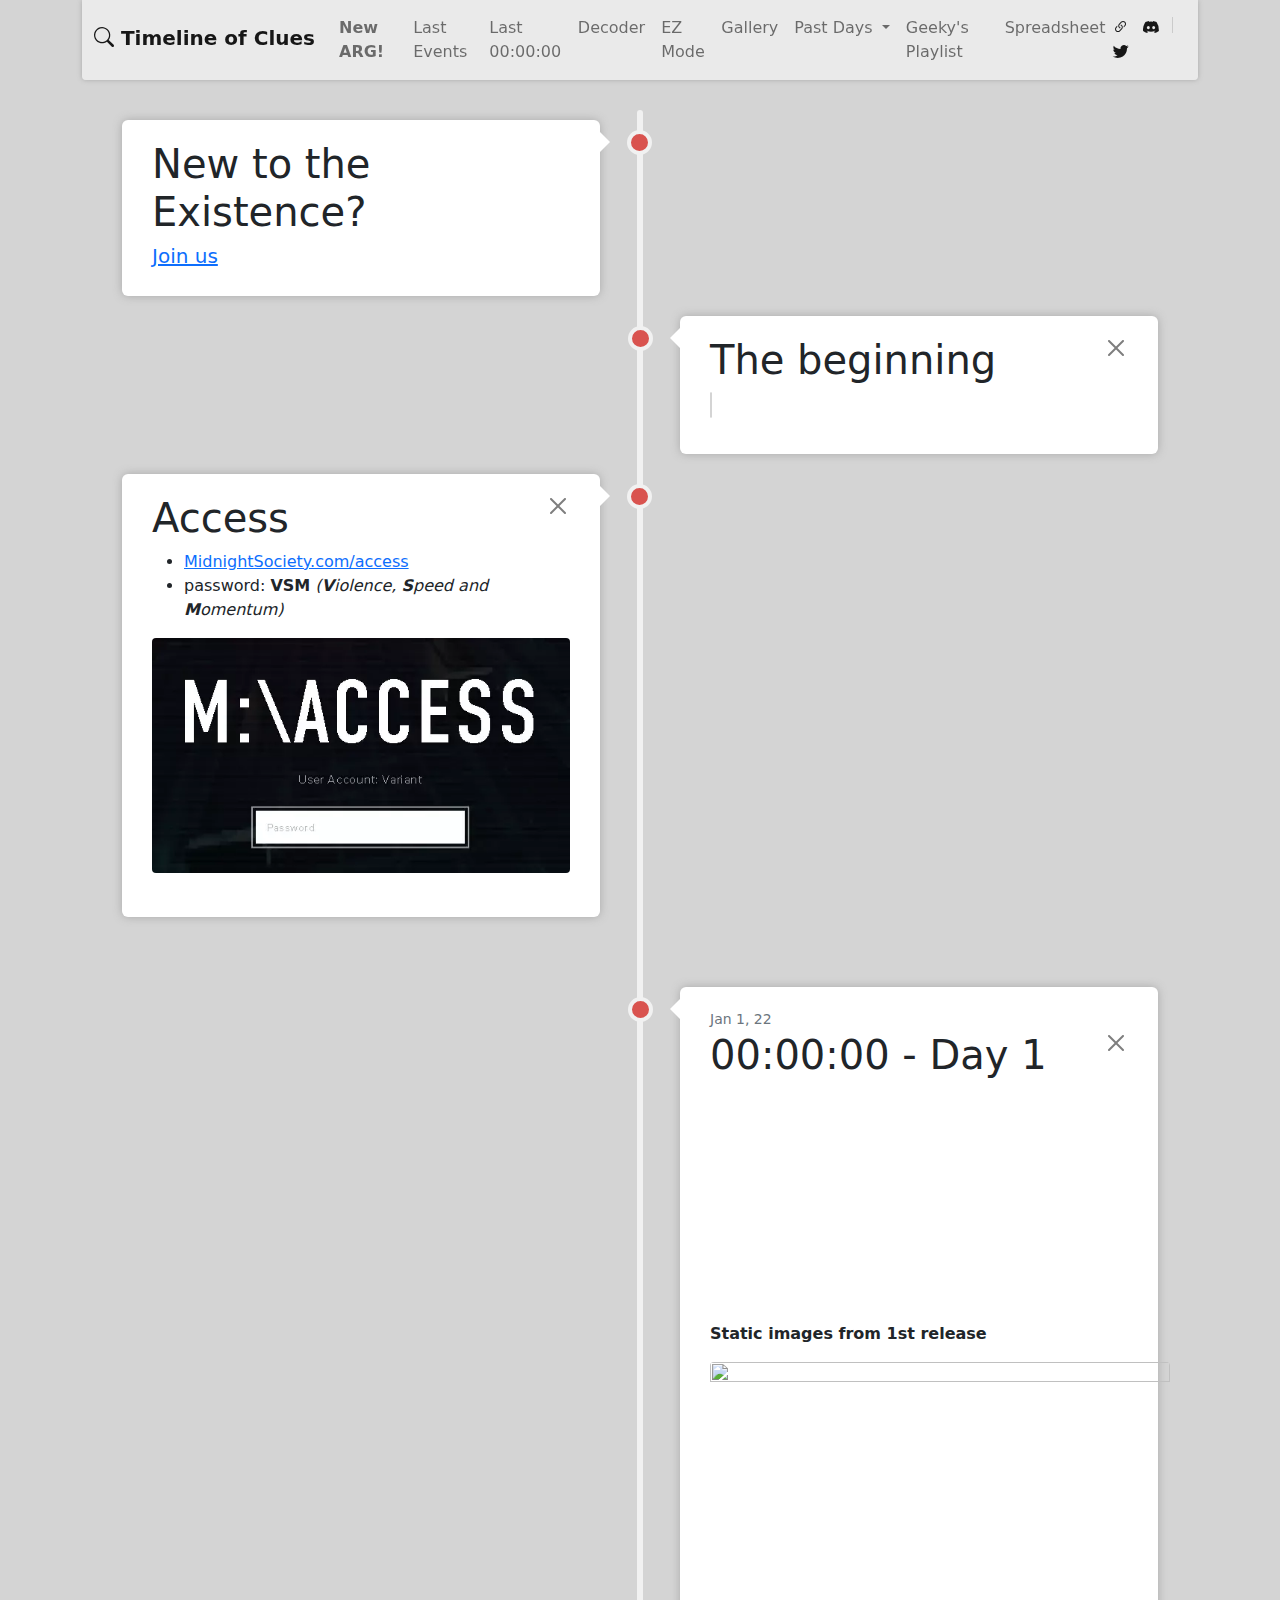
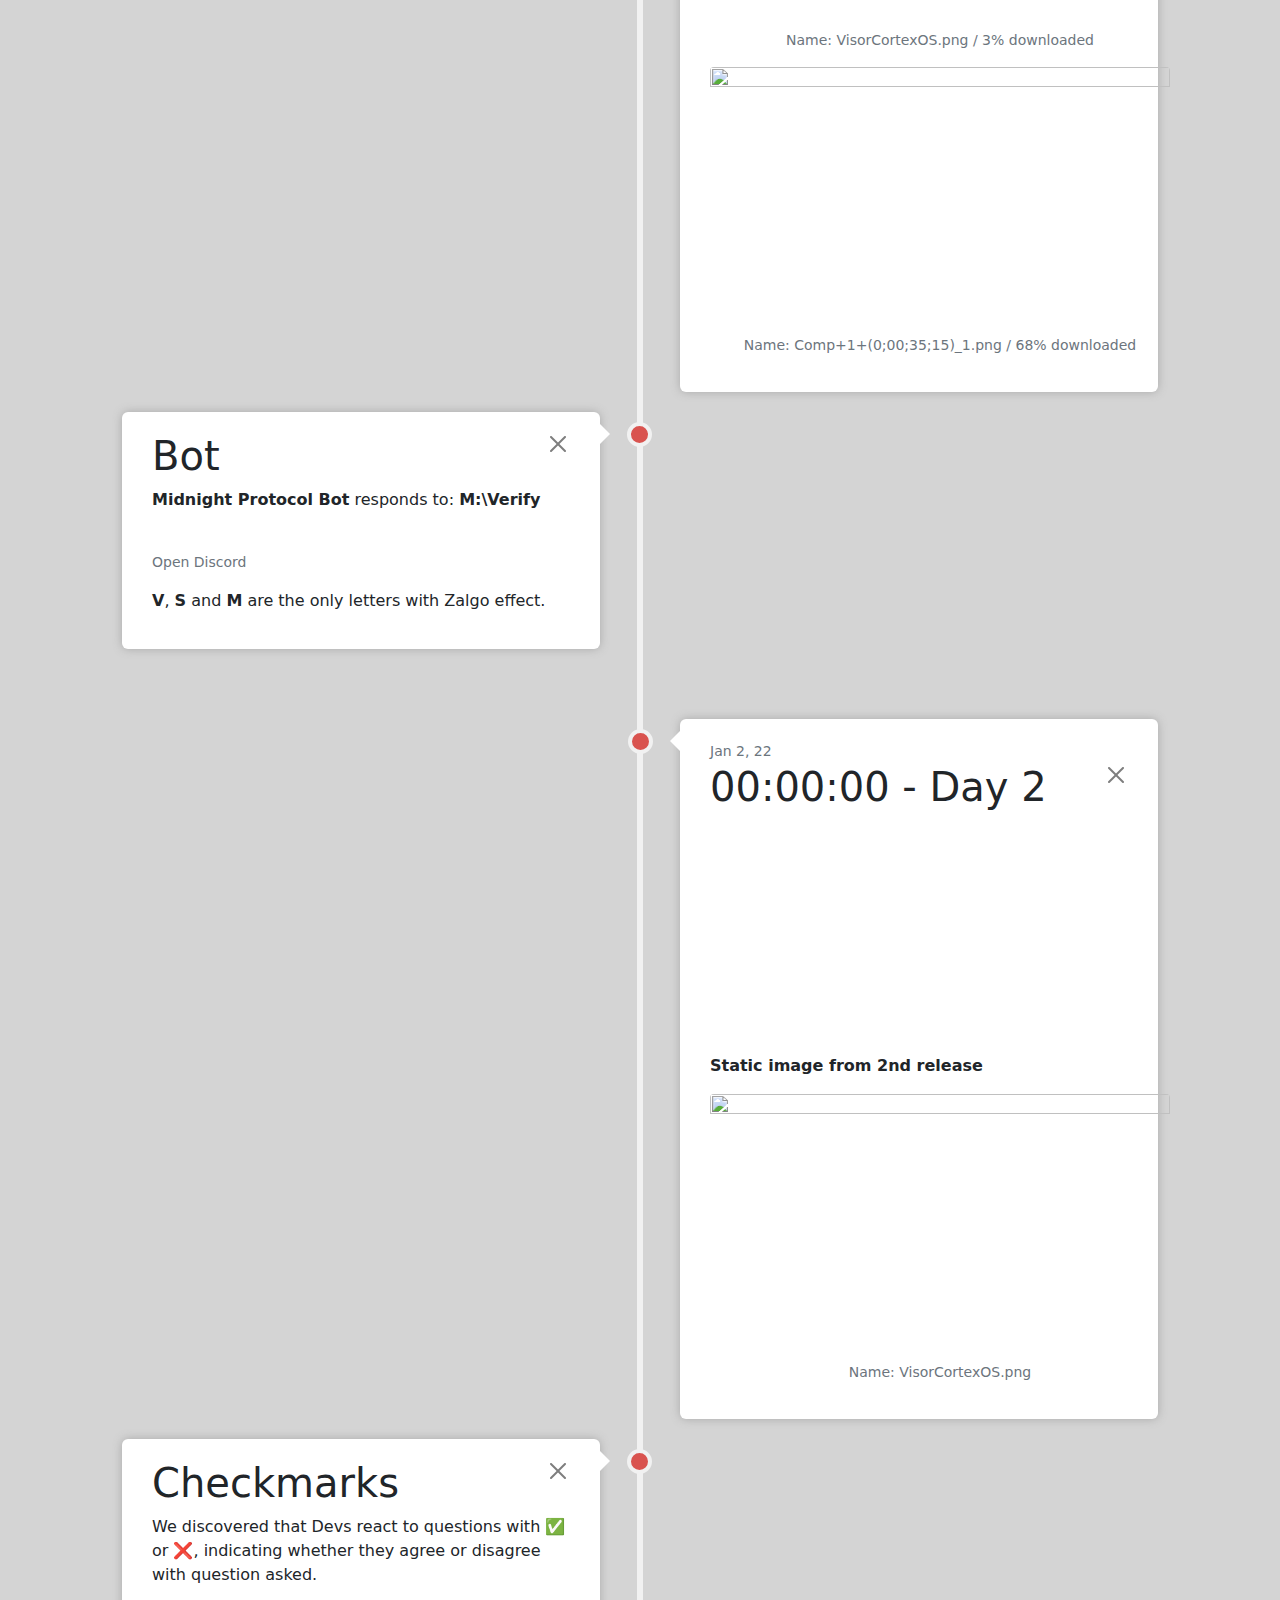
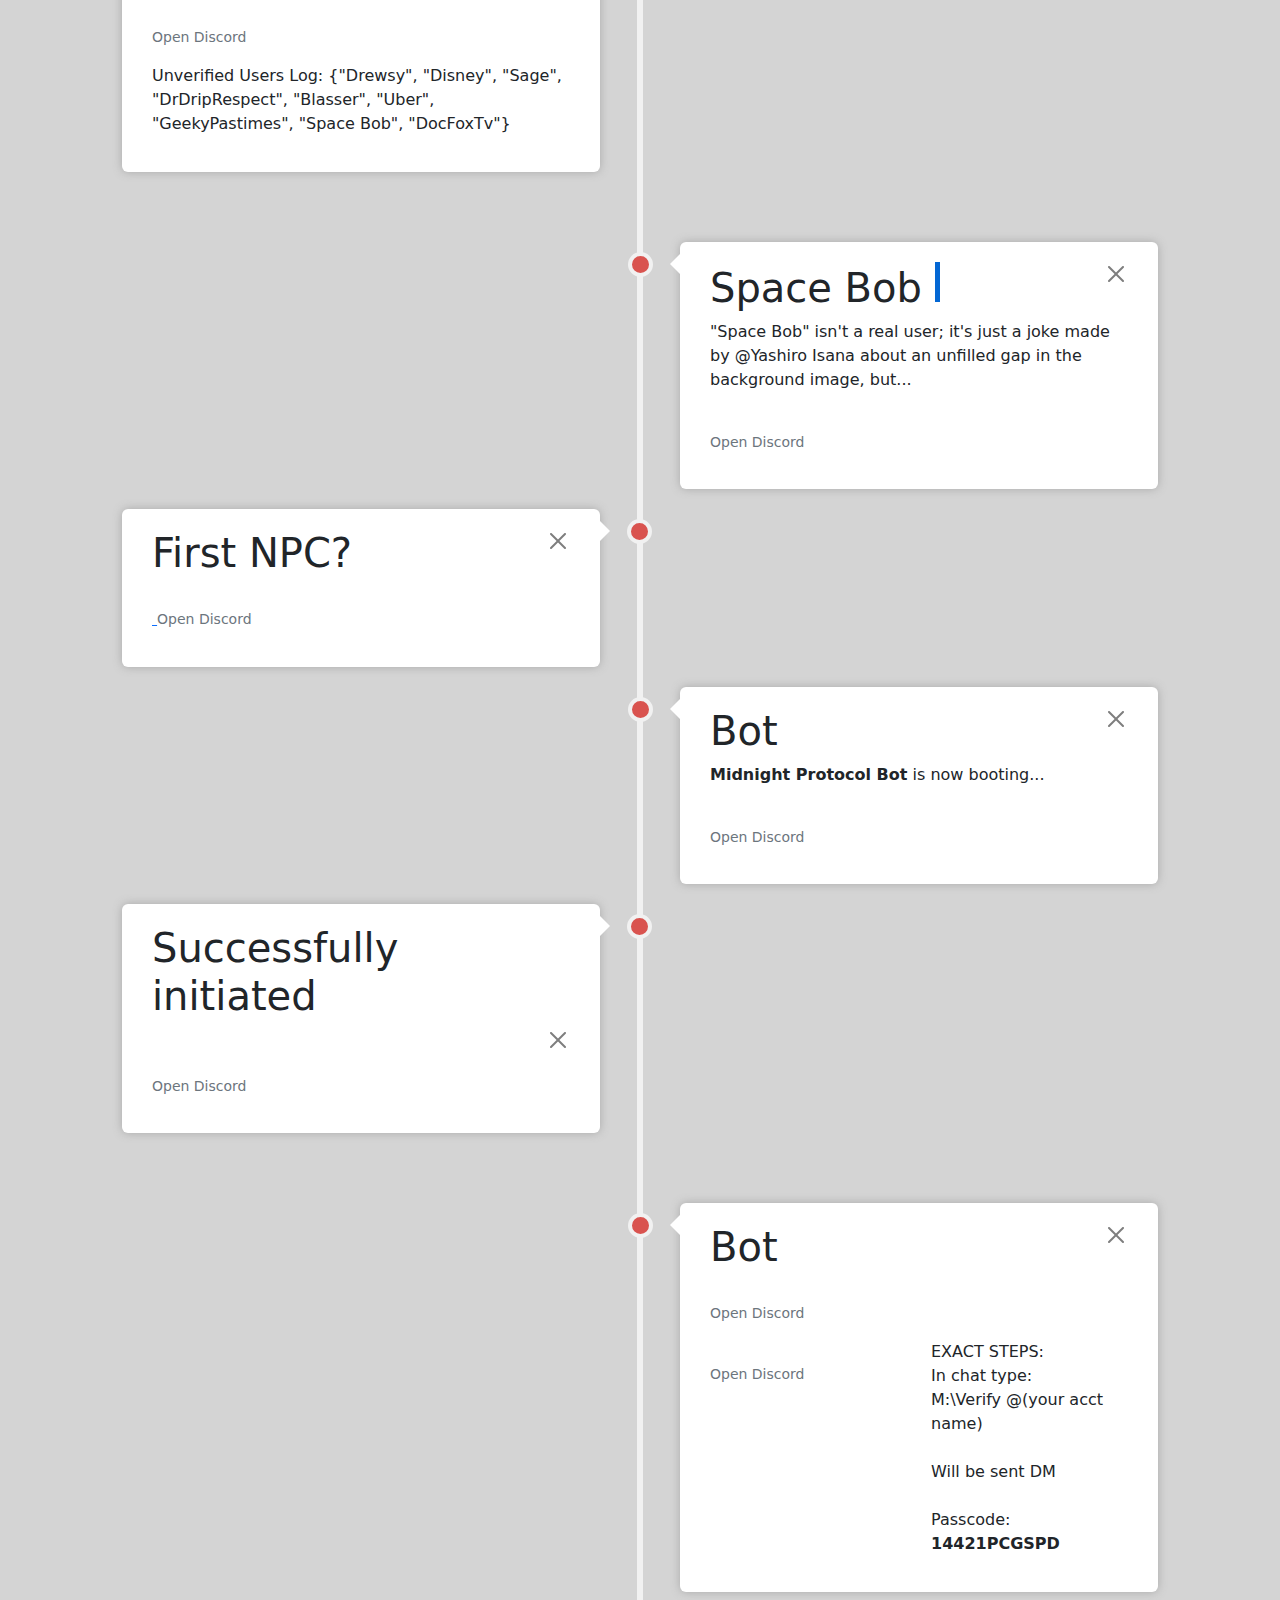
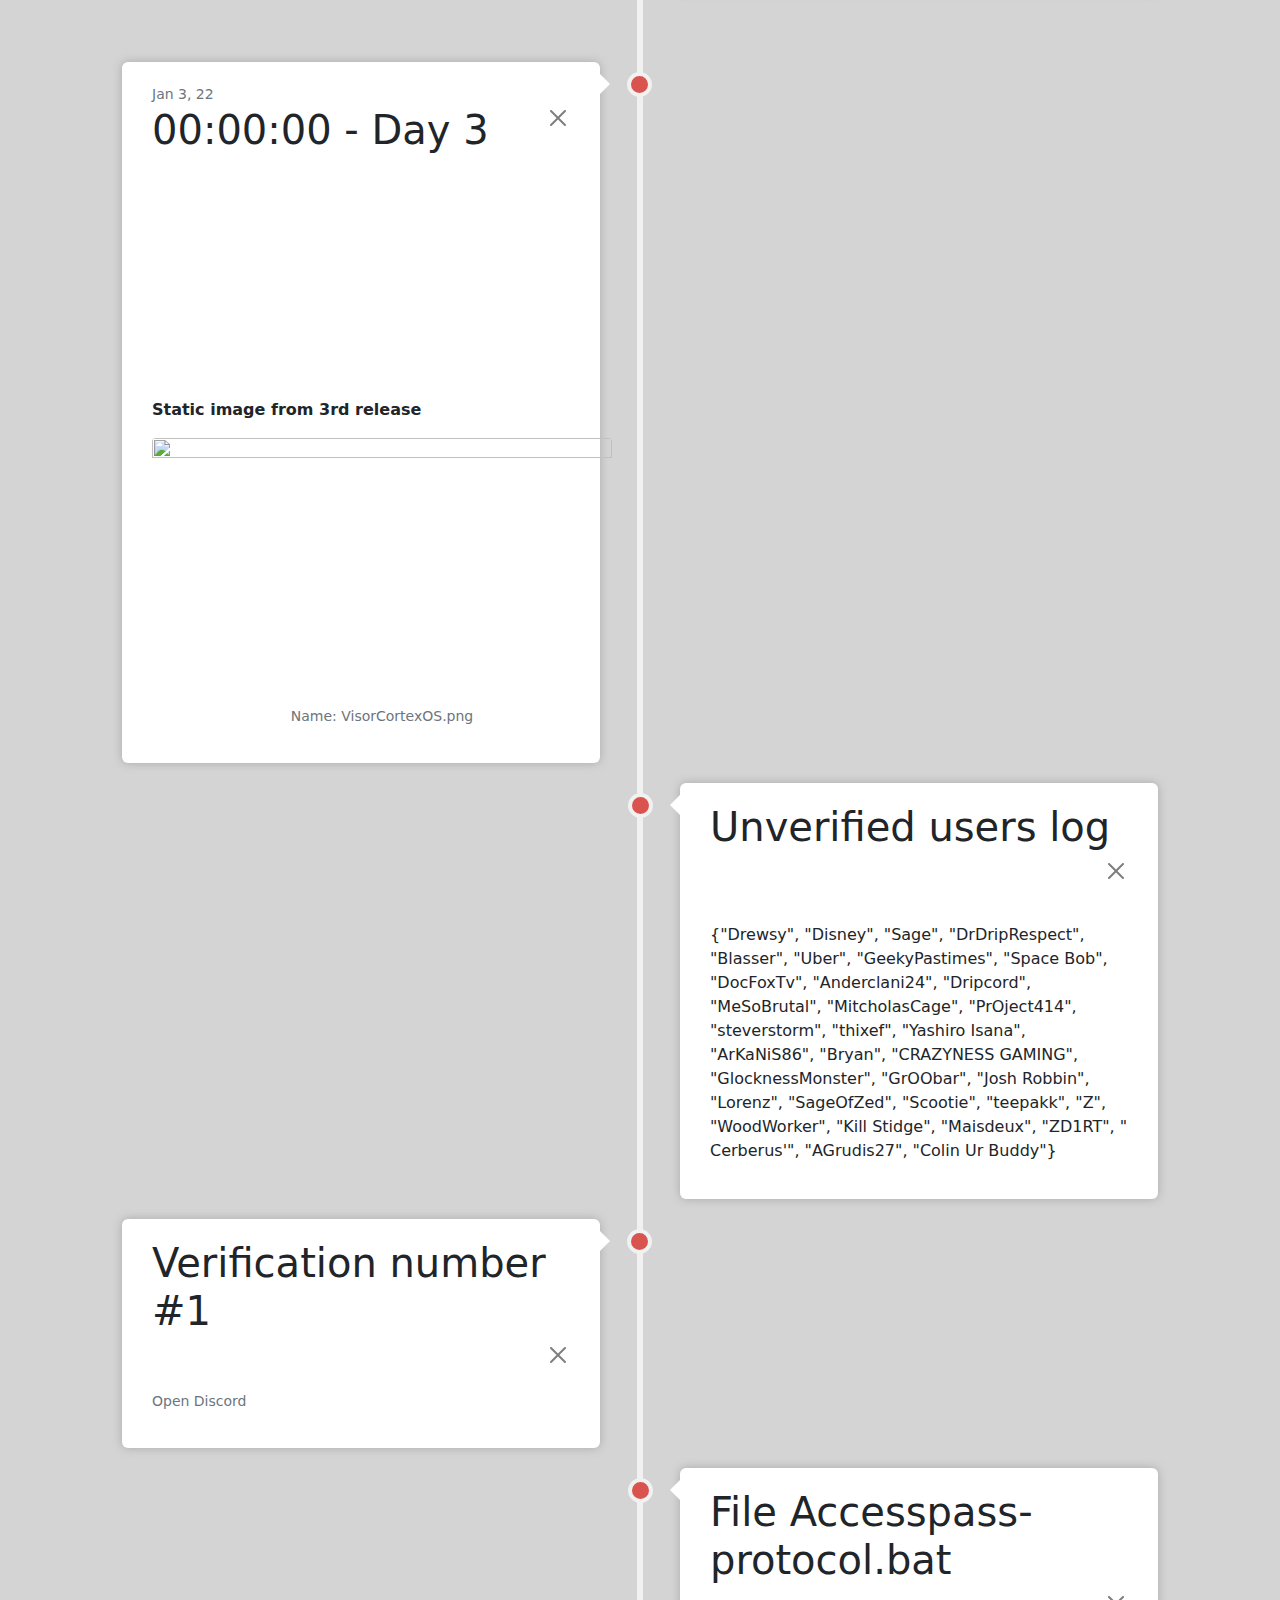
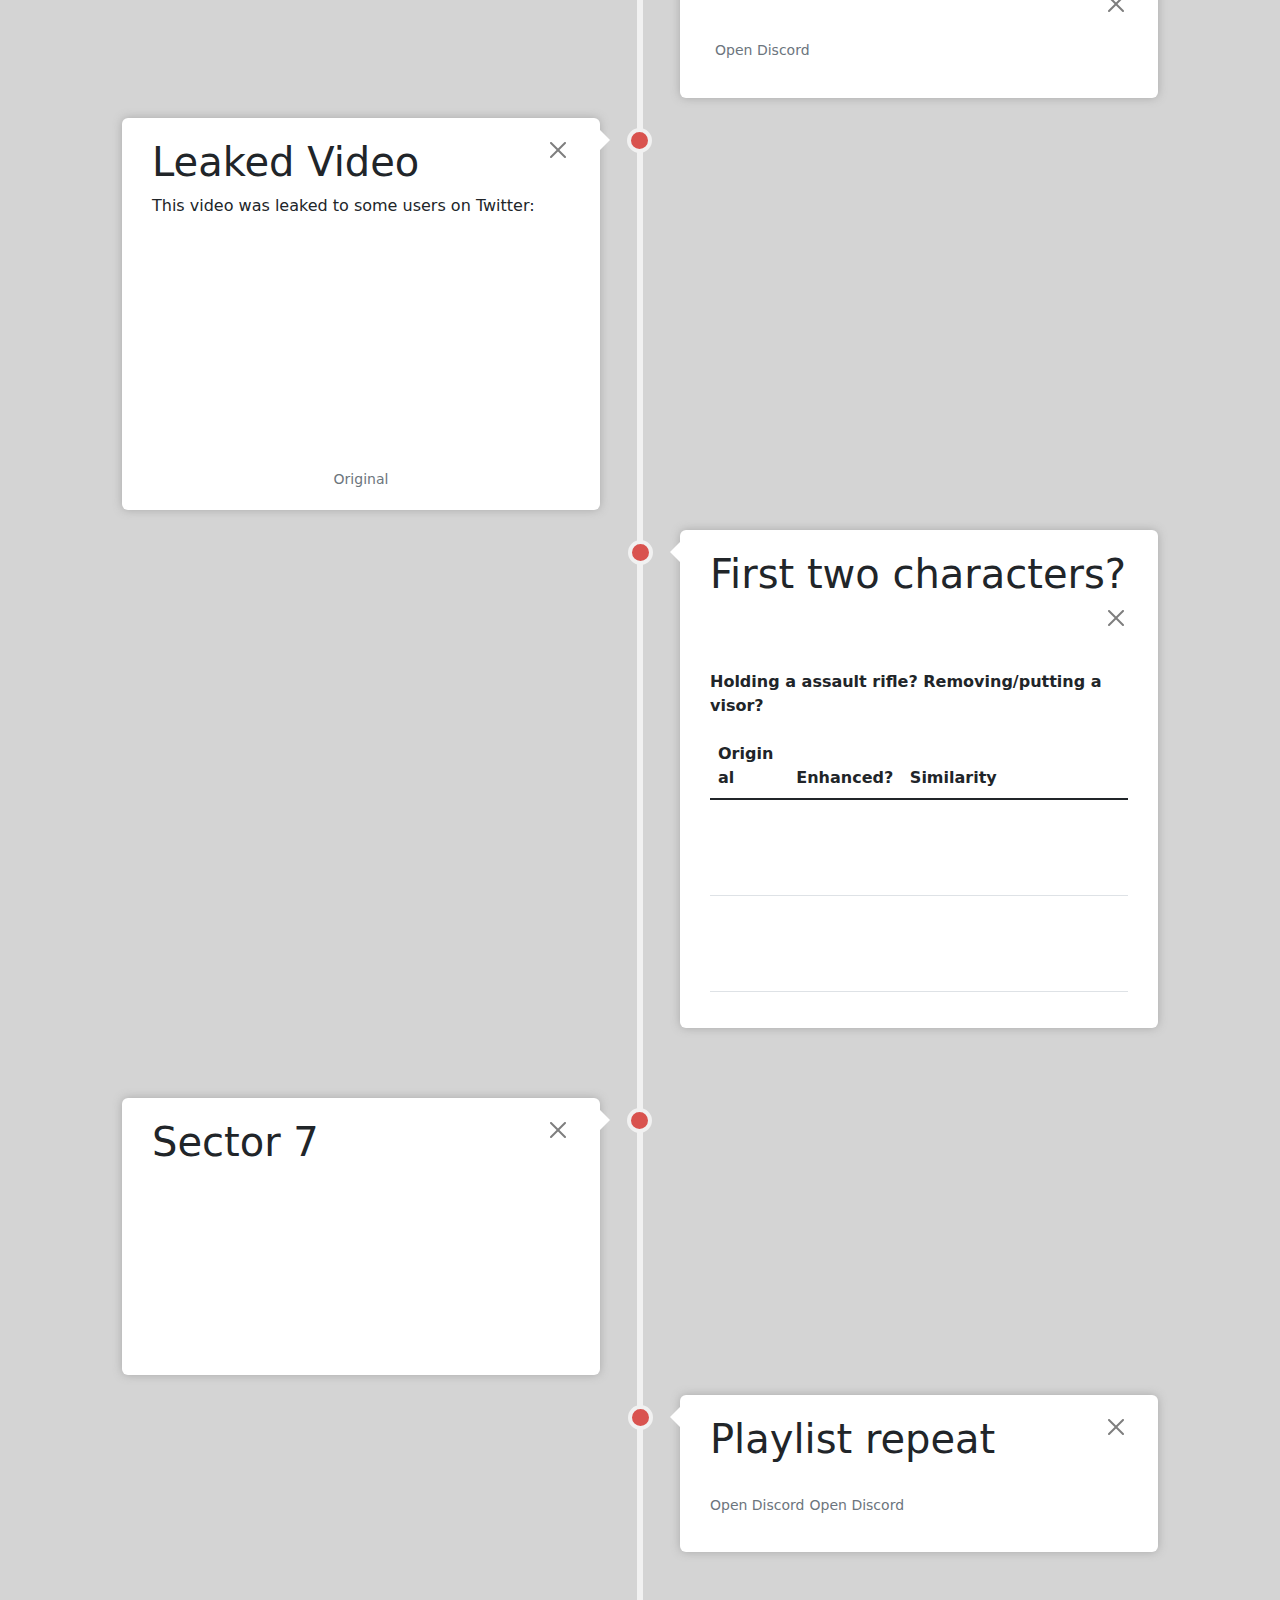
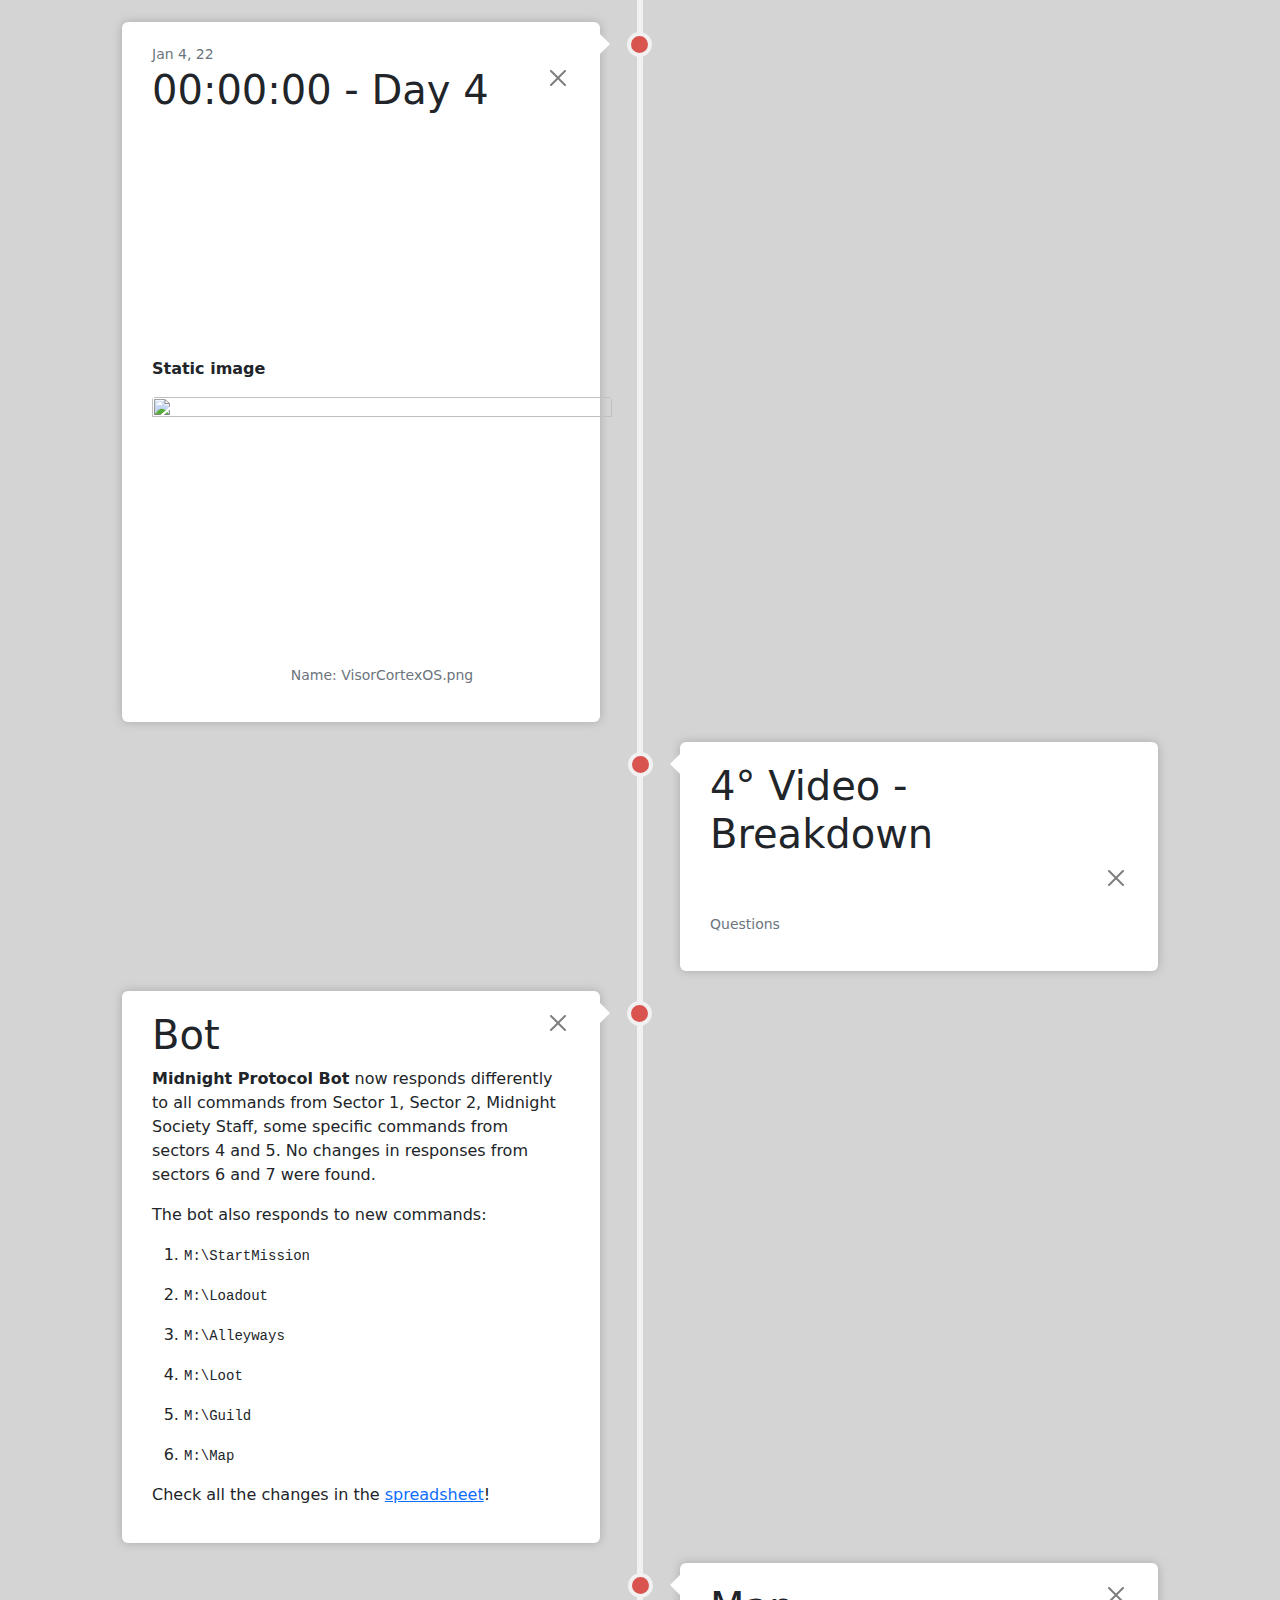
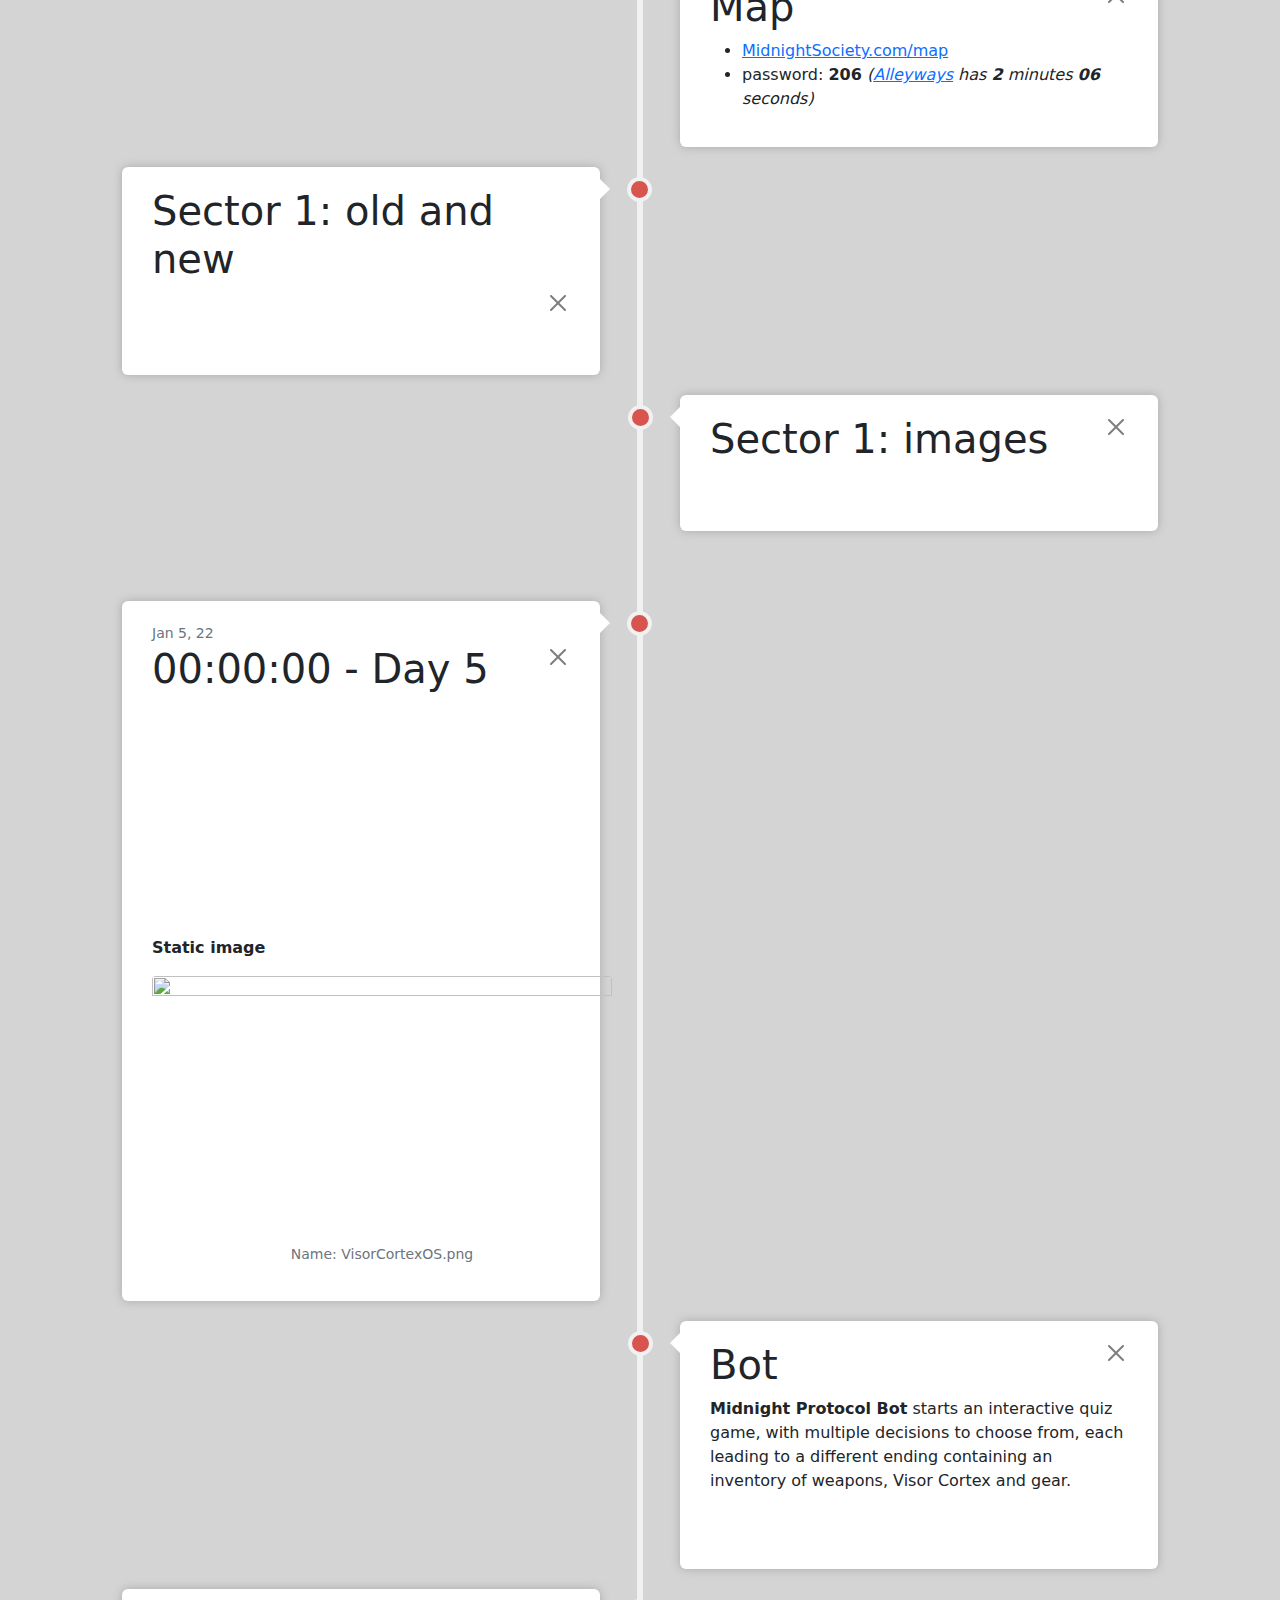
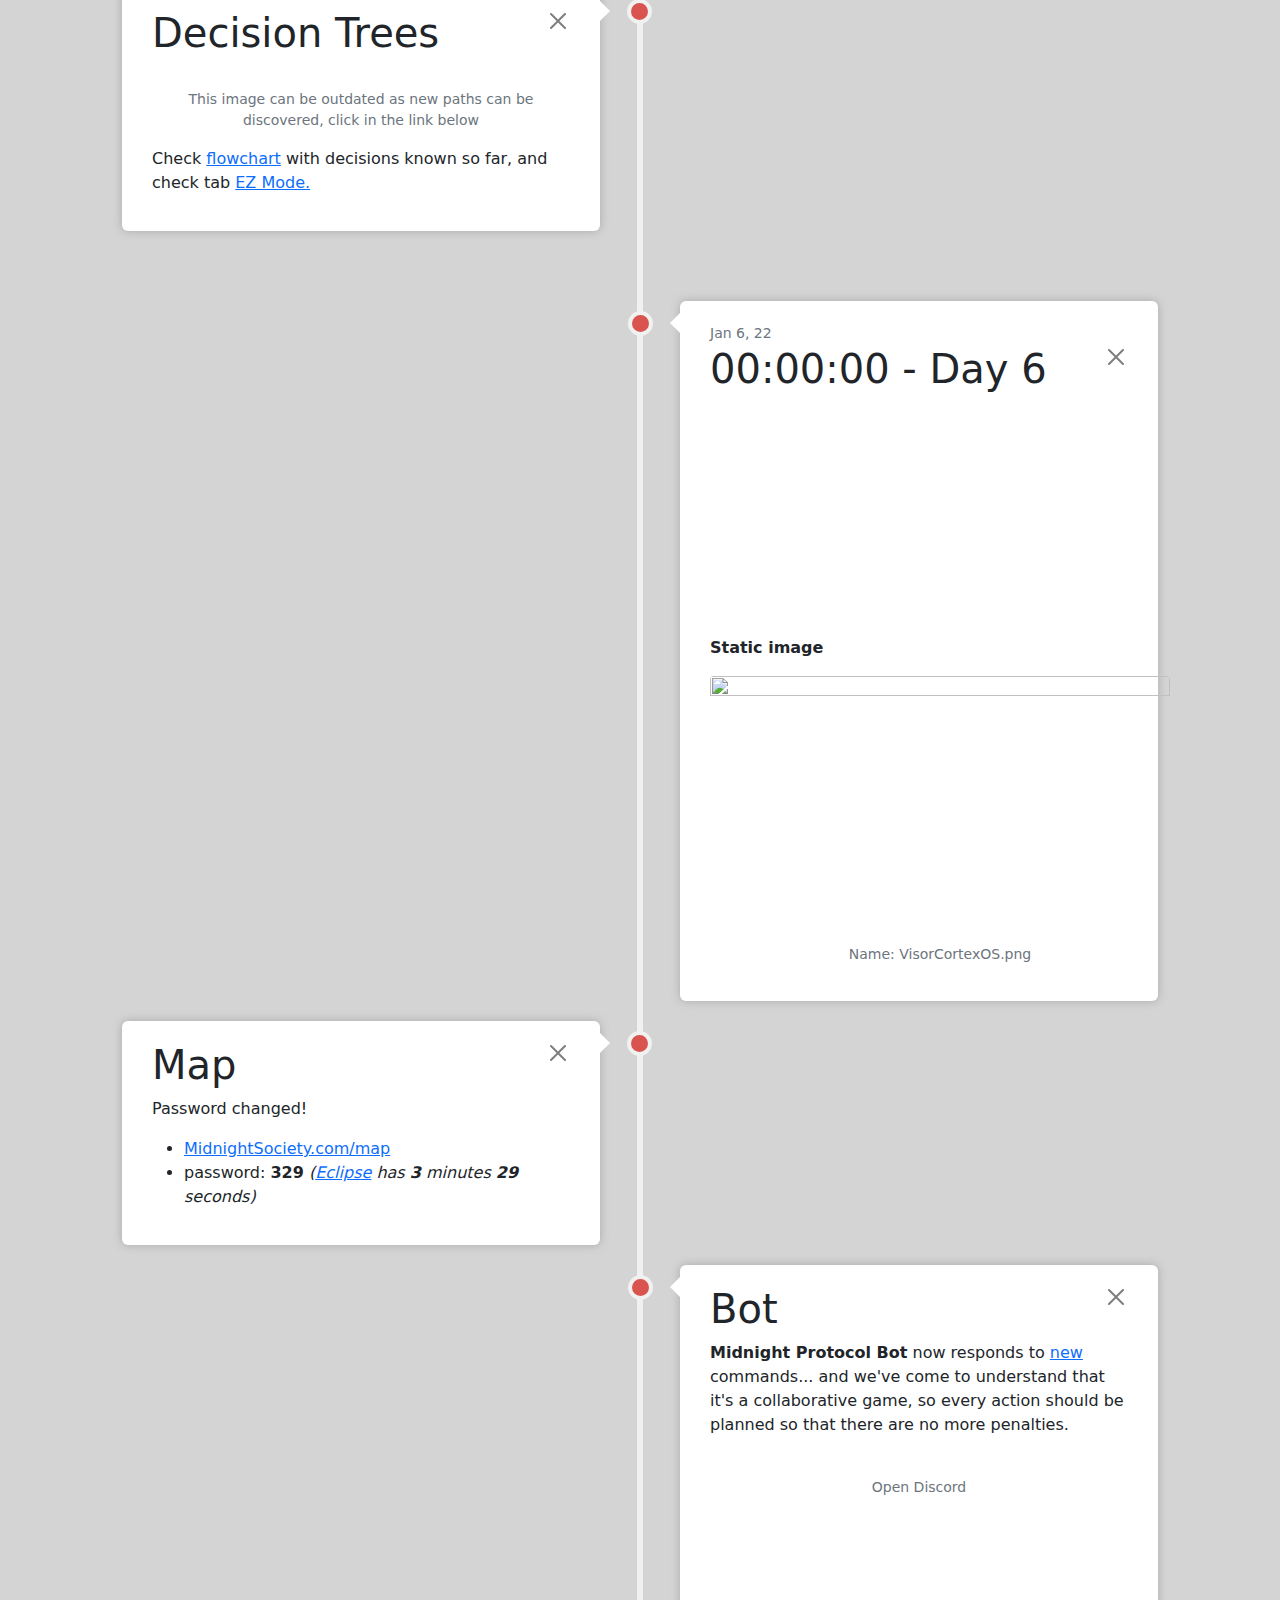
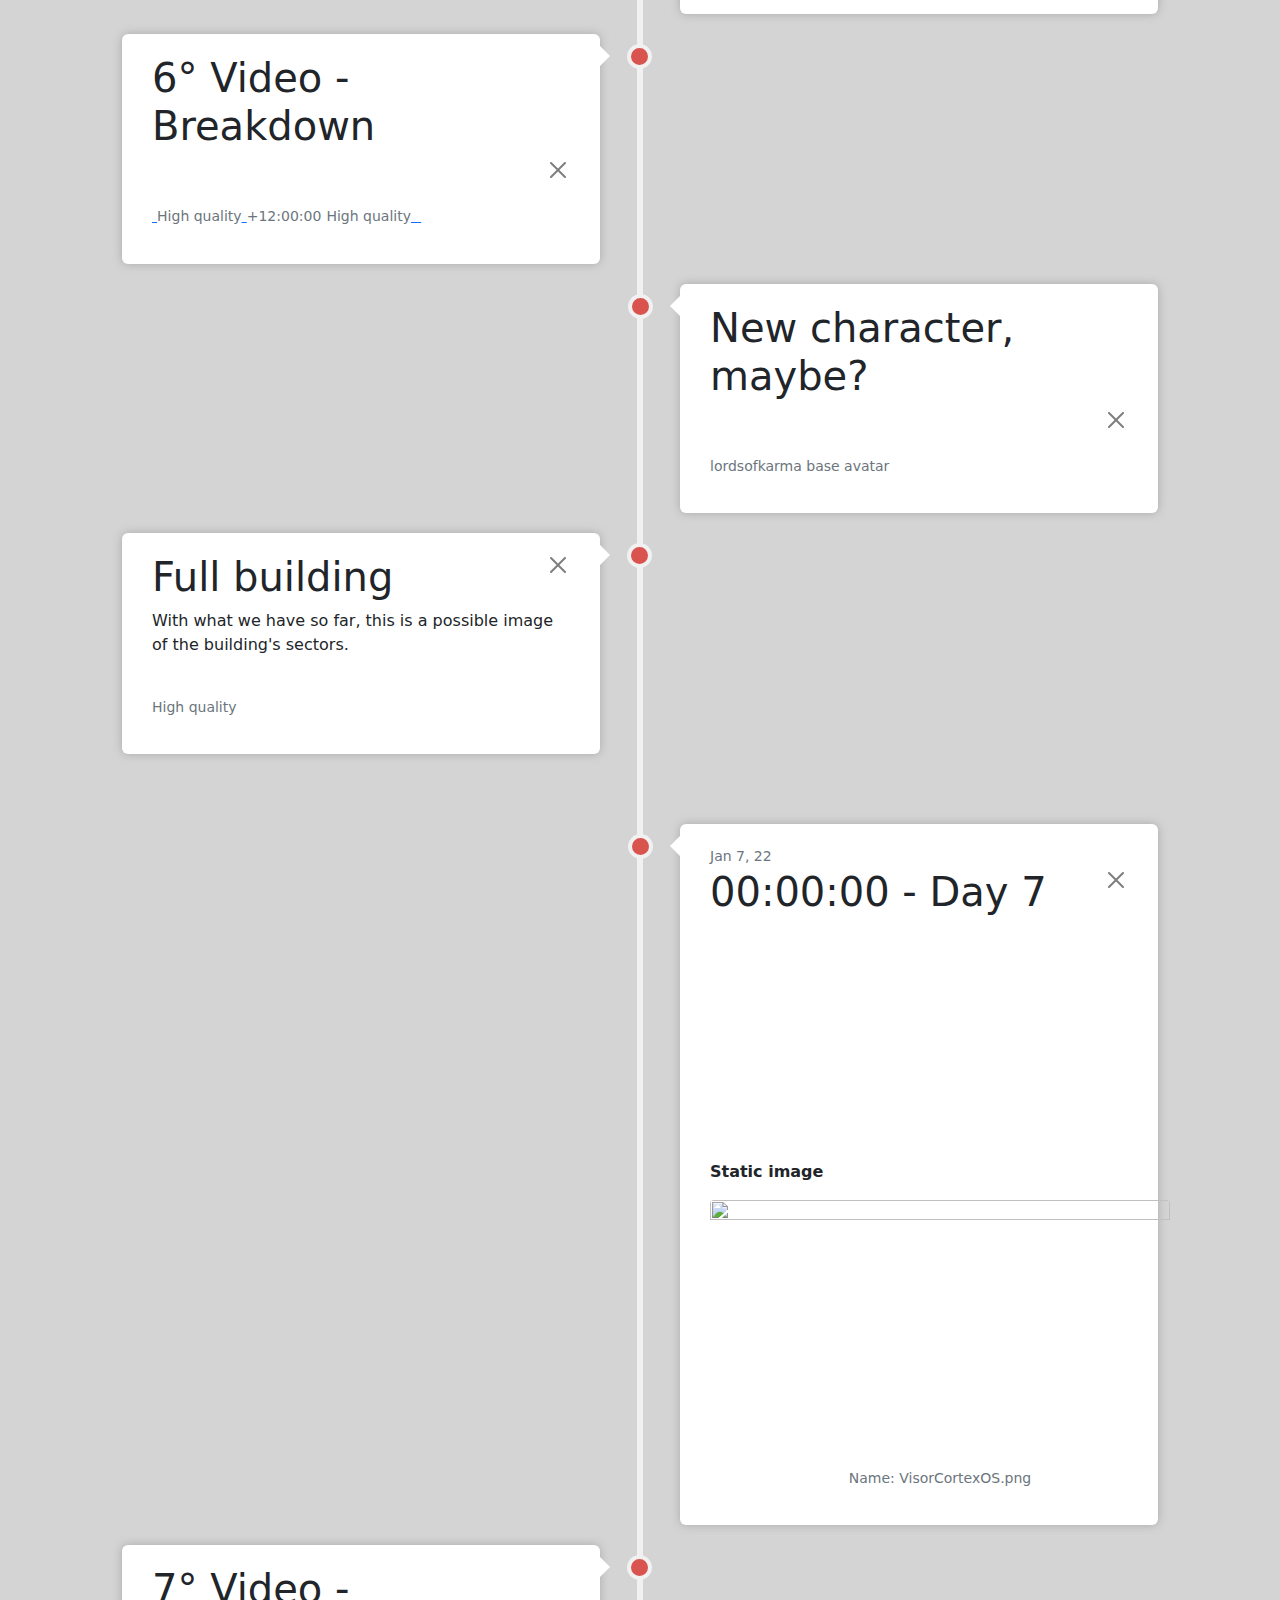
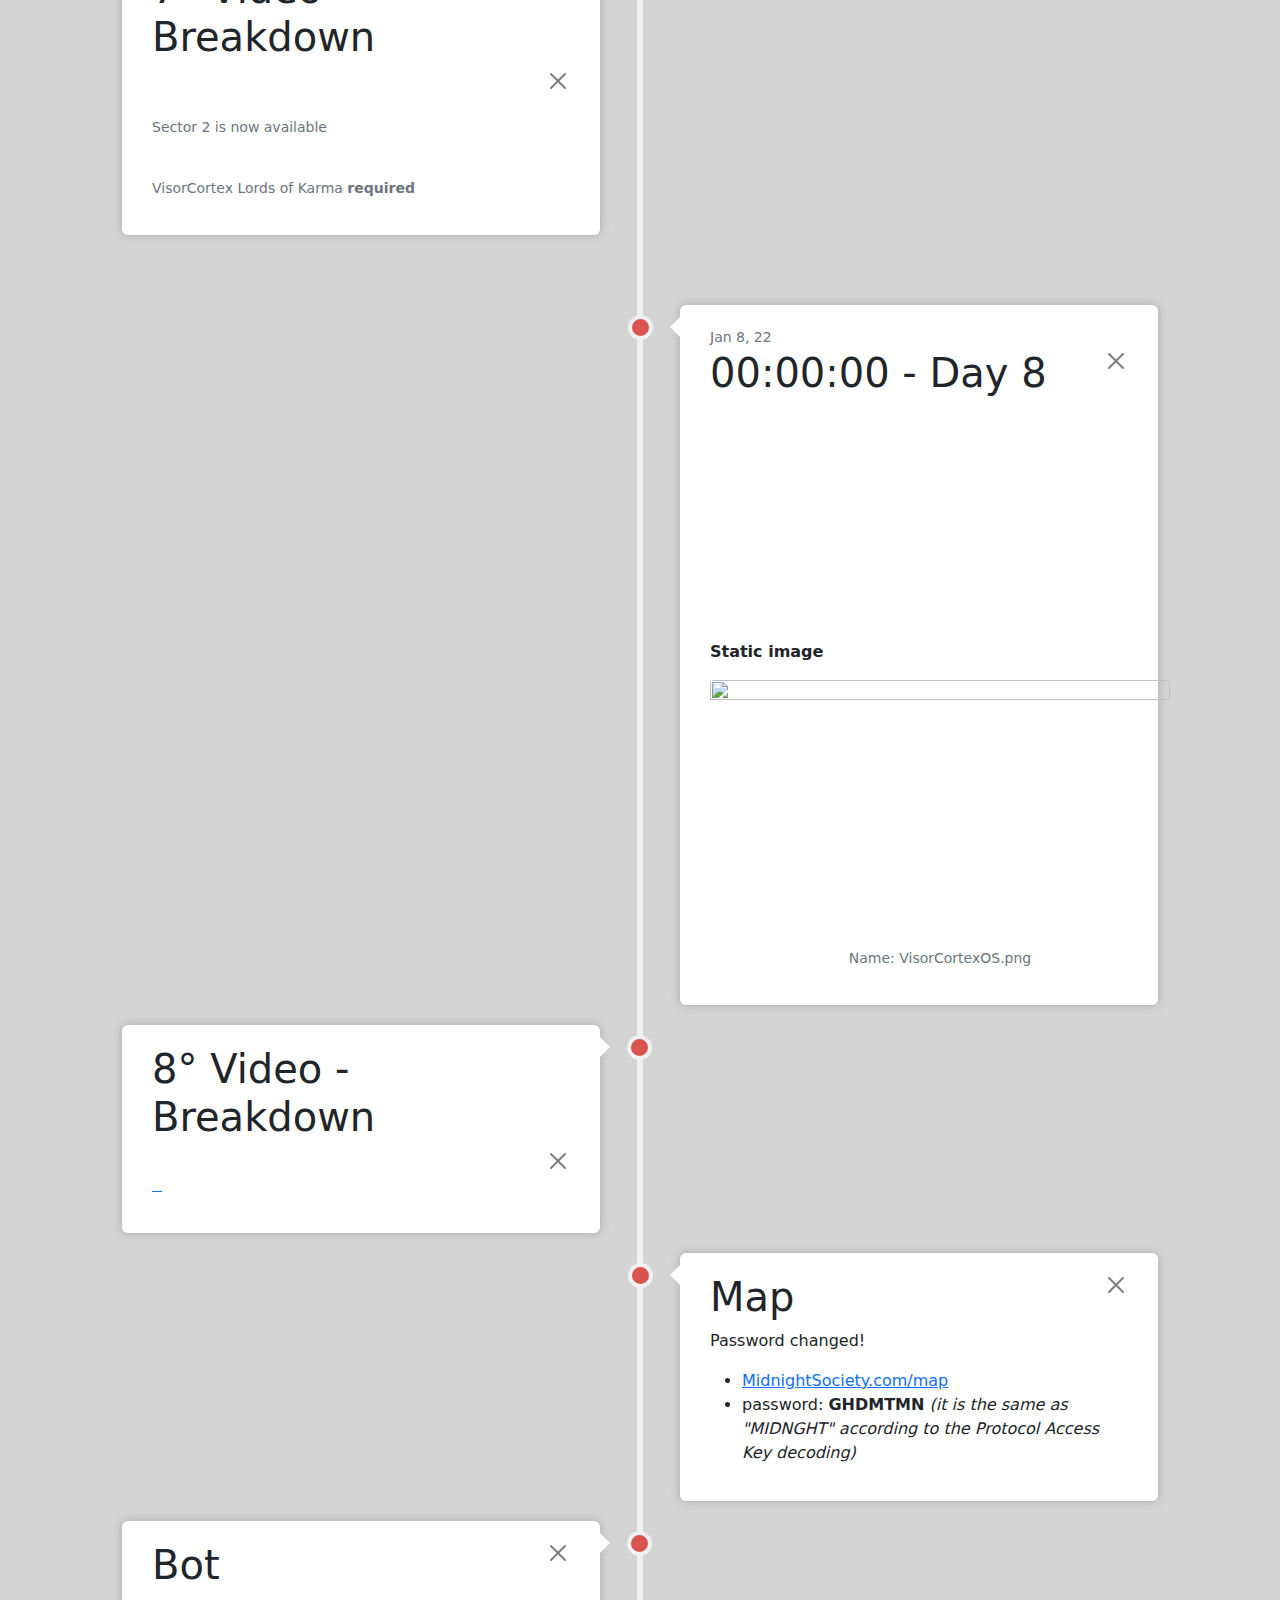
==== commit 7b19b094: "Substituição do menu da Existência para o novo ARG" ====
--- a/arg-1.html
+++ b/arg-1.html
@@ -16,11 +16,8 @@
       content="pdwB-SH8w8DUREvBdwrLGrAD6-DH_s9OfCdJ7KUIvg4"
     />
 
-    <title>ARG 1 &mdash; Timeline of Clues &mdash; Midnight Society</title>
-    <link rel="preconnect" href="https://images.squarespace-cdn.com" />
-    <link rel="preconnect" href="https://video.squarespace-cdn.com" />
+    <title>Timeline of Clues &mdash; Midnight Society</title>
     <link rel="preconnect" href="https://cdnjs.cloudflare.com" />
-    <link rel="preconnect" href="https://i.imgur.com" />
     <link
       rel="stylesheet"
       href="https://cdn.jsdelivr.net/npm/bootstrap-icons@1.8.1/font/bootstrap-icons.css"
@@ -67,7 +64,7 @@
           <div class="collapse navbar-collapse" id="navbarText">
             <ul class="navbar-nav me-auto mb-2 mb-lg-0">
               <li class="nav-item">
-                <a class="nav-link" href="claws.html">New to the Existence?</a>
+                <a class="nav-link" href="index.html"><b>New ARG!</b></a>
               </li>
               <li class="nav-item">
                 <a class="nav-link" href="#new-post">Last Events</a>
@@ -4593,7 +4590,7 @@
                 width="345"
                 height="240"
                 class="figure-img rounded"
-                src="https://drive.google.com/file/d/1WUw_ZXwiFogI4IqswhehkRcjarhjnxiE/preview"
+                src="https://www.youtube.com/embed/Dt10qW5g77k?rel=0"
                 type="video/mp4"
               />
             </div>
